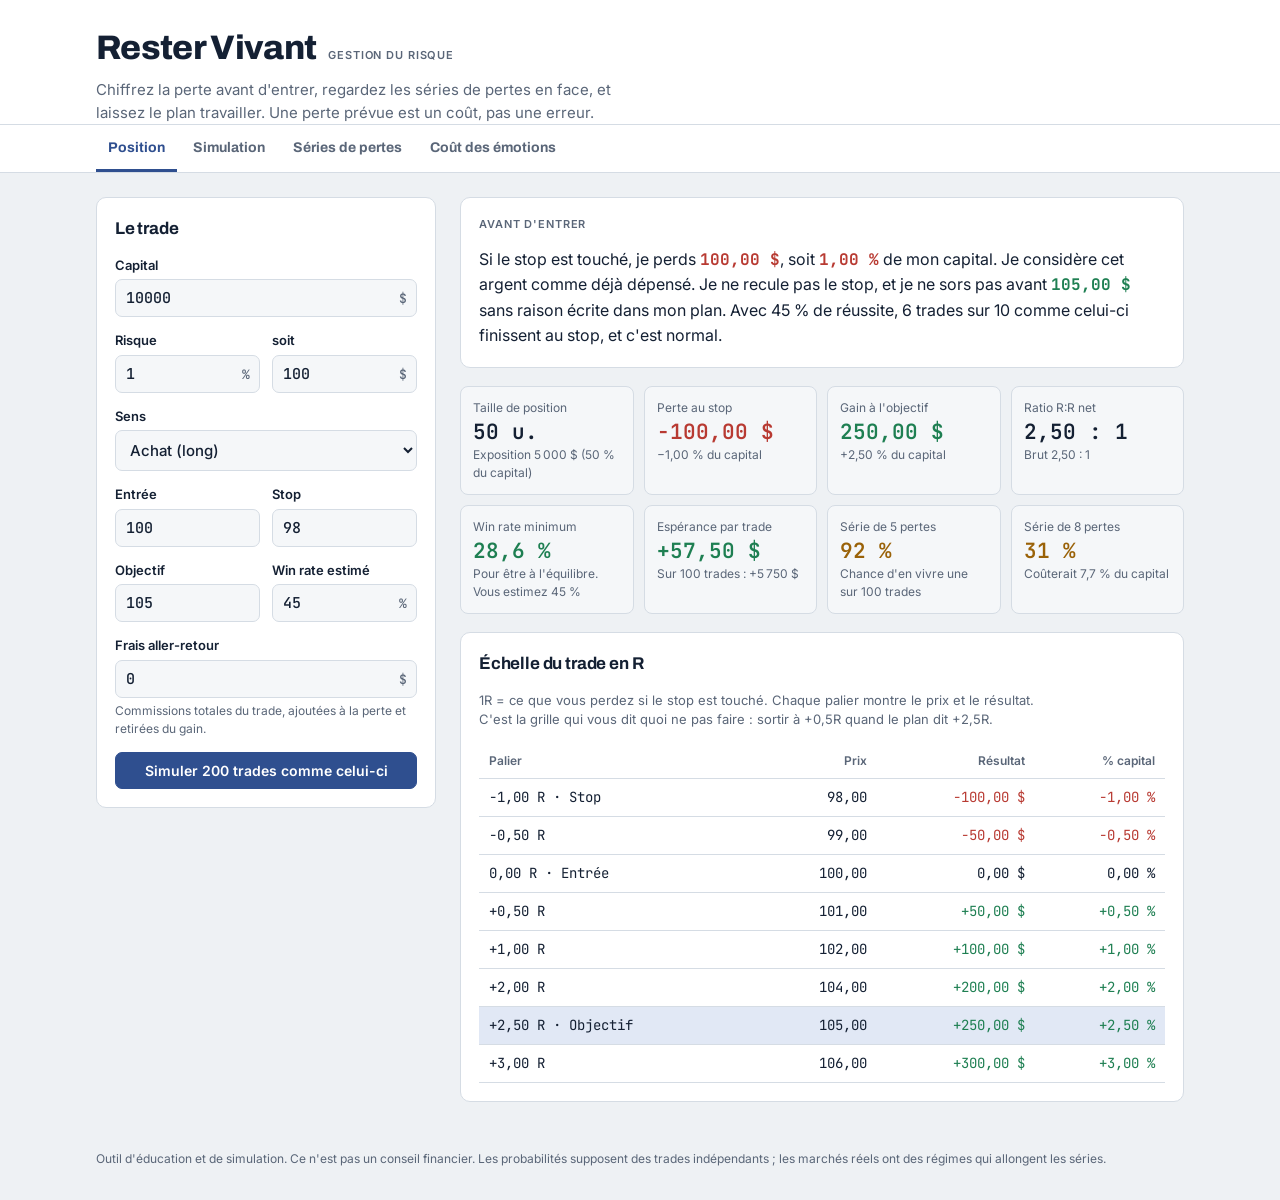
==== risk-app/index.html @ 68eb453e "Add Rester Vivant risk management app Single-file app: position sizing in % and $, R ladder, Monte C" ====
<!doctype html>
<html lang="fr">
<head>
<meta charset="utf-8">
<meta name="viewport" content="width=device-width, initial-scale=1, viewport-fit=cover">
<title>Rester Vivant</title>
<meta name="claude:viewport-fit-sides" content="cover">
<link rel="preconnect" href="https://fonts.googleapis.com">
<link rel="preconnect" href="https://fonts.gstatic.com" crossorigin>
<link rel="stylesheet" href="https://fonts.googleapis.com/css2?family=Archivo:wght@500;700;800&family=Inter:wght@400;500;600&family=JetBrains+Mono:wght@400;600&display=swap">
<style>
/* Layout: a trading-desk ledger — sticky tab bar, inputs on the left, verdict and numbers on the right, stacking on phones. */
:root {
  --bg: #EEF1F4;
  --surface: #FFFFFF;
  --sunk: #F5F7F9;
  --ink: #142033;
  --muted: #5A6678;
  --line: #D5DCE4;
  --accent: #2F4F8F;
  --accent-soft: #E1E8F5;
  --gain: #1E7F52;
  --gain-soft: #DDF1E6;
  --loss: #B83A32;
  --loss-soft: #F8E1DE;
  --warn: #9A6208;
  --warn-soft: #F7EBD3;
  --f-display: "Archivo", "Helvetica Neue", Arial, sans-serif;
  --f-body: "Inter", system-ui, -apple-system, "Segoe UI", sans-serif;
  --f-data: "JetBrains Mono", ui-monospace, "SFMono-Regular", Menlo, monospace;
  color-scheme: light;
}
@media (prefers-color-scheme: dark) {
  :root:not([data-theme="light"]) {
    --bg: #0F151D; --surface: #17202B; --sunk: #121A23; --ink: #E4E9F0; --muted: #93A0B2; --line: #2A3646;
    --accent: #8FAAE6; --accent-soft: #1F2D45; --gain: #4CC48A; --gain-soft: #163428; --loss: #F07A6E; --loss-soft: #3A1E1C;
    --warn: #E0A84A; --warn-soft: #3A2C14; color-scheme: dark;
  }
}
:root[data-theme="dark"] {
  --bg: #0F151D; --surface: #17202B; --sunk: #121A23; --ink: #E4E9F0; --muted: #93A0B2; --line: #2A3646;
  --accent: #8FAAE6; --accent-soft: #1F2D45; --gain: #4CC48A; --gain-soft: #163428; --loss: #F07A6E; --loss-soft: #3A1E1C;
  --warn: #E0A84A; --warn-soft: #3A2C14; color-scheme: dark;
}
* { box-sizing: border-box; }
[hidden] { display: none !important; }
html, body { margin: 0; }
body {
  background: var(--bg); color: var(--ink); font-family: var(--f-body); font-size: 15px; line-height: 1.5;
  -webkit-font-smoothing: antialiased;
}
body::before { content: ""; position: fixed; inset: 0 0 auto; height: env(safe-area-inset-top, 0px); z-index: 10; background: var(--surface); }
.wrap { max-width: 1120px; margin: 0 auto; padding-left: max(16px, env(safe-area-inset-left, 0px)); padding-right: max(16px, env(safe-area-inset-right, 0px)); }
header.top { background: var(--surface); border-bottom: 1px solid var(--line); }
header.top .wrap { padding-block: 22px 0; display: flex; flex-direction: column; gap: 6px; }
.brand { display: flex; align-items: baseline; gap: 12px; flex-wrap: wrap; }
h1 { font-family: var(--f-display); font-weight: 800; font-size: clamp(26px, 4vw, 34px); letter-spacing: -0.02em; margin: 0; }
.tagline { color: var(--muted); margin: 0; max-width: 62ch; }
nav.tabs { position: sticky; top: env(safe-area-inset-top, 0px); z-index: 5; background: var(--surface); border-bottom: 1px solid var(--line); }
nav.tabs .wrap { display: flex; gap: 4px; overflow-x: auto; scrollbar-width: none; }
nav.tabs a {
  font-family: var(--f-display); font-weight: 700; font-size: 14px; color: var(--muted); text-decoration: none;
  padding: 12px 12px 11px; border-bottom: 3px solid transparent; white-space: nowrap;
}
nav.tabs a:hover { color: var(--ink); }
nav.tabs a[aria-current="page"] { color: var(--accent); border-bottom-color: var(--accent); }
nav.tabs a:focus-visible, button:focus-visible, input:focus-visible, select:focus-visible { outline: 2px solid var(--accent); outline-offset: 2px; }
main .wrap { padding-block: 24px 48px; }
section.view { display: grid; grid-template-columns: minmax(0, 340px) minmax(0, 1fr); gap: 24px; align-items: start; }
@media (max-width: 820px) { section.view { grid-template-columns: minmax(0, 1fr); } }
.panel { background: var(--surface); border: 1px solid var(--line); border-radius: 10px; padding: 18px; display: flex; flex-direction: column; gap: 14px; min-width: 0; }
.panel h2 { font-family: var(--f-display); font-size: 17px; margin: 0; letter-spacing: -0.01em; text-wrap: balance; }
.panel h3 { font-family: var(--f-display); font-size: 15px; margin: 0; }
.eyebrow { font-size: 11px; font-weight: 600; letter-spacing: 0.08em; text-transform: uppercase; color: var(--muted); }
.stack { display: flex; flex-direction: column; gap: 18px; min-width: 0; }
.field { display: flex; flex-direction: column; gap: 4px; }
.field label { font-size: 13px; font-weight: 600; }
.hint { font-size: 12px; color: var(--muted); }
.row2 { display: grid; grid-template-columns: 1fr 1fr; gap: 12px; }
input, select {
  font: 500 15px/1.2 var(--f-data); color: var(--ink); background: var(--sunk); border: 1px solid var(--line); border-radius: 7px;
  padding: 9px 10px; width: 100%; min-width: 0; font-variant-numeric: tabular-nums;
}
select { font-family: var(--f-body); }
.unit { position: relative; }
.unit input { padding-right: 34px; }
.unit span { position: absolute; right: 10px; top: 50%; transform: translateY(-50%); color: var(--muted); font: 500 13px var(--f-data); pointer-events: none; }
button {
  font: 600 14px var(--f-body); border-radius: 7px; border: 1px solid var(--line); background: var(--surface); color: var(--ink);
  padding: 9px 12px; cursor: pointer;
}
button:hover { border-color: var(--accent); color: var(--accent); }
button.primary { background: var(--accent); border-color: var(--accent); color: var(--surface); }
button.primary:hover { filter: brightness(1.08); color: var(--surface); }
.chips { display: flex; flex-wrap: wrap; gap: 6px; }
.chips button { padding: 6px 10px; font-size: 13px; }
.chips button[aria-pressed="true"] { background: var(--accent-soft); border-color: var(--accent); color: var(--accent); }
.kpis { display: grid; grid-template-columns: repeat(auto-fit, minmax(150px, 1fr)); gap: 10px; }
.kpi { background: var(--sunk); border: 1px solid var(--line); border-radius: 8px; padding: 12px; display: flex; flex-direction: column; gap: 2px; min-width: 0; }
.kpi .k { font-size: 12px; color: var(--muted); }
.kpi .v { font: 600 21px/1.2 var(--f-data); font-variant-numeric: tabular-nums; overflow-wrap: anywhere; }
.kpi .s { font-size: 12px; color: var(--muted); }
.kpi.loss .v { color: var(--loss); } .kpi.gain .v { color: var(--gain); } .kpi.warn .v { color: var(--warn); }
.verdict { border-radius: 8px; padding: 14px 16px; border: 1px solid var(--line); background: var(--sunk); display: flex; flex-direction: column; gap: 6px; }
.verdict strong { font-family: var(--f-display); font-size: 16px; }
.verdict p { margin: 0; }
.verdict.good { background: var(--gain-soft); border-color: transparent; } .verdict.good strong { color: var(--gain); }
.verdict.bad { background: var(--loss-soft); border-color: transparent; } .verdict.bad strong { color: var(--loss); }
.verdict.mid { background: var(--warn-soft); border-color: transparent; } .verdict.mid strong { color: var(--warn); }
.pill { display: inline-block; font: 600 11px var(--f-body); letter-spacing: 0.04em; text-transform: uppercase; padding: 3px 8px; border-radius: 99px; }
.pill.good { background: var(--gain-soft); color: var(--gain); } .pill.bad { background: var(--loss-soft); color: var(--loss); } .pill.mid { background: var(--warn-soft); color: var(--warn); }
.tablebox { overflow-x: auto; }
table { border-collapse: collapse; width: 100%; font-size: 14px; }
th, td { padding: 8px 10px; text-align: right; border-bottom: 1px solid var(--line); white-space: nowrap; }
th:first-child, td:first-child { text-align: left; }
th { font-size: 12px; font-weight: 600; color: var(--muted); }
td { font-family: var(--f-data); font-variant-numeric: tabular-nums; }
td.g { color: var(--gain); } td.l { color: var(--loss); } td.w { color: var(--warn); }
td.cl { background: var(--loss-soft); color: var(--loss); } td.cw { background: var(--warn-soft); color: var(--warn); } td.cg { background: var(--gain-soft); color: var(--gain); }
tr.hl td { background: var(--accent-soft); }
.chart { width: 100%; height: 300px; display: block; }
.chart.small { height: 200px; }
.legend { display: flex; flex-wrap: wrap; gap: 14px; font-size: 12px; color: var(--muted); }
.legend i { display: inline-block; width: 14px; height: 10px; border-radius: 2px; margin-right: 6px; vertical-align: -1px; }
.oath { font-size: 16px; line-height: 1.6; margin: 0; }
.oath b { font-family: var(--f-data); color: var(--loss); }
.oath b.g { color: var(--gain); }
.note { font-size: 13px; color: var(--muted); margin: 0; max-width: 70ch; }
.bars { display: flex; flex-direction: column; gap: 10px; }
.bar { display: grid; grid-template-columns: 150px 1fr 90px; gap: 10px; align-items: center; font-size: 13px; }
@media (max-width: 480px) { .bar { grid-template-columns: 1fr 70px; } .bar .track { grid-column: 1 / -1; grid-row: 2; } }
.track { height: 14px; background: var(--sunk); border: 1px solid var(--line); border-radius: 4px; position: relative; overflow: hidden; }
.track .fill { position: absolute; top: 0; bottom: 0; border-radius: 3px; }
.bar .val { font-family: var(--f-data); text-align: right; font-variant-numeric: tabular-nums; }
.err { color: var(--loss); font-size: 13px; margin: 0; }
footer { color: var(--muted); font-size: 12px; }
footer .wrap { padding-block: 0 32px; }
@media (prefers-reduced-motion: reduce) { * { transition: none !important; animation: none !important; } }
</style>
</head>
<body>
<header class="top">
  <div class="wrap">
    <div class="brand"><h1>Rester Vivant</h1><span class="eyebrow">Gestion du risque</span></div>
    <p class="tagline">Chiffrez la perte avant d'entrer, regardez les séries de pertes en face, et laissez le plan travailler. Une perte prévue est un coût, pas une erreur.</p>
  </div>
</header>
<nav class="tabs" aria-label="Modules">
  <div class="wrap">
    <a href="#position" data-view="position">Position</a>
    <a href="#simulation" data-view="simulation">Simulation</a>
    <a href="#series" data-view="series">Séries de pertes</a>
    <a href="#emotions" data-view="emotions">Coût des émotions</a>
  </div>
</nav>

<main>
<div class="wrap">

<!-- ============ POSITION ============ -->
<section class="view" id="view-position">
  <form class="panel" id="f-pos" autocomplete="off">
    <h2>Le trade</h2>
    <div class="field">
      <label for="pos-capital">Capital</label>
      <div class="unit"><input id="pos-capital" type="number" step="any" min="0" value="10000"><span>$</span></div>
    </div>
    <div class="row2">
      <div class="field">
        <label for="pos-risk">Risque</label>
        <div class="unit"><input id="pos-risk" type="number" step="0.05" min="0" value="1"><span>%</span></div>
      </div>
      <div class="field">
        <label for="pos-riskusd">soit</label>
        <div class="unit"><input id="pos-riskusd" type="number" step="any" min="0" value="100"><span>$</span></div>
      </div>
    </div>
    <div class="field">
      <label for="pos-dir">Sens</label>
      <select id="pos-dir"><option value="long">Achat (long)</option><option value="short">Vente (short)</option></select>
    </div>
    <div class="row2">
      <div class="field"><label for="pos-entry">Entrée</label><input id="pos-entry" type="number" step="any" value="100"></div>
      <div class="field"><label for="pos-stop">Stop</label><input id="pos-stop" type="number" step="any" value="98"></div>
    </div>
    <div class="row2">
      <div class="field"><label for="pos-target">Objectif</label><input id="pos-target" type="number" step="any" value="105"></div>
      <div class="field"><label for="pos-wr">Win rate estimé</label><div class="unit"><input id="pos-wr" type="number" step="1" min="1" max="99" value="45"><span>%</span></div></div>
    </div>
    <div class="field">
      <label for="pos-fees">Frais aller-retour</label>
      <div class="unit"><input id="pos-fees" type="number" step="any" min="0" value="0"><span>$</span></div>
      <span class="hint">Commissions totales du trade, ajoutées à la perte et retirées du gain.</span>
    </div>
    <p class="err" id="pos-err" hidden></p>
    <button type="button" class="primary" id="pos-send">Simuler 200 trades comme celui-ci</button>
  </form>

  <div class="stack">
    <div class="panel">
      <span class="eyebrow">Avant d'entrer</span>
      <p class="oath" id="pos-oath"></p>
    </div>
    <div class="kpis" id="pos-kpis"></div>
    <div class="panel">
      <h2>Échelle du trade en R</h2>
      <p class="note">1R = ce que vous perdez si le stop est touché. Chaque palier montre le prix et le résultat. C'est la grille qui vous dit quoi ne pas faire : sortir à +0,5R quand le plan dit +2,5R.</p>
      <div class="tablebox"><table id="pos-ladder"></table></div>
    </div>
  </div>
</section>

<!-- ============ SIMULATION ============ -->
<section class="view" id="view-simulation" hidden>
  <form class="panel" id="f-sim" autocomplete="off">
    <h2>Le scénario</h2>
    <div class="field">
      <span class="eyebrow">Profils</span>
      <div class="chips" id="sim-presets">
        <button type="button" data-p="0.5">Prudent 0,5 %</button>
        <button type="button" data-p="1">Standard 1 %</button>
        <button type="button" data-p="2">Agressif 2 %</button>
        <button type="button" data-p="5">Casino 5 %</button>
      </div>
    </div>
    <div class="field"><label for="sim-capital">Capital de départ</label><div class="unit"><input id="sim-capital" type="number" step="any" min="1" value="10000"><span>$</span></div></div>
    <div class="row2">
      <div class="field"><label for="sim-risk">Risque / trade</label><div class="unit"><input id="sim-risk" type="number" step="0.1" min="0.01" value="1"><span>%</span></div></div>
      <div class="field"><label for="sim-rr">RR moyen</label><div class="unit"><input id="sim-rr" type="number" step="0.1" min="0.1" value="2"><span>R</span></div></div>
    </div>
    <div class="row2">
      <div class="field"><label for="sim-wr">Win rate</label><div class="unit"><input id="sim-wr" type="number" step="1" min="1" max="99" value="40"><span>%</span></div></div>
      <div class="field"><label for="sim-trades">Nombre de trades</label><input id="sim-trades" type="number" step="10" min="10" max="1000" value="200"></div>
    </div>
    <div class="row2">
      <div class="field"><label for="sim-ruin">« Mort » à −</label><div class="unit"><input id="sim-ruin" type="number" step="1" min="5" max="95" value="30"><span>%</span></div></div>
      <div class="field"><label for="sim-runs">Simulations</label><select id="sim-runs"><option>500</option><option selected>2000</option><option>5000</option></select></div>
    </div>
    <div class="field">
      <label for="sim-mode">Taille du risque</label>
      <select id="sim-mode">
        <option value="pct">% du capital du moment (se réduit en drawdown)</option>
        <option value="fixed">Montant fixe en $ (calculé sur le départ)</option>
      </select>
    </div>
    <div class="field">
      <label for="sim-wrsd">Incertitude sur le win rate</label>
      <div class="unit"><input id="sim-wrsd" type="number" step="1" min="0" max="20" value="5"><span>pts</span></div>
      <span class="hint">Votre vrai win rate n'est jamais connu. Chaque simulation tire un win rate autour du vôtre (± cet écart-type).</span>
    </div>
    <button type="button" class="primary" id="sim-run">Relancer</button>
  </form>

  <div class="stack">
    <div class="verdict" id="sim-verdict"></div>
    <div class="kpis" id="sim-kpis"></div>
    <div class="panel">
      <h2>Trajectoires possibles du capital</h2>
      <canvas class="chart" id="sim-chart" role="img" aria-label="Éventail des trajectoires du capital"></canvas>
      <div class="legend">
        <span><i style="background:var(--accent);opacity:.18"></i>5 % – 95 % des cas</span>
        <span><i style="background:var(--accent);opacity:.38"></i>25 % – 75 %</span>
        <span><i style="background:var(--accent)"></i>Médiane</span>
        <span><i style="background:var(--muted)"></i>Quelques parcours réels</span>
        <span><i style="background:var(--loss)"></i>Seuil « mort »</span>
      </div>
    </div>
    <div class="panel">
      <h2>Plus longue série de pertes par simulation</h2>
      <p class="note" id="sim-streaknote"></p>
      <canvas class="chart small" id="sim-streak" role="img" aria-label="Distribution de la plus longue série de pertes"></canvas>
    </div>
  </div>
</section>

<!-- ============ SERIES ============ -->
<section class="view" id="view-series" hidden>
  <form class="panel" id="f-ser" autocomplete="off">
    <h2>Les séries arrivent</h2>
    <p class="note">Même une stratégie gagnante enchaîne des pertes. La question n'est pas « si » mais « combien d'affilée » et « est-ce que mon risque me laisse en vie ».</p>
    <div class="row2">
      <div class="field"><label for="ser-wr">Win rate</label><div class="unit"><input id="ser-wr" type="number" step="1" min="1" max="99" value="40"><span>%</span></div></div>
      <div class="field"><label for="ser-trades">Sur combien de trades</label><input id="ser-trades" type="number" step="10" min="5" max="5000" value="100"></div>
    </div>
    <div class="field"><label for="ser-risk">Mon risque / trade</label><div class="unit"><input id="ser-risk" type="number" step="0.1" min="0.01" value="1"><span>%</span></div></div>
  </form>

  <div class="stack">
    <div class="verdict" id="ser-verdict"></div>
    <div class="panel">
      <h2>Probabilité de vivre au moins une série de N pertes</h2>
      <div class="tablebox"><table id="ser-prob"></table></div>
    </div>
    <div class="panel">
      <h2>Ce qu'il reste du capital après N pertes d'affilée</h2>
      <p class="note">Perte cumulée (risque en % du capital du moment), puis le gain nécessaire pour revenir à zéro. Votre ligne est surlignée.</p>
      <div class="tablebox"><table id="ser-dd"></table></div>
    </div>
  </div>
</section>

<!-- ============ EMOTIONS ============ -->
<section class="view" id="view-emotions" hidden>
  <form class="panel" id="f-emo" autocomplete="off">
    <h2>Le plan contre la réalité</h2>
    <div class="row2">
      <div class="field"><label for="emo-wr">Win rate</label><div class="unit"><input id="emo-wr" type="number" step="1" min="1" max="99" value="45"><span>%</span></div></div>
      <div class="field"><label for="emo-rr">RR prévu</label><div class="unit"><input id="emo-rr" type="number" step="0.1" min="0.1" value="2"><span>R</span></div></div>
    </div>
    <span class="eyebrow">Couper les gains trop tôt</span>
    <div class="row2">
      <div class="field"><label for="emo-cut">Gagnants coupés</label><div class="unit"><input id="emo-cut" type="number" step="5" min="0" max="100" value="40"><span>%</span></div></div>
      <div class="field"><label for="emo-cutr">Sortie moyenne</label><div class="unit"><input id="emo-cutr" type="number" step="0.1" min="0" value="0.7"><span>R</span></div></div>
    </div>
    <span class="eyebrow">Refuser la perte</span>
    <div class="row2">
      <div class="field"><label for="emo-move">Stops élargis</label><div class="unit"><input id="emo-move" type="number" step="5" min="0" max="100" value="20"><span>%</span></div></div>
      <div class="field"><label for="emo-mover">Perte moyenne</label><div class="unit"><input id="emo-mover" type="number" step="0.1" min="1" value="1.8"><span>R</span></div></div>
    </div>
    <div class="row2">
      <div class="field"><label for="emo-trades">Trades</label><input id="emo-trades" type="number" step="10" min="1" value="100"></div>
      <div class="field"><label for="emo-r">1R vaut</label><div class="unit"><input id="emo-r" type="number" step="any" min="0" value="100"><span>$</span></div></div>
    </div>
    <span class="hint">Remplissez avec votre journal : sur vos derniers gagnants, combien avez-vous fermés avant l'objectif ? Sur vos perdants, combien de fois avez-vous reculé le stop ?</span>
  </form>

  <div class="stack">
    <div class="verdict" id="emo-verdict"></div>
    <div class="kpis" id="emo-kpis"></div>
    <div class="panel">
      <h2>Où part l'argent, sur <span id="emo-n">100</span> trades</h2>
      <div class="bars" id="emo-bars"></div>
    </div>
  </div>
</section>

</div>
</main>
<footer><div class="wrap">Outil d'éducation et de simulation. Ce n'est pas un conseil financier. Les probabilités supposent des trades indépendants ; les marchés réels ont des régimes qui allongent les séries.</div></footer>

<script>
(function () {
  "use strict";
  var $ = function (id) { return document.getElementById(id); };
  var fmtCache = {};
  function nf(d) { return fmtCache[d] || (fmtCache[d] = new Intl.NumberFormat("fr-FR", { minimumFractionDigits: d, maximumFractionDigits: d })); }
  function money(x, d) { if (!isFinite(x)) return "—"; d = d == null ? 2 : d; return (x < 0 ? "−" : "") + nf(d).format(Math.abs(x)) + " $"; }
  function smoney(x, d) { return (x > 0 ? "+" : "") + money(x, d); }
  function pct(x, d) { if (!isFinite(x)) return "—"; d = d == null ? 1 : d; return (x < 0 ? "−" : "") + nf(d).format(Math.abs(x)) + " %"; }
  function spct(x, d) { return (x > 0 ? "+" : "") + pct(x, d); }
  function rr(x, d) { if (!isFinite(x)) return "—"; d = d == null ? 2 : d; return (x < 0 ? "−" : (x > 0 ? "+" : "")) + nf(d).format(Math.abs(x)) + " R"; }
  function num(id) { var v = parseFloat(String($(id).value).replace(",", ".")); return isFinite(v) ? v : NaN; }
  function clamp(x, a, b) { return Math.max(a, Math.min(b, x)); }
  function kpi(label, value, sub, cls) {
    return '<div class="kpi ' + (cls || "") + '"><span class="k">' + label + '</span><span class="v">' + value + '</span>' + (sub ? '<span class="s">' + sub + "</span>" : "") + "</div>";
  }
  function css(name) { return getComputedStyle(document.documentElement).getPropertyValue(name).trim(); }

  // ---------- storage (best effort) ----------
  var KEY = "rester-vivant-v1";
  function save() {
    try {
      var data = {};
      document.querySelectorAll("form input, form select").forEach(function (el) { data[el.id] = el.value; });
      localStorage.setItem(KEY, JSON.stringify(data));
    } catch (e) {}
  }
  function load() {
    try {
      var data = JSON.parse(localStorage.getItem(KEY) || "{}");
      Object.keys(data).forEach(function (id) { var el = $(id); if (el) el.value = data[id]; });
    } catch (e) {}
  }

  // ---------- probability: at least one run of >= k losses in n trades ----------
  function probRun(n, q, k) {
    if (k <= 0) return 1;
    if (k > n) return 0;
    var a = new Float64Array(k); a[0] = 1; var hit = 0;
    for (var t = 0; t < n; t++) {
      var b = new Float64Array(k), p = 1 - q;
      for (var j = 0; j < k; j++) {
        if (!a[j]) continue;
        b[0] += a[j] * p;
        if (j + 1 >= k) hit += a[j] * q; else b[j + 1] += a[j] * q;
      }
      a = b;
    }
    return hit;
  }
  function expectedLongest(n, q) {
    // E[max run] = sum_k P(run >= k)
    var s = 0;
    for (var k = 1; k <= n; k++) { var p = probRun(n, q, k); s += p; if (p < 1e-6) break; }
    return s;
  }

  // =================== POSITION ===================
  var syncing = false;
  $("pos-risk").addEventListener("input", function () {
    if (syncing) return; syncing = true;
    var c = num("pos-capital"), r = num("pos-risk");
    if (isFinite(c) && isFinite(r)) $("pos-riskusd").value = +(c * r / 100).toFixed(2);
    syncing = false;
  });
  $("pos-riskusd").addEventListener("input", function () {
    if (syncing) return; syncing = true;
    var c = num("pos-capital"), u = num("pos-riskusd");
    if (isFinite(c) && c > 0 && isFinite(u)) $("pos-risk").value = +(u / c * 100).toFixed(3);
    syncing = false;
  });
  $("pos-capital").addEventListener("input", function () {
    var c = num("pos-capital"), r = num("pos-risk");
    if (isFinite(c) && isFinite(r)) $("pos-riskusd").value = +(c * r / 100).toFixed(2);
  });

  var lastPos = null;
  function renderPosition() {
    var cap = num("pos-capital"), riskPct = num("pos-risk"), entry = num("pos-entry"), stop = num("pos-stop"),
        target = num("pos-target"), wr = num("pos-wr") / 100, fees = num("pos-fees") || 0, dir = $("pos-dir").value;
    var err = $("pos-err"), msg = "";
    var sgn = dir === "long" ? 1 : -1;
    if (!(cap > 0) || !(riskPct > 0)) msg = "Entrez un capital et un risque supérieurs à zéro.";
    else if (!(entry > 0) || !(stop > 0) || !(target > 0)) msg = "Entrez un prix d'entrée, un stop et un objectif.";
    else if (dir === "long" && !(stop < entry && target > entry)) msg = "En achat, le stop doit être sous l'entrée et l'objectif au-dessus.";
    else if (dir === "short" && !(stop > entry && target < entry)) msg = "En vente, le stop doit être au-dessus de l'entrée et l'objectif en dessous.";
    else if (!(wr > 0 && wr < 1)) msg = "Le win rate doit être entre 1 et 99 %.";
    err.hidden = !msg; err.textContent = msg;
    if (msg) { $("pos-kpis").innerHTML = ""; $("pos-ladder").innerHTML = ""; $("pos-oath").textContent = "Complétez le trade pour voir ce que vous acceptez de perdre."; lastPos = null; return; }

    var budget = cap * riskPct / 100;
    var dist = Math.abs(entry - stop), reach = Math.abs(target - entry);
    var budgetForPrice = Math.max(0, budget - fees);
    var qty = Math.floor(budgetForPrice / dist);
    var lossAtStop = qty * dist + fees;
    var gainAtTarget = qty * reach - fees;
    var R = reach / dist;
    var netR = lossAtStop > 0 ? gainAtTarget / lossAtStop : NaN;
    var be = isFinite(netR) && netR > 0 ? 1 / (1 + netR) : NaN;
    var exposure = qty * entry;
    var ev = wr * gainAtTarget - (1 - wr) * lossAtStop;
    var p5 = probRun(100, 1 - wr, 5), p8 = probRun(100, 1 - wr, 8);

    if (qty < 1) {
      err.hidden = false;
      err.textContent = "Avec " + money(budget) + " de risque, même 1 unité dépasse votre limite (stop à " + money(dist) + " par unité" + (fees ? " + frais" : "") + "). Rapprochez le stop ou ne prenez pas ce trade.";
      $("pos-kpis").innerHTML = ""; $("pos-ladder").innerHTML = ""; lastPos = null;
      $("pos-oath").textContent = "Ce trade ne rentre pas dans votre risque. Le refuser fait partie du plan.";
      return;
    }

    lastPos = { cap: cap, riskPct: riskPct, rr: netR, wr: wr };
    $("pos-oath").innerHTML = "Si le stop est touché, je perds <b>" + money(lossAtStop) + "</b>, soit <b>" + pct(lossAtStop / cap * 100, 2) +
      "</b> de mon capital. Je considère cet argent comme déjà dépensé. Je ne recule pas le stop, et je ne sors pas avant <b class=\"g\">" +
      money(target, target < 10 ? 4 : 2) + "</b> sans raison écrite dans mon plan. Avec " + pct(wr * 100, 0) + " de réussite, " +
      nf(0).format(Math.round((1 - wr) * 10)) + " trades sur 10 comme celui-ci finissent au stop, et c'est normal.";

    var beCls = wr > be + 0.05 ? "gain" : (wr >= be ? "warn" : "loss");
    $("pos-kpis").innerHTML =
      kpi("Taille de position", nf(0).format(qty) + " u.", "Exposition " + money(exposure, 0) + " (" + pct(exposure / cap * 100, 0) + " du capital)") +
      kpi("Perte au stop", money(-lossAtStop), pct(-lossAtStop / cap * 100, 2) + " du capital", "loss") +
      kpi("Gain à l'objectif", money(gainAtTarget), spct(gainAtTarget / cap * 100, 2) + " du capital", "gain") +
      kpi("Ratio R:R net", nf(2).format(netR) + " : 1", "Brut " + nf(2).format(R) + " : 1") +
      kpi("Win rate minimum", pct(be * 100, 1), "Pour être à l'équilibre. Vous estimez " + pct(wr * 100, 0), beCls) +
      kpi("Espérance par trade", smoney(ev), "Sur 100 trades : " + smoney(ev * 100, 0), ev > 0 ? "gain" : "loss") +
      kpi("Série de 5 pertes", pct(p5 * 100, 0), "Chance d'en vivre une sur 100 trades", p5 > 0.5 ? "warn" : "") +
      kpi("Série de 8 pertes", pct(p8 * 100, 0), "Coûterait " + pct((1 - Math.pow(1 - riskPct / 100, 8)) * 100, 1) + " du capital", p8 > 0.25 ? "warn" : "");

    var steps = [-1, -0.5, 0, 0.5, 1, 2, 3];
    if (steps.indexOf(Math.round(R * 100) / 100) < 0) steps.push(R);
    steps.sort(function (a, b) { return a - b; });
    var dec = entry < 10 ? 4 : 2;
    var rows = steps.map(function (s) {
      var price = entry + sgn * s * dist;
      var pl = qty * s * dist - fees;
      var label = s === -1 ? "Stop" : (Math.abs(s - R) < 1e-9 ? "Objectif" : (s === 0 ? "Entrée" : ""));
      var cls = pl > 0 ? "g" : (pl < 0 ? "l" : "");
      return '<tr' + (label === "Objectif" ? ' class="hl"' : "") + "><td>" + rr(s, 2) + (label ? " · " + label : "") + "</td><td>" + nf(dec).format(price) +
        '</td><td class="' + cls + '">' + smoney(pl) + '</td><td class="' + cls + '">' + spct(pl / cap * 100, 2) + "</td></tr>";
    }).join("");
    $("pos-ladder").innerHTML = "<thead><tr><th>Palier</th><th>Prix</th><th>Résultat</th><th>% capital</th></tr></thead><tbody>" + rows + "</tbody>";
  }

  $("pos-send").addEventListener("click", function () {
    if (!lastPos) return;
    $("sim-capital").value = lastPos.cap;
    $("sim-risk").value = +lastPos.riskPct.toFixed(3);
    $("sim-rr").value = +lastPos.rr.toFixed(2);
    $("sim-wr").value = Math.round(lastPos.wr * 100);
    $("sim-trades").value = 200;
    save();
    location.hash = "simulation";
    runSim();
  });

  // =================== SIMULATION ===================
  var simData = null;
  function randn() { var u = 0, v = 0; while (!u) u = Math.random(); while (!v) v = Math.random(); return Math.sqrt(-2 * Math.log(u)) * Math.cos(2 * Math.PI * v); }
  function quantile(sorted, p) { if (!sorted.length) return NaN; var i = (sorted.length - 1) * p, lo = Math.floor(i), hi = Math.ceil(i); return sorted[lo] + (sorted[hi] - sorted[lo]) * (i - lo); }

  function runSim() {
    var cap = num("sim-capital"), risk = num("sim-risk") / 100, R = num("sim-rr"), wr = num("sim-wr") / 100,
        n = Math.round(clamp(num("sim-trades") || 200, 10, 1000)), runs = parseInt($("sim-runs").value, 10),
        ruin = clamp(num("sim-ruin") || 30, 5, 95) / 100, mode = $("sim-mode").value, wrsd = clamp(num("sim-wrsd") || 0, 0, 20) / 100;
    if (!(cap > 0 && risk > 0 && R > 0 && wr > 0 && wr < 1)) {
      $("sim-verdict").className = "verdict bad";
      $("sim-verdict").innerHTML = "<strong>Paramètres incomplets</strong><p>Entrez un capital, un risque, un RR et un win rate entre 1 et 99 %.</p>";
      return;
    }
    document.querySelectorAll("#sim-presets button").forEach(function (b) { b.setAttribute("aria-pressed", String(Math.abs(parseFloat(b.dataset.p) - risk * 100) < 1e-9)); });

    var paths = new Float32Array(runs * (n + 1));
    var finals = new Float64Array(runs), mdds = new Float64Array(runs), streaks = new Int32Array(runs);
    var dead = 0, below = 0, fixedRisk = cap * risk;
    for (var s = 0; s < runs; s++) {
      var p = clamp(wr + wrsd * randn(), 0.01, 0.99);
      var eq = cap, peak = cap, mdd = 0, run = 0, best = 0, died = false, off = s * (n + 1);
      paths[off] = eq;
      for (var t = 1; t <= n; t++) {
        if (eq > 0) {
          var amt = mode === "pct" ? eq * risk : fixedRisk;
          if (Math.random() < p) { eq += amt * R; run = 0; }
          else { eq -= amt; run++; if (run > best) best = run; }
          if (eq < 0) eq = 0;
        }
        if (eq > peak) peak = eq;
        var dd = peak > 0 ? (peak - eq) / peak : 1;
        if (dd > mdd) mdd = dd;
        if (!died && eq <= cap * (1 - ruin)) died = true;
        paths[off + t] = eq;
      }
      finals[s] = eq; mdds[s] = mdd; streaks[s] = best;
      if (died) dead++;
      if (eq < cap) below++;
    }
    var sf = Array.from(finals).sort(function (a, b) { return a - b; });
    var sd = Array.from(mdds).sort(function (a, b) { return a - b; });
    var ss = Array.from(streaks).sort(function (a, b) { return a - b; });

    var bands = { p5: [], p25: [], p50: [], p75: [], p95: [] }, col = new Float64Array(runs);
    var stride = Math.max(1, Math.floor(n / 200));
    var xs = [];
    for (var t2 = 0; t2 <= n; t2 += stride) {
      for (var s2 = 0; s2 < runs; s2++) col[s2] = paths[s2 * (n + 1) + t2];
      col.sort();
      xs.push(t2);
      bands.p5.push(quantile(col, 0.05)); bands.p25.push(quantile(col, 0.25)); bands.p50.push(quantile(col, 0.5));
      bands.p75.push(quantile(col, 0.75)); bands.p95.push(quantile(col, 0.95));
    }
    var samples = [];
    for (var k = 0; k < 6; k++) {
      var idx = Math.floor((k + 0.5) / 6 * runs), arr = [];
      for (var t3 = 0; t3 <= n; t3 += stride) arr.push(paths[idx * (n + 1) + t3]);
      samples.push(arr);
    }
    simData = { cap: cap, n: n, xs: xs, bands: bands, samples: samples, ruinLine: cap * (1 - ruin), streaks: streaks, runs: runs };

    var E = wr * R - (1 - wr);
    var be = 1 / (1 + R);
    var pDead = dead / runs, pBelow = below / runs;
    var med = quantile(sf, 0.5), p5 = quantile(sf, 0.05), p95 = quantile(sf, 0.95);
    var ddMed = quantile(sd, 0.5), dd95 = quantile(sd, 0.95);
    var stMed = quantile(ss, 0.5), st95 = quantile(ss, 0.95);

    $("sim-kpis").innerHTML =
      kpi("Espérance", rr(E, 2) + " / trade", "Équilibre à " + pct(be * 100, 1) + " de réussite", E > 0 ? "gain" : "loss") +
      kpi("Capital final médian", money(med, 0), spct((med / cap - 1) * 100, 0), med >= cap ? "gain" : "loss") +
      kpi("Pire 5 %", money(p5, 0), "Meilleur 5 % : " + money(p95, 0), p5 < cap ? "loss" : "gain") +
      kpi("Drawdown max typique", pct(-ddMed * 100, 1), "1 cas sur 20 : " + pct(-dd95 * 100, 1), ddMed > 0.2 ? "loss" : (ddMed > 0.1 ? "warn" : "")) +
      kpi("Chance de « mourir »", pct(pDead * 100, 1), "Toucher −" + pct(ruin * 100, 0) + " à un moment", pDead > 0.1 ? "loss" : (pDead > 0.02 ? "warn" : "gain")) +
      kpi("Fini en perte", pct(pBelow * 100, 0), "Après " + n + " trades", pBelow > 0.3 ? "warn" : "");

    var v = $("sim-verdict"), cls, title, body;
    if (E <= 0) {
      cls = "bad"; title = "Cette stratégie perd de l'argent, quel que soit le risque";
      body = "Avec " + pct(wr * 100, 0) + " de réussite il faut un RR d'au moins " + nf(2).format((1 - wr) / wr) + " pour être à l'équilibre. Réduire le risque ne fait que ralentir la perte.";
    } else if (pDead > 0.1 || dd95 > 0.5) {
      cls = "bad"; title = "Stratégie gagnante, risque trop gros";
      body = "L'avantage existe (" + rr(E, 2) + " par trade) mais " + pct(pDead * 100, 0) + " des parcours touchent −" + pct(ruin * 100, 0) +
        ". Baisser le risque par trade garde le même avantage et vous laisse en vie pour l'encaisser.";
    } else if (pDead > 0.02 || ddMed > 0.2) {
      cls = "mid"; title = "Viable, mais les drawdowns vont faire mal";
      body = "Attendez-vous à un drawdown d'environ " + pct(ddMed * 100, 0) + " et à " + nf(0).format(stMed) + " pertes d'affilée. Si vous savez que vous craquerez avant, baissez le risque maintenant.";
    } else {
      cls = "good"; title = "Vous restez vivant";
      body = "Moins de " + pct(Math.max(pDead * 100, 0.1), 1) + " de risque de toucher −" + pct(ruin * 100, 0) + ". Vous traverserez quand même des séries de " +
        nf(0).format(stMed) + " pertes et un drawdown d'environ " + pct(ddMed * 100, 0) + " : ils font partie du chemin, pas un signal d'arrêt.";
    }
    v.className = "verdict " + cls;
    v.innerHTML = "<strong>" + title + "</strong><p>" + body + "</p>";
    $("sim-streaknote").textContent = "Dans la moitié des simulations, la pire série atteint " + nf(0).format(stMed) + " pertes d'affilée ; dans 1 cas sur 20, " +
      nf(0).format(st95) + " ou plus. Si votre stratégie est saine, ces séries ne veulent pas dire qu'elle est cassée.";
    drawSim(); drawStreak();
  }

  function setupCanvas(cv) {
    var dpr = window.devicePixelRatio || 1, w = cv.clientWidth, h = cv.clientHeight;
    cv.width = Math.round(w * dpr); cv.height = Math.round(h * dpr);
    var ctx = cv.getContext("2d"); ctx.setTransform(dpr, 0, 0, dpr, 0, 0); ctx.clearRect(0, 0, w, h);
    return { ctx: ctx, w: w, h: h };
  }
  function niceTicks(lo, hi, count) {
    var span = hi - lo || 1, step = Math.pow(10, Math.floor(Math.log10(span / count))), err = span / count / step;
    if (err >= 7.5) step *= 10; else if (err >= 3.5) step *= 5; else if (err >= 1.5) step *= 2;
    var out = []; for (var v = Math.ceil(lo / step) * step; v <= hi + 1e-9; v += step) out.push(v); return out;
  }
  function shortMoney(v) { var a = Math.abs(v); if (a >= 1e6) return nf(1).format(v / 1e6) + " M$"; if (a >= 1e4) return nf(0).format(v / 1e3) + " k$"; return nf(0).format(v) + " $"; }

  function drawSim() {
    if (!simData) return;
    var cv = $("sim-chart"); if (!cv.clientWidth) return;
    var c = setupCanvas(cv), ctx = c.ctx, d = simData;
    var pad = { l: 58, r: 12, t: 12, b: 28 }, W = c.w - pad.l - pad.r, H = c.h - pad.t - pad.b;
    var lo = Math.min(d.ruinLine, Math.min.apply(null, d.bands.p5)), hi = Math.max.apply(null, d.bands.p95);
    lo = Math.max(0, lo - (hi - lo) * 0.04); hi = hi + (hi - lo) * 0.04;
    var X = function (t) { return pad.l + t / d.n * W; }, Y = function (v) { return pad.t + (1 - (v - lo) / (hi - lo)) * H; };
    var ink = css("--muted"), line = css("--line"), acc = css("--accent"), loss = css("--loss");
    ctx.font = "11px " + css("--f-data"); ctx.fillStyle = ink; ctx.strokeStyle = line; ctx.lineWidth = 1;
    niceTicks(lo, hi, 5).forEach(function (v) {
      var y = Math.round(Y(v)) + 0.5; ctx.beginPath(); ctx.moveTo(pad.l, y); ctx.lineTo(pad.l + W, y); ctx.stroke();
      ctx.textAlign = "right"; ctx.textBaseline = "middle"; ctx.fillText(shortMoney(v), pad.l - 6, y);
    });
    ctx.textAlign = "center"; ctx.textBaseline = "top";
    niceTicks(0, d.n, 6).forEach(function (t) { ctx.fillText(nf(0).format(t), X(t), pad.t + H + 8); });
    function band(a, b, alpha) {
      ctx.beginPath(); d.xs.forEach(function (t, i) { var x = X(t), y = Y(a[i]); i ? ctx.lineTo(x, y) : ctx.moveTo(x, y); });
      for (var i = d.xs.length - 1; i >= 0; i--) ctx.lineTo(X(d.xs[i]), Y(b[i]));
      ctx.closePath(); ctx.globalAlpha = alpha; ctx.fillStyle = acc; ctx.fill(); ctx.globalAlpha = 1;
    }
    band(d.bands.p5, d.bands.p95, 0.16); band(d.bands.p25, d.bands.p75, 0.3);
    function path(arr, color, width, alpha) {
      ctx.beginPath(); d.xs.forEach(function (t, i) { var x = X(t), y = Y(arr[i]); i ? ctx.lineTo(x, y) : ctx.moveTo(x, y); });
      ctx.strokeStyle = color; ctx.lineWidth = width; ctx.globalAlpha = alpha; ctx.stroke(); ctx.globalAlpha = 1;
    }
    d.samples.forEach(function (s) { path(s, ink, 1, 0.45); });
    path(d.bands.p50, acc, 2.5, 1);
    ctx.setLineDash([5, 4]); ctx.strokeStyle = loss; ctx.lineWidth = 1.5;
    var ry = Y(d.ruinLine); ctx.beginPath(); ctx.moveTo(pad.l, ry); ctx.lineTo(pad.l + W, ry); ctx.stroke(); ctx.setLineDash([]);
    ctx.fillStyle = loss; ctx.textAlign = "left"; ctx.textBaseline = "bottom"; ctx.fillText("seuil « mort »", pad.l + 4, ry - 3);
    ctx.strokeStyle = ink; ctx.globalAlpha = 0.6; var sy = Math.round(Y(d.cap)) + 0.5; ctx.beginPath(); ctx.moveTo(pad.l, sy); ctx.lineTo(pad.l + W, sy); ctx.stroke(); ctx.globalAlpha = 1;
    var lx = X(d.n), ly = Y(d.bands.p50[d.bands.p50.length - 1]);
    ctx.fillStyle = acc; ctx.beginPath(); ctx.arc(lx, ly, 4, 0, Math.PI * 2); ctx.fill();
  }

  function drawStreak() {
    if (!simData) return;
    var cv = $("sim-streak"); if (!cv.clientWidth) return;
    var c = setupCanvas(cv), ctx = c.ctx, st = simData.streaks, maxK = 0;
    for (var i = 0; i < st.length; i++) if (st[i] > maxK) maxK = st[i];
    maxK = Math.max(maxK, 5);
    var counts = new Array(maxK + 1).fill(0); for (i = 0; i < st.length; i++) counts[st[i]]++;
    var top = Math.max.apply(null, counts);
    var pad = { l: 40, r: 8, t: 10, b: 26 }, W = c.w - pad.l - pad.r, H = c.h - pad.t - pad.b, bw = W / (maxK + 1);
    var ink = css("--muted"), line = css("--line"), loss = css("--loss");
    ctx.font = "11px " + css("--f-data"); ctx.fillStyle = ink; ctx.strokeStyle = line;
    niceTicks(0, top / st.length * 100, 4).forEach(function (v) {
      var y = Math.round(pad.t + H - v / 100 * st.length / top * H) + 0.5;
      ctx.beginPath(); ctx.moveTo(pad.l, y); ctx.lineTo(pad.l + W, y); ctx.stroke();
      ctx.textAlign = "right"; ctx.textBaseline = "middle"; ctx.fillText(nf(0).format(v) + "%", pad.l - 6, y);
    });
    var every = Math.ceil((maxK + 1) / 16);
    for (var k = 0; k <= maxK; k++) {
      var h = counts[k] / top * H, x = pad.l + k * bw;
      ctx.fillStyle = loss; ctx.globalAlpha = 0.25 + 0.75 * (k / maxK); ctx.fillRect(x + 1, pad.t + H - h, Math.max(1, bw - 2), h); ctx.globalAlpha = 1;
      if (k % every === 0) { ctx.fillStyle = ink; ctx.textAlign = "center"; ctx.textBaseline = "top"; ctx.fillText(String(k), x + bw / 2, pad.t + H + 8); }
    }
  }

  $("sim-run").addEventListener("click", runSim);
  document.querySelectorAll("#sim-presets button").forEach(function (b) {
    b.addEventListener("click", function () { $("sim-risk").value = b.dataset.p; save(); runSim(); });
  });
  var simTimer = null;
  $("f-sim").addEventListener("input", function () { clearTimeout(simTimer); simTimer = setTimeout(runSim, 250); });
  $("f-sim").addEventListener("change", function () { clearTimeout(simTimer); simTimer = setTimeout(runSim, 50); });

  // =================== SERIES ===================
  function renderSeries() {
    var wr = num("ser-wr") / 100, n = Math.round(clamp(num("ser-trades") || 100, 5, 5000)), risk = num("ser-risk");
    if (!(wr > 0 && wr < 1)) return;
    var q = 1 - wr;
    var ks = [3, 4, 5, 6, 7, 8, 10, 12, 15];
    var rows = ks.map(function (k) {
      var p = probRun(n, q, k);
      var cls = p > 0.75 ? "cl" : (p > 0.3 ? "cw" : "");
      var cost = risk > 0 ? (1 - Math.pow(1 - risk / 100, k)) * 100 : NaN;
      return "<tr><td>" + k + ' pertes d\'affilée</td><td class="' + cls + '">' + pct(p * 100, p < 0.01 ? 2 : 0) + "</td><td>" +
        (p > 0 ? "1 chance sur " + nf(0).format(Math.max(1, Math.round(1 / p))) : "—") + '</td><td class="l">' + pct(-cost, 1) + "</td></tr>";
    }).join("");
    $("ser-prob").innerHTML = "<thead><tr><th>Série</th><th>Probabilité</th><th>Fréquence</th><th>Coût à " + pct(risk, risk < 1 ? 2 : 1) + "</th></tr></thead><tbody>" + rows + "</tbody>";

    var risks = [0.25, 0.5, 1, 2, 3, 5, 10];
    if (risk > 0 && risks.indexOf(risk) < 0) { risks.push(risk); risks.sort(function (a, b) { return a - b; }); }
    var lens = [3, 5, 8, 10, 15];
    var head = "<thead><tr><th>Risque / trade</th>" + lens.map(function (l) { return "<th>" + l + " pertes</th>"; }).join("") + "</tr></thead>";
    var body = risks.map(function (r) {
      return "<tr" + (r === risk ? ' class="hl"' : "") + "><td>" + pct(r, r < 1 ? 2 : 0) + "</td>" + lens.map(function (l) {
        var dd = 1 - Math.pow(1 - r / 100, l), back = dd < 1 ? (1 / (1 - dd) - 1) * 100 : Infinity;
        var cls = dd >= 0.3 ? "cl" : (dd >= 0.15 ? "cw" : "cg");
        return '<td class="' + cls + '">' + pct(-dd * 100, 1) + "<br><small>+" + nf(0).format(back) + " % pour revenir</small></td>";
      }).join("") + "</tr>";
    }).join("");
    $("ser-dd").innerHTML = head + "<tbody>" + body + "</tbody>";

    var longest = expectedLongest(n, q);
    var worstK = Math.ceil(longest);
    var hit = risk > 0 ? (1 - Math.pow(1 - risk / 100, worstK)) * 100 : NaN;
    var v = $("ser-verdict"), cls = hit > 25 ? "bad" : (hit > 12 ? "mid" : "good");
    v.className = "verdict " + cls;
    v.innerHTML = "<strong>Sur " + nf(0).format(n) + " trades, attendez-vous à environ " + nf(0).format(worstK) + " pertes d'affilée</strong><p>" +
      "C'est la pire série typique avec " + pct(wr * 100, 0) + " de réussite. À " + pct(risk, risk < 1 ? 2 : 1) + " par trade, elle coûte " + pct(hit, 1) +
      " du capital. " + (cls === "good" ? "Encaissable : quand elle arrive, ne changez rien." : (cls === "mid" ? "Ça se traverse, mais c'est le moment où l'on est tenté de doubler la mise ou de tout arrêter. Écrivez dès maintenant ce que vous ferez." : "Trop lourd. Une série normale vous met dans un trou difficile à remonter. Baissez le risque par trade.")) + "</p>";
  }
  $("f-ser").addEventListener("input", function () { renderSeries(); save(); });

  // =================== EMOTIONS ===================
  function renderEmotions() {
    var wr = num("emo-wr") / 100, R = num("emo-rr"), c = clamp(num("emo-cut") || 0, 0, 100) / 100, cr = num("emo-cutr") || 0,
        m = clamp(num("emo-move") || 0, 0, 100) / 100, mr = Math.max(1, num("emo-mover") || 1), n = Math.max(1, Math.round(num("emo-trades") || 100)), oneR = num("emo-r") || 0;
    if (!(wr > 0 && wr < 1 && R > 0)) return;
    var planned = wr * R - (1 - wr);
    var lostCut = wr * c * (R - cr);
    var lostMove = (1 - wr) * m * (mr - 1);
    var actual = planned - lostCut - lostMove;
    var avgWin = (1 - c) * R + c * cr, avgLoss = (1 - m) + m * mr;
    var beActual = avgLoss / (avgWin + avgLoss);
    $("emo-n").textContent = nf(0).format(n);

    $("emo-kpis").innerHTML =
      kpi("Plan", rr(planned * n, 1), money(planned * n * oneR, 0) + " sur " + n + " trades", planned > 0 ? "gain" : "loss") +
      kpi("Réalité", rr(actual * n, 1), money(actual * n * oneR, 0), actual > 0 ? "gain" : "loss") +
      kpi("Coût des émotions", rr(-(lostCut + lostMove) * n, 1), money(-(lostCut + lostMove) * n * oneR, 0), "loss") +
      kpi("RR réellement obtenu", nf(2).format(avgWin / avgLoss) + " : 1", "Gain moyen " + nf(2).format(avgWin) + "R, perte " + nf(2).format(avgLoss) + "R") +
      kpi("Win rate pour survivre", pct(beActual * 100, 1), "Contre " + pct(100 / (1 + R), 1) + " avec le plan", beActual > wr ? "loss" : "warn");

    var maxAbs = Math.max(Math.abs(planned), Math.abs(actual), lostCut, lostMove) * n || 1;
    function bar(label, val, color) {
      var w = Math.abs(val) / maxAbs * 50, left = val >= 0 ? 50 : 50 - w;
      return '<div class="bar"><span>' + label + '</span><div class="track"><div class="fill" style="left:' + left + "%;width:" + w + "%;background:var(" + color + ')"></div>' +
        '<div class="fill" style="left:50%;width:1px;background:var(--muted)"></div></div><span class="val">' + rr(val, 1) + "</span></div>";
    }
    $("emo-bars").innerHTML =
      bar("Résultat du plan", planned * n, "--gain") +
      bar("Gains coupés tôt", -lostCut * n, "--warn") +
      bar("Stops élargis", -lostMove * n, "--loss") +
      bar("Résultat réel", actual * n, actual >= 0 ? "--accent" : "--loss");

    var v = $("emo-verdict"), share = planned > 0 ? (lostCut + lostMove) / planned : 1;
    var biggest = lostCut >= lostMove ? "couper les gagnants trop tôt" : "refuser la perte et reculer le stop";
    if (actual <= 0 && planned > 0) {
      v.className = "verdict bad";
      v.innerHTML = "<strong>Votre stratégie gagne. C'est l'exécution qui perd.</strong><p>Le plan rapporte " + rr(planned * n, 1) + " sur " + n + " trades, mais en " + biggest +
        " vous finissez à " + rr(actual * n, 1) + ". Le problème n'est pas l'analyse : c'est d'accepter la perte prévue et de laisser courir le gain prévu.</p>";
    } else if (planned <= 0) {
      v.className = "verdict bad";
      v.innerHTML = "<strong>Le plan lui-même ne gagne pas</strong><p>Avec " + pct(wr * 100, 0) + " de réussite il faut au moins " + nf(2).format((1 - wr) / wr) + "R par gagnant. Travaillez la stratégie avant la discipline.</p>";
    } else if (share > 0.25) {
      v.className = "verdict mid";
      v.innerHTML = "<strong>Les émotions mangent " + pct(share * 100, 0) + " de votre avantage</strong><p>Le plus gros poste : " + biggest + ". Placez l'objectif et le stop dans l'ordre au moment de l'entrée, puis ne touchez plus au trade.</p>";
    } else {
      v.className = "verdict good";
      v.innerHTML = "<strong>Exécution proche du plan</strong><p>Les écarts coûtent " + pct(share * 100, 0) + " de l'avantage. Continuez à journaliser chaque sortie anticipée.</p>";
    }
  }
  $("f-emo").addEventListener("input", function () { renderEmotions(); save(); });

  // =================== ROUTING ===================
  var views = ["position", "simulation", "series", "emotions"];
  function route() {
    var h = (location.hash || "").replace("#", "");
    if (views.indexOf(h) < 0) h = "position";
    views.forEach(function (v) { $("view-" + v).hidden = v !== h; });
    document.querySelectorAll("nav.tabs a").forEach(function (a) { if (a.dataset.view === h) a.setAttribute("aria-current", "page"); else a.removeAttribute("aria-current"); });
    if (h === "simulation") { if (!simData) runSim(); else { drawSim(); drawStreak(); } }
    try { localStorage.setItem(KEY + "-tab", h); } catch (e) {}
  }
  window.addEventListener("hashchange", route);
  window.addEventListener("resize", function () { drawSim(); drawStreak(); });
  try { window.matchMedia("(prefers-color-scheme: dark)").addEventListener("change", function () { drawSim(); drawStreak(); }); } catch (e) {}
  new MutationObserver(function () { drawSim(); drawStreak(); }).observe(document.documentElement, { attributes: true, attributeFilter: ["data-theme"] });

  $("f-pos").addEventListener("input", function () { renderPosition(); save(); });
  $("f-pos").addEventListener("change", function () { renderPosition(); save(); });
  document.querySelectorAll("form").forEach(function (f) { f.addEventListener("submit", function (e) { e.preventDefault(); }); });

  load();
  if (!location.hash) { try { var t = localStorage.getItem(KEY + "-tab"); if (t && views.indexOf(t) >= 0 && t !== "position") history.replaceState(null, "", "#" + t); } catch (e) {} }
  renderPosition(); renderSeries(); renderEmotions();
  route();
  if (document.fonts && document.fonts.ready) document.fonts.ready.then(function () { drawSim(); drawStreak(); });
})();
</script>
</body>
</html>
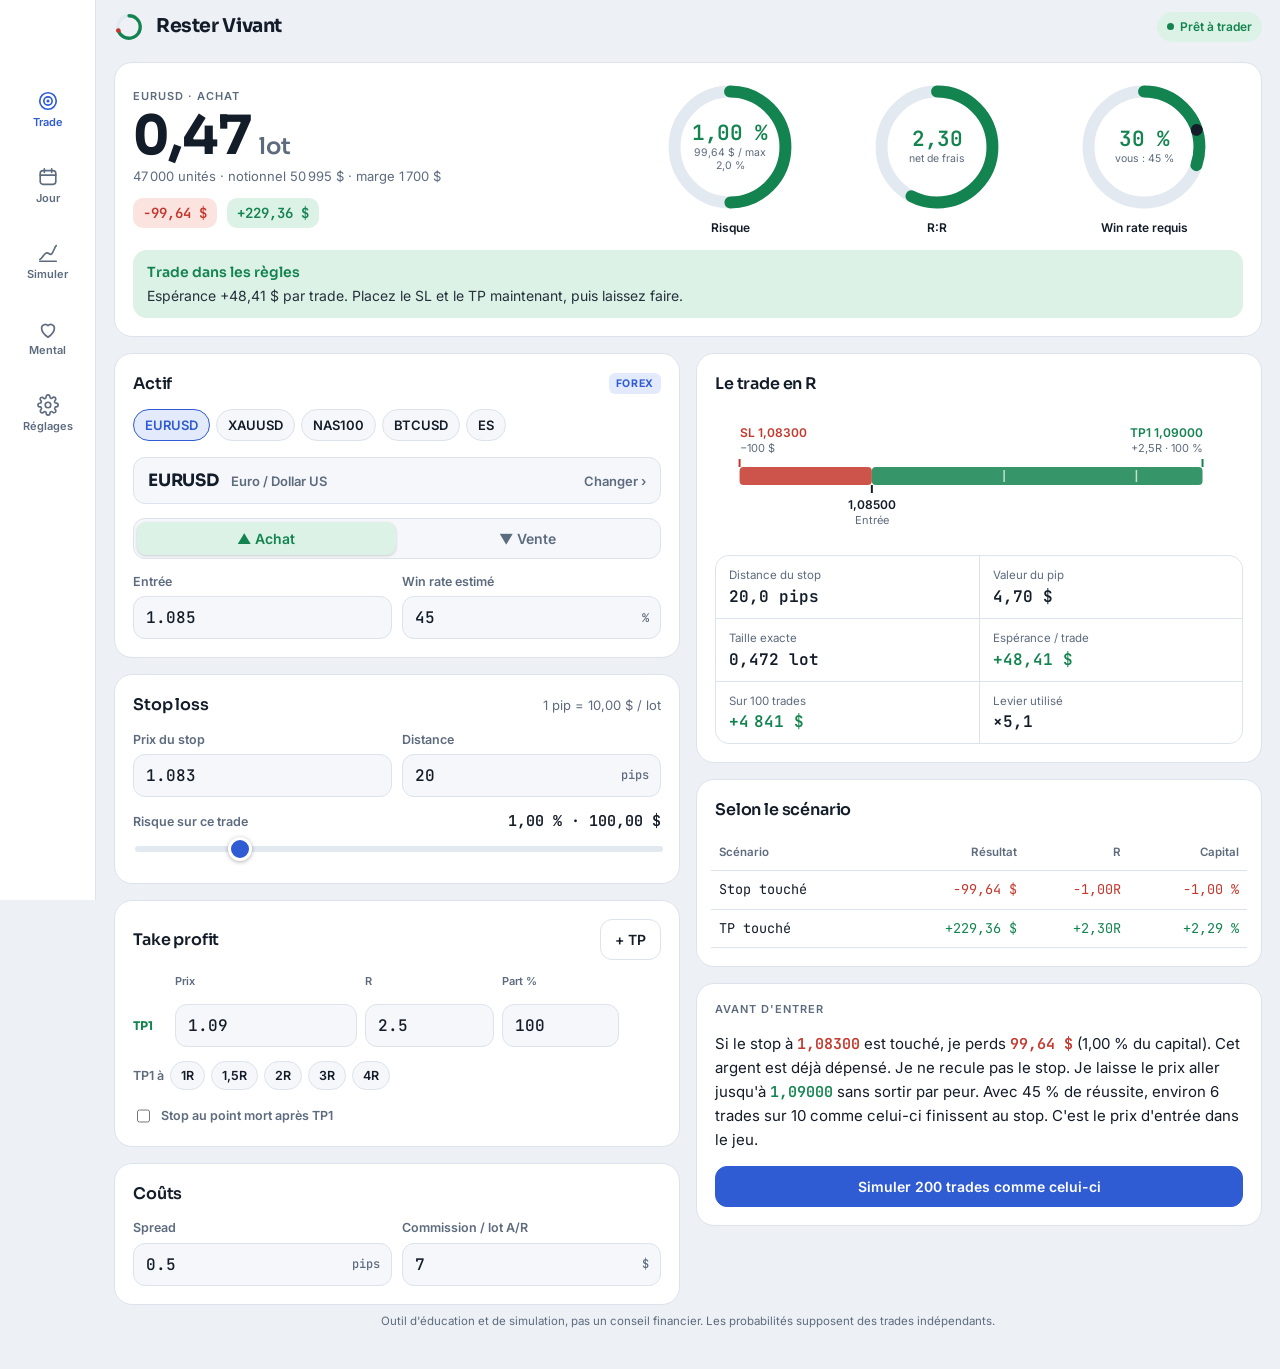
==== commit 3335987d: "Rester Vivant v2: installable dashboard with rings, assets, SL/TP and daily limits Adds an asset cat" ====
--- a/risk-app/index.html
+++ b/risk-app/index.html
@@ -5,789 +5,1203 @@
 <meta name="viewport" content="width=device-width, initial-scale=1, viewport-fit=cover">
 <title>Rester Vivant</title>
 <meta name="claude:viewport-fit-sides" content="cover">
+<meta name="description" content="Gestion du risque de trading : taille de position, SL/TP, limites du jour, simulation des séries de pertes.">
+<meta name="theme-color" content="#0B1118">
+<meta name="apple-mobile-web-app-capable" content="yes">
+<meta name="mobile-web-app-capable" content="yes">
+<meta name="apple-mobile-web-app-status-bar-style" content="black-translucent">
+<meta name="apple-mobile-web-app-title" content="Rester Vivant">
+<link rel="manifest" href="manifest.webmanifest">
+<link rel="icon" href="icon.svg" type="image/svg+xml">
+<link rel="apple-touch-icon" href="apple-touch-icon.png">
 <link rel="preconnect" href="https://fonts.googleapis.com">
 <link rel="preconnect" href="https://fonts.gstatic.com" crossorigin>
-<link rel="stylesheet" href="https://fonts.googleapis.com/css2?family=Archivo:wght@500;700;800&family=Inter:wght@400;500;600&family=JetBrains+Mono:wght@400;600&display=swap">
+<link rel="stylesheet" href="https://fonts.googleapis.com/css2?family=Sora:wght@500;600;700&family=Inter:wght@400;500;600&family=JetBrains+Mono:wght@500;600&display=swap">
 <style>
-/* Layout: a trading-desk ledger — sticky tab bar, inputs on the left, verdict and numbers on the right, stacking on phones. */
+/* Layout: a pocket risk desk — app bar on top, bottom tab bar on phones that becomes a left rail on wide screens; each screen opens with rings, then the detail. */
 :root {
-  --bg: #EEF1F4;
-  --surface: #FFFFFF;
-  --sunk: #F5F7F9;
-  --ink: #142033;
-  --muted: #5A6678;
-  --line: #D5DCE4;
-  --accent: #2F4F8F;
-  --accent-soft: #E1E8F5;
-  --gain: #1E7F52;
-  --gain-soft: #DDF1E6;
-  --loss: #B83A32;
-  --loss-soft: #F8E1DE;
-  --warn: #9A6208;
-  --warn-soft: #F7EBD3;
-  --f-display: "Archivo", "Helvetica Neue", Arial, sans-serif;
+  --bg: #0B1118;
+  --surface: #121A24;
+  --raised: #182230;
+  --ink: #E6ECF3;
+  --muted: #8C9AAD;
+  --line: #233042;
+  --track: #223044;
+  --accent: #7FA8FF;
+  --accent-ink: #0B1118;
+  --accent-soft: #1A2840;
+  --gain: #3DD68C;
+  --gain-soft: #12301F;
+  --loss: #FF6B5E;
+  --loss-soft: #36181A;
+  --warn: #F5B544;
+  --warn-soft: #33270F;
+  --f-display: "Sora", "Avenir Next", "Segoe UI", sans-serif;
   --f-body: "Inter", system-ui, -apple-system, "Segoe UI", sans-serif;
   --f-data: "JetBrains Mono", ui-monospace, "SFMono-Regular", Menlo, monospace;
-  color-scheme: light;
+  --nav-h: 64px;
+  color-scheme: dark;
 }
-@media (prefers-color-scheme: dark) {
-  :root:not([data-theme="light"]) {
-    --bg: #0F151D; --surface: #17202B; --sunk: #121A23; --ink: #E4E9F0; --muted: #93A0B2; --line: #2A3646;
-    --accent: #8FAAE6; --accent-soft: #1F2D45; --gain: #4CC48A; --gain-soft: #163428; --loss: #F07A6E; --loss-soft: #3A1E1C;
-    --warn: #E0A84A; --warn-soft: #3A2C14; color-scheme: dark;
+@media (prefers-color-scheme: light) {
+  :root:not([data-theme="dark"]) {
+    --bg: #EDF1F6; --surface: #FFFFFF; --raised: #F5F7FA; --ink: #131C29; --muted: #5D6B7E; --line: #DCE3EC; --track: #E3E9F1;
+    --accent: #2F5BD3; --accent-ink: #FFFFFF; --accent-soft: #E3EAFB; --gain: #13834F; --gain-soft: #DCF2E6;
+    --loss: #C4372C; --loss-soft: #FBE3E0; --warn: #A2650A; --warn-soft: #F8ECD4; color-scheme: light;
   }
 }
-:root[data-theme="dark"] {
-  --bg: #0F151D; --surface: #17202B; --sunk: #121A23; --ink: #E4E9F0; --muted: #93A0B2; --line: #2A3646;
-  --accent: #8FAAE6; --accent-soft: #1F2D45; --gain: #4CC48A; --gain-soft: #163428; --loss: #F07A6E; --loss-soft: #3A1E1C;
-  --warn: #E0A84A; --warn-soft: #3A2C14; color-scheme: dark;
+:root[data-theme="light"] {
+  --bg: #EDF1F6; --surface: #FFFFFF; --raised: #F5F7FA; --ink: #131C29; --muted: #5D6B7E; --line: #DCE3EC; --track: #E3E9F1;
+  --accent: #2F5BD3; --accent-ink: #FFFFFF; --accent-soft: #E3EAFB; --gain: #13834F; --gain-soft: #DCF2E6;
+  --loss: #C4372C; --loss-soft: #FBE3E0; --warn: #A2650A; --warn-soft: #F8ECD4; color-scheme: light;
 }
 * { box-sizing: border-box; }
 [hidden] { display: none !important; }
 html, body { margin: 0; }
 body {
-  background: var(--bg); color: var(--ink); font-family: var(--f-body); font-size: 15px; line-height: 1.5;
-  -webkit-font-smoothing: antialiased;
+  background: var(--bg); color: var(--ink); font-family: var(--f-body); font-size: 15px; line-height: 1.45;
+  -webkit-font-smoothing: antialiased; -webkit-tap-highlight-color: transparent;
 }
-body::before { content: ""; position: fixed; inset: 0 0 auto; height: env(safe-area-inset-top, 0px); z-index: 10; background: var(--surface); }
-.wrap { max-width: 1120px; margin: 0 auto; padding-left: max(16px, env(safe-area-inset-left, 0px)); padding-right: max(16px, env(safe-area-inset-right, 0px)); }
-header.top { background: var(--surface); border-bottom: 1px solid var(--line); }
-header.top .wrap { padding-block: 22px 0; display: flex; flex-direction: column; gap: 6px; }
-.brand { display: flex; align-items: baseline; gap: 12px; flex-wrap: wrap; }
-h1 { font-family: var(--f-display); font-weight: 800; font-size: clamp(26px, 4vw, 34px); letter-spacing: -0.02em; margin: 0; }
-.tagline { color: var(--muted); margin: 0; max-width: 62ch; }
-nav.tabs { position: sticky; top: env(safe-area-inset-top, 0px); z-index: 5; background: var(--surface); border-bottom: 1px solid var(--line); }
-nav.tabs .wrap { display: flex; gap: 4px; overflow-x: auto; scrollbar-width: none; }
-nav.tabs a {
-  font-family: var(--f-display); font-weight: 700; font-size: 14px; color: var(--muted); text-decoration: none;
-  padding: 12px 12px 11px; border-bottom: 3px solid transparent; white-space: nowrap;
+body::before { content: ""; position: fixed; inset: 0 0 auto; height: env(safe-area-inset-top, 0px); z-index: 30; background: var(--bg); }
+.gutter { padding-left: max(16px, env(safe-area-inset-left, 0px)); padding-right: max(16px, env(safe-area-inset-right, 0px)); }
+
+/* ---------- shell ---------- */
+.appbar { position: sticky; top: env(safe-area-inset-top, 0px); z-index: 20; background: color-mix(in srgb, var(--bg) 88%, transparent); backdrop-filter: blur(12px); -webkit-backdrop-filter: blur(12px); }
+.appbar .gutter { display: flex; align-items: center; gap: 12px; padding-block: 12px; max-width: 1180px; margin: 0 auto; }
+.logo { width: 30px; height: 30px; flex: none; }
+.appbar h1 { font-family: var(--f-display); font-weight: 700; font-size: 19px; letter-spacing: -0.02em; margin: 0; flex: 1; min-width: 0; }
+.status { display: inline-flex; align-items: center; gap: 6px; font-size: 12px; font-weight: 600; padding: 6px 10px; border-radius: 99px; background: var(--gain-soft); color: var(--gain); white-space: nowrap; }
+.status::before { content: ""; width: 7px; height: 7px; border-radius: 50%; background: currentColor; }
+.status.mid { background: var(--warn-soft); color: var(--warn); }
+.status.bad { background: var(--loss-soft); color: var(--loss); }
+
+nav.tabbar {
+  position: fixed; left: 0; right: 0; bottom: 0; z-index: 25; background: var(--surface); border-top: 1px solid var(--line);
+  padding-bottom: env(safe-area-inset-bottom, 0px); padding-left: env(safe-area-inset-left, 0px); padding-right: env(safe-area-inset-right, 0px);
+  display: grid; grid-template-columns: repeat(5, 1fr);
 }
-nav.tabs a:hover { color: var(--ink); }
-nav.tabs a[aria-current="page"] { color: var(--accent); border-bottom-color: var(--accent); }
-nav.tabs a:focus-visible, button:focus-visible, input:focus-visible, select:focus-visible { outline: 2px solid var(--accent); outline-offset: 2px; }
-main .wrap { padding-block: 24px 48px; }
-section.view { display: grid; grid-template-columns: minmax(0, 340px) minmax(0, 1fr); gap: 24px; align-items: start; }
-@media (max-width: 820px) { section.view { grid-template-columns: minmax(0, 1fr); } }
-.panel { background: var(--surface); border: 1px solid var(--line); border-radius: 10px; padding: 18px; display: flex; flex-direction: column; gap: 14px; min-width: 0; }
-.panel h2 { font-family: var(--f-display); font-size: 17px; margin: 0; letter-spacing: -0.01em; text-wrap: balance; }
-.panel h3 { font-family: var(--f-display); font-size: 15px; margin: 0; }
-.eyebrow { font-size: 11px; font-weight: 600; letter-spacing: 0.08em; text-transform: uppercase; color: var(--muted); }
-.stack { display: flex; flex-direction: column; gap: 18px; min-width: 0; }
-.field { display: flex; flex-direction: column; gap: 4px; }
-.field label { font-size: 13px; font-weight: 600; }
-.hint { font-size: 12px; color: var(--muted); }
-.row2 { display: grid; grid-template-columns: 1fr 1fr; gap: 12px; }
+nav.tabbar a { display: flex; flex-direction: column; align-items: center; justify-content: center; gap: 3px; height: var(--nav-h); color: var(--muted); text-decoration: none; font-size: 11px; font-weight: 600; }
+nav.tabbar svg { width: 22px; height: 22px; stroke: currentColor; fill: none; stroke-width: 1.8; stroke-linecap: round; stroke-linejoin: round; }
+nav.tabbar a[aria-current="page"] { color: var(--accent); }
+main { padding-bottom: calc(var(--nav-h) + env(safe-area-inset-bottom, 0px) + 24px); }
+main > .gutter { max-width: 1180px; margin: 0 auto; padding-block: 8px 0; }
+@media (min-width: 960px) {
+  nav.tabbar { top: 0; right: auto; width: 96px; border-top: 0; border-right: 1px solid var(--line); grid-template-columns: 1fr; grid-auto-rows: 76px; align-content: start; padding-top: calc(env(safe-area-inset-top, 0px) + 72px); }
+  nav.tabbar a { height: auto; }
+  .appbar, main { margin-left: 96px; }
+  main { padding-bottom: 40px; }
+}
+
+/* ---------- building blocks ---------- */
+.screen { display: flex; flex-direction: column; gap: 16px; }
+.grid2 { display: grid; grid-template-columns: minmax(0, 1fr) minmax(0, 1fr); gap: 16px; align-items: start; }
+@media (max-width: 860px) { .grid2 { grid-template-columns: minmax(0, 1fr); } }
+.card { background: var(--surface); border: 1px solid var(--line); border-radius: 18px; padding: 18px; display: flex; flex-direction: column; gap: 14px; min-width: 0; }
+.card h2 { font-family: var(--f-display); font-size: 16px; font-weight: 600; margin: 0; letter-spacing: -0.01em; text-wrap: balance; }
+.card-head { display: flex; align-items: center; justify-content: space-between; gap: 10px; flex-wrap: wrap; }
+.eyebrow { font-size: 11px; font-weight: 600; letter-spacing: 0.09em; text-transform: uppercase; color: var(--muted); }
+.note { font-size: 13px; color: var(--muted); margin: 0; }
+.hero { display: grid; grid-template-columns: minmax(0, 1.1fr) minmax(0, 1.4fr); gap: 18px; align-items: center; }
+@media (max-width: 720px) { .hero { grid-template-columns: minmax(0, 1fr); } }
+.big { display: flex; flex-direction: column; gap: 4px; min-width: 0; }
+.big .val { font-family: var(--f-display); font-weight: 700; font-size: clamp(38px, 9vw, 54px); letter-spacing: -0.03em; line-height: 1; font-variant-numeric: tabular-nums; }
+.big .val small { font-size: 0.42em; font-weight: 600; color: var(--muted); letter-spacing: 0; margin-left: 6px; }
+.big .sub { color: var(--muted); font-size: 13px; }
+.pl { display: flex; gap: 10px; flex-wrap: wrap; margin-top: 8px; }
+.pl span { font: 600 14px var(--f-data); padding: 6px 10px; border-radius: 10px; font-variant-numeric: tabular-nums; }
+.pl .l { background: var(--loss-soft); color: var(--loss); } .pl .g { background: var(--gain-soft); color: var(--gain); }
+
+.rings { display: grid; grid-template-columns: repeat(3, minmax(0, 1fr)); gap: 10px; }
+.ring { display: flex; flex-direction: column; align-items: center; gap: 6px; text-align: center; min-width: 0; }
+.ring .dial { position: relative; width: 100%; max-width: 132px; aspect-ratio: 1; }
+.ring svg { width: 100%; height: 100%; display: block; transform: rotate(-90deg); }
+.ring .trk { fill: none; stroke: var(--track); stroke-width: 9; }
+.ring .arc { fill: none; stroke: var(--accent); stroke-width: 9; stroke-linecap: round; transition: stroke-dasharray .6s cubic-bezier(.2,.8,.2,1), stroke .3s; }
+.ring .mk { fill: var(--ink); transition: transform .6s cubic-bezier(.2,.8,.2,1); transform-origin: 50px 50px; }
+.ring .in { position: absolute; inset: 0; display: flex; flex-direction: column; align-items: center; justify-content: center; padding: 18%; }
+.ring .c { font: 600 clamp(15px, 4.2vw, 21px)/1.05 var(--f-data); font-variant-numeric: tabular-nums; letter-spacing: -0.02em; }
+.ring .cs { font-size: 10.5px; color: var(--muted); margin-top: 3px; line-height: 1.2; }
+.ring .lb { font-size: 12px; font-weight: 600; }
+.ring[data-tone="good"] .arc { stroke: var(--gain); } .ring[data-tone="good"] .c { color: var(--gain); }
+.ring[data-tone="mid"] .arc { stroke: var(--warn); } .ring[data-tone="mid"] .c { color: var(--warn); }
+.ring[data-tone="bad"] .arc { stroke: var(--loss); } .ring[data-tone="bad"] .c { color: var(--loss); }
+
+.field { display: flex; flex-direction: column; gap: 5px; min-width: 0; }
+.field > label, .lbl { font-size: 12.5px; font-weight: 600; color: var(--muted); }
+.row { display: grid; grid-template-columns: repeat(auto-fit, minmax(120px, 1fr)); gap: 10px; }
+.row.two { grid-template-columns: minmax(0, 1fr) minmax(0, 1fr); }
+.row.three { grid-template-columns: repeat(3, minmax(0, 1fr)); }
 input, select {
-  font: 500 15px/1.2 var(--f-data); color: var(--ink); background: var(--sunk); border: 1px solid var(--line); border-radius: 7px;
-  padding: 9px 10px; width: 100%; min-width: 0; font-variant-numeric: tabular-nums;
+  font: 500 16px/1.2 var(--f-data); color: var(--ink); background: var(--raised); border: 1px solid var(--line); border-radius: 12px;
+  padding: 11px 12px; width: 100%; min-width: 0; font-variant-numeric: tabular-nums; appearance: none; -webkit-appearance: none;
 }
-select { font-family: var(--f-body); }
+select { font-family: var(--f-body); font-weight: 600; background-image: linear-gradient(45deg, transparent 50%, var(--muted) 50%), linear-gradient(135deg, var(--muted) 50%, transparent 50%); background-position: calc(100% - 17px) 52%, calc(100% - 12px) 52%; background-size: 5px 5px; background-repeat: no-repeat; padding-right: 30px; }
+input:focus, select:focus { outline: none; border-color: var(--accent); box-shadow: 0 0 0 3px var(--accent-soft); }
 .unit { position: relative; }
-.unit input { padding-right: 34px; }
-.unit span { position: absolute; right: 10px; top: 50%; transform: translateY(-50%); color: var(--muted); font: 500 13px var(--f-data); pointer-events: none; }
-button {
-  font: 600 14px var(--f-body); border-radius: 7px; border: 1px solid var(--line); background: var(--surface); color: var(--ink);
-  padding: 9px 12px; cursor: pointer;
-}
-button:hover { border-color: var(--accent); color: var(--accent); }
-button.primary { background: var(--accent); border-color: var(--accent); color: var(--surface); }
-button.primary:hover { filter: brightness(1.08); color: var(--surface); }
-.chips { display: flex; flex-wrap: wrap; gap: 6px; }
-.chips button { padding: 6px 10px; font-size: 13px; }
+.unit input { padding-right: 52px; }
+.unit > span { position: absolute; right: 12px; top: 50%; transform: translateY(-50%); color: var(--muted); font: 500 12px var(--f-data); pointer-events: none; }
+input[type="checkbox"] { appearance: auto; -webkit-appearance: checkbox; width: 18px; height: 18px; padding: 0; }
+input[type="range"] { padding: 0; height: 28px; background: transparent; border: 0; box-shadow: none; accent-color: var(--accent); }
+input[type="range"]::-webkit-slider-runnable-track { height: 6px; border-radius: 6px; background: var(--track); }
+input[type="range"]::-webkit-slider-thumb { -webkit-appearance: none; width: 24px; height: 24px; margin-top: -9px; border-radius: 50%; background: var(--accent); border: 3px solid var(--surface); box-shadow: 0 1px 4px rgba(0,0,0,.3); }
+input[type="range"]::-moz-range-track { height: 6px; border-radius: 6px; background: var(--track); }
+input[type="range"]::-moz-range-thumb { width: 20px; height: 20px; border-radius: 50%; background: var(--accent); border: 3px solid var(--surface); }
+.slider { display: flex; flex-direction: column; gap: 2px; }
+.slider .top { display: flex; justify-content: space-between; align-items: baseline; }
+.slider .top b { font: 600 15px var(--f-data); }
+
+button { font: 600 14px var(--f-body); border-radius: 12px; border: 1px solid var(--line); background: var(--raised); color: var(--ink); padding: 11px 14px; cursor: pointer; }
+button:hover { border-color: var(--accent); }
+button.primary { background: var(--accent); border-color: var(--accent); color: var(--accent-ink); }
+button.ghost { background: transparent; }
+button.win { background: var(--gain-soft); border-color: transparent; color: var(--gain); }
+button.lose { background: var(--loss-soft); border-color: transparent; color: var(--loss); }
+button.danger { color: var(--loss); }
+button:disabled { opacity: .45; cursor: not-allowed; }
+:focus-visible { outline: 2px solid var(--accent); outline-offset: 2px; }
+.seg { display: grid; grid-auto-flow: column; grid-auto-columns: 1fr; background: var(--raised); border: 1px solid var(--line); border-radius: 12px; padding: 3px; gap: 3px; }
+.seg button { border: 0; background: transparent; padding: 8px 10px; border-radius: 9px; color: var(--muted); }
+.seg button[aria-pressed="true"] { background: var(--surface); color: var(--ink); box-shadow: 0 1px 3px rgba(0,0,0,.18); }
+.seg.dir button[data-v="long"][aria-pressed="true"] { background: var(--gain-soft); color: var(--gain); }
+.seg.dir button[data-v="short"][aria-pressed="true"] { background: var(--loss-soft); color: var(--loss); }
+.chips { display: flex; gap: 6px; overflow-x: auto; scrollbar-width: none; padding-bottom: 2px; }
+.chips::-webkit-scrollbar { display: none; }
+.chips button { padding: 7px 11px; font-size: 13px; white-space: nowrap; border-radius: 99px; }
 .chips button[aria-pressed="true"] { background: var(--accent-soft); border-color: var(--accent); color: var(--accent); }
-.kpis { display: grid; grid-template-columns: repeat(auto-fit, minmax(150px, 1fr)); gap: 10px; }
-.kpi { background: var(--sunk); border: 1px solid var(--line); border-radius: 8px; padding: 12px; display: flex; flex-direction: column; gap: 2px; min-width: 0; }
-.kpi .k { font-size: 12px; color: var(--muted); }
-.kpi .v { font: 600 21px/1.2 var(--f-data); font-variant-numeric: tabular-nums; overflow-wrap: anywhere; }
-.kpi .s { font-size: 12px; color: var(--muted); }
-.kpi.loss .v { color: var(--loss); } .kpi.gain .v { color: var(--gain); } .kpi.warn .v { color: var(--warn); }
-.verdict { border-radius: 8px; padding: 14px 16px; border: 1px solid var(--line); background: var(--sunk); display: flex; flex-direction: column; gap: 6px; }
-.verdict strong { font-family: var(--f-display); font-size: 16px; }
-.verdict p { margin: 0; }
-.verdict.good { background: var(--gain-soft); border-color: transparent; } .verdict.good strong { color: var(--gain); }
-.verdict.bad { background: var(--loss-soft); border-color: transparent; } .verdict.bad strong { color: var(--loss); }
-.verdict.mid { background: var(--warn-soft); border-color: transparent; } .verdict.mid strong { color: var(--warn); }
-.pill { display: inline-block; font: 600 11px var(--f-body); letter-spacing: 0.04em; text-transform: uppercase; padding: 3px 8px; border-radius: 99px; }
-.pill.good { background: var(--gain-soft); color: var(--gain); } .pill.bad { background: var(--loss-soft); color: var(--loss); } .pill.mid { background: var(--warn-soft); color: var(--warn); }
-.tablebox { overflow-x: auto; }
-table { border-collapse: collapse; width: 100%; font-size: 14px; }
-th, td { padding: 8px 10px; text-align: right; border-bottom: 1px solid var(--line); white-space: nowrap; }
+
+.assetbtn { display: flex; align-items: center; gap: 12px; width: 100%; text-align: left; padding: 12px 14px; }
+.assetbtn .tk { font: 700 17px var(--f-display); letter-spacing: -0.01em; }
+.assetbtn .nm { color: var(--muted); font-size: 13px; flex: 1; min-width: 0; overflow: hidden; text-overflow: ellipsis; white-space: nowrap; }
+.tag { font-size: 10.5px; font-weight: 700; letter-spacing: .06em; text-transform: uppercase; padding: 3px 7px; border-radius: 6px; background: var(--accent-soft); color: var(--accent); }
+
+.tp { display: grid; grid-template-columns: 34px minmax(0, 1.4fr) minmax(0, 1fr) minmax(0, .9fr) 34px; gap: 8px; align-items: center; }
+.tp .n { font: 700 12px var(--f-display); color: var(--gain); }
+.tp .x { padding: 8px 0; border: 0; background: transparent; color: var(--muted); font-size: 18px; line-height: 1; }
+.tp .x:hover { color: var(--loss); }
+.tphead { display: grid; grid-template-columns: 34px minmax(0, 1.4fr) minmax(0, 1fr) minmax(0, .9fr) 34px; gap: 8px; font-size: 11px; color: var(--muted); font-weight: 600; }
+.quick { display: flex; gap: 6px; flex-wrap: wrap; }
+.quick button { padding: 6px 10px; font-size: 12.5px; border-radius: 99px; }
+
+.ladder { width: 100%; height: 132px; display: block; }
+.oath { margin: 0; font-size: 15px; line-height: 1.6; }
+.oath b { font-family: var(--f-data); font-weight: 600; color: var(--loss); }
+.oath b.g { color: var(--gain); }
+.alert { border-radius: 14px; padding: 12px 14px; font-size: 14px; display: flex; flex-direction: column; gap: 3px; }
+.alert strong { font-family: var(--f-display); font-weight: 600; }
+.alert.bad { background: var(--loss-soft); color: var(--loss); }
+.alert.mid { background: var(--warn-soft); color: var(--warn); }
+.alert.good { background: var(--gain-soft); color: var(--gain); }
+.alert p { margin: 0; color: var(--ink); opacity: .9; }
+
+.kv { display: grid; grid-template-columns: repeat(2, minmax(0, 1fr)); gap: 1px; background: var(--line); border: 1px solid var(--line); border-radius: 14px; overflow: hidden; }
+.kv > div { background: var(--surface); padding: 11px 13px; display: flex; flex-direction: column; gap: 2px; min-width: 0; }
+.kv .k { font-size: 11.5px; color: var(--muted); }
+.kv .v { font: 600 16px var(--f-data); font-variant-numeric: tabular-nums; overflow-wrap: anywhere; }
+.kv .v.g { color: var(--gain); } .kv .v.l { color: var(--loss); } .kv .v.w { color: var(--warn); }
+
+.tablebox { overflow-x: auto; margin: 0 -4px; }
+table { border-collapse: collapse; width: 100%; font-size: 13.5px; }
+th, td { padding: 9px 8px; text-align: right; border-bottom: 1px solid var(--line); white-space: nowrap; }
 th:first-child, td:first-child { text-align: left; }
-th { font-size: 12px; font-weight: 600; color: var(--muted); }
+th { font-size: 11.5px; font-weight: 600; color: var(--muted); }
 td { font-family: var(--f-data); font-variant-numeric: tabular-nums; }
-td.g { color: var(--gain); } td.l { color: var(--loss); } td.w { color: var(--warn); }
+td.g { color: var(--gain); } td.l { color: var(--loss); }
 td.cl { background: var(--loss-soft); color: var(--loss); } td.cw { background: var(--warn-soft); color: var(--warn); } td.cg { background: var(--gain-soft); color: var(--gain); }
 tr.hl td { background: var(--accent-soft); }
-.chart { width: 100%; height: 300px; display: block; }
-.chart.small { height: 200px; }
-.legend { display: flex; flex-wrap: wrap; gap: 14px; font-size: 12px; color: var(--muted); }
-.legend i { display: inline-block; width: 14px; height: 10px; border-radius: 2px; margin-right: 6px; vertical-align: -1px; }
-.oath { font-size: 16px; line-height: 1.6; margin: 0; }
-.oath b { font-family: var(--f-data); color: var(--loss); }
-.oath b.g { color: var(--gain); }
-.note { font-size: 13px; color: var(--muted); margin: 0; max-width: 70ch; }
-.bars { display: flex; flex-direction: column; gap: 10px; }
-.bar { display: grid; grid-template-columns: 150px 1fr 90px; gap: 10px; align-items: center; font-size: 13px; }
-@media (max-width: 480px) { .bar { grid-template-columns: 1fr 70px; } .bar .track { grid-column: 1 / -1; grid-row: 2; } }
-.track { height: 14px; background: var(--sunk); border: 1px solid var(--line); border-radius: 4px; position: relative; overflow: hidden; }
-.track .fill { position: absolute; top: 0; bottom: 0; border-radius: 3px; }
-.bar .val { font-family: var(--f-data); text-align: right; font-variant-numeric: tabular-nums; }
-.err { color: var(--loss); font-size: 13px; margin: 0; }
-footer { color: var(--muted); font-size: 12px; }
-footer .wrap { padding-block: 0 32px; }
-@media (prefers-reduced-motion: reduce) { * { transition: none !important; animation: none !important; } }
+td small { font-family: var(--f-body); font-size: 10.5px; opacity: .85; }
+
+.log { display: flex; flex-direction: column; }
+.log .it { display: flex; align-items: center; gap: 10px; padding: 10px 0; border-bottom: 1px solid var(--line); }
+.log .it:last-child { border-bottom: 0; }
+.log .dot { width: 10px; height: 10px; border-radius: 50%; flex: none; }
+.log .tm { color: var(--muted); font: 500 12px var(--f-data); width: 44px; }
+.log .ds { flex: 1; min-width: 0; font-size: 13.5px; overflow: hidden; text-overflow: ellipsis; white-space: nowrap; }
+.log .r { font: 600 14px var(--f-data); }
+.streakbar { display: flex; gap: 4px; flex-wrap: wrap; }
+.streakbar i { width: 16px; height: 16px; border-radius: 5px; background: var(--track); }
+.streakbar i.w { background: var(--gain); } .streakbar i.l { background: var(--loss); } .streakbar i.b { background: var(--muted); }
+
+.chart { width: 100%; height: 260px; display: block; }
+.chart.small { height: 180px; }
+.legend { display: flex; flex-wrap: wrap; gap: 12px; font-size: 11.5px; color: var(--muted); }
+.legend i { display: inline-block; width: 12px; height: 8px; border-radius: 2px; margin-right: 5px; }
+.bars { display: flex; flex-direction: column; gap: 12px; }
+.bar { display: grid; grid-template-columns: 130px minmax(0, 1fr) 72px; gap: 10px; align-items: center; font-size: 13px; }
+@media (max-width: 480px) { .bar { grid-template-columns: minmax(0, 1fr) 72px; } .bar .track { grid-column: 1 / -1; grid-row: 2; } }
+.track { height: 12px; background: var(--raised); border-radius: 6px; position: relative; overflow: hidden; }
+.track .fill { position: absolute; top: 0; bottom: 0; border-radius: 6px; transition: left .5s, width .5s; }
+.track .zero { position: absolute; left: 50%; top: -2px; bottom: -2px; width: 1px; background: var(--muted); }
+.bar .val { font: 600 13px var(--f-data); text-align: right; }
+.rules { margin: 0; padding-left: 18px; display: flex; flex-direction: column; gap: 6px; font-size: 14px; }
+.list-assets { display: flex; flex-direction: column; gap: 4px; max-height: 60vh; overflow-y: auto; }
+.list-assets button { display: flex; align-items: center; gap: 10px; text-align: left; border: 0; background: transparent; border-radius: 10px; padding: 10px 8px; }
+.list-assets button:hover, .list-assets button[aria-pressed="true"] { background: var(--accent-soft); }
+.list-assets .tk { font: 700 14px var(--f-display); width: 76px; flex: none; }
+.list-assets .nm { flex: 1; color: var(--muted); font-size: 13px; min-width: 0; }
+.list-assets .sp { font: 500 11px var(--f-data); color: var(--muted); text-align: right; }
+dialog { background: var(--surface); color: var(--ink); border: 1px solid var(--line); border-radius: 20px; padding: 18px; width: min(520px, calc(100vw - 32px)); max-height: 86vh; }
+dialog::backdrop { background: rgba(4, 8, 14, .6); }
+.dlg-head { display: flex; justify-content: space-between; align-items: center; gap: 10px; margin-bottom: 12px; }
+.dlg-head h2 { font-family: var(--f-display); font-size: 17px; margin: 0; }
+.confirm { display: flex; gap: 8px; align-items: center; flex-wrap: wrap; }
+footer.disc { color: var(--muted); font-size: 11.5px; text-align: center; padding-block: 8px 0; }
+@media (prefers-reduced-motion: reduce) { *, .ring .arc, .ring .mk { transition: none !important; animation: none !important; } }
 </style>
 </head>
 <body>
-<header class="top">
-  <div class="wrap">
-    <div class="brand"><h1>Rester Vivant</h1><span class="eyebrow">Gestion du risque</span></div>
-    <p class="tagline">Chiffrez la perte avant d'entrer, regardez les séries de pertes en face, et laissez le plan travailler. Une perte prévue est un coût, pas une erreur.</p>
+<header class="appbar">
+  <div class="gutter">
+    <svg class="logo" viewBox="0 0 64 64" aria-hidden="true"><circle cx="32" cy="32" r="24" fill="none" stroke="var(--track)" stroke-width="7"/><path d="M32 8 A24 24 0 1 1 9.2 39.4" fill="none" stroke="var(--gain)" stroke-width="7" stroke-linecap="round"/><circle cx="9.2" cy="39.4" r="5" fill="var(--loss)"/></svg>
+    <h1>Rester Vivant</h1>
+    <span class="status" id="hdr-status">Prêt à trader</span>
   </div>
 </header>
-<nav class="tabs" aria-label="Modules">
-  <div class="wrap">
-    <a href="#position" data-view="position">Position</a>
-    <a href="#simulation" data-view="simulation">Simulation</a>
-    <a href="#series" data-view="series">Séries de pertes</a>
-    <a href="#emotions" data-view="emotions">Coût des émotions</a>
+
+<nav class="tabbar" aria-label="Écrans">
+  <a href="#trade" data-view="trade"><svg viewBox="0 0 24 24"><circle cx="12" cy="12" r="9"/><circle cx="12" cy="12" r="4.5"/><circle cx="12" cy="12" r="0.8"/></svg>Trade</a>
+  <a href="#jour" data-view="jour"><svg viewBox="0 0 24 24"><rect x="3.5" y="5" width="17" height="15" rx="3"/><path d="M3.5 10h17M8 3v4M16 3v4"/></svg>Jour</a>
+  <a href="#simuler" data-view="simuler"><svg viewBox="0 0 24 24"><path d="M3 19c3-1 4-6 7-7s4 3 6 1 3-7 5-9"/><path d="M3 21h18"/></svg>Simuler</a>
+  <a href="#mental" data-view="mental"><svg viewBox="0 0 24 24"><path d="M12 21s-7-4.5-7-10a4 4 0 0 1 7-2.6A4 4 0 0 1 19 11c0 5.5-7 10-7 10z"/></svg>Mental</a>
+  <a href="#reglages" data-view="reglages"><svg viewBox="0 0 24 24"><circle cx="12" cy="12" r="3"/><path d="M19.4 15a1.6 1.6 0 0 0 .3 1.8l.1.1a2 2 0 1 1-2.8 2.8l-.1-.1a1.6 1.6 0 0 0-1.8-.3 1.6 1.6 0 0 0-1 1.5V21a2 2 0 1 1-4 0v-.1a1.6 1.6 0 0 0-1-1.5 1.6 1.6 0 0 0-1.8.3l-.1.1a2 2 0 1 1-2.8-2.8l.1-.1a1.6 1.6 0 0 0 .3-1.8 1.6 1.6 0 0 0-1.5-1H3a2 2 0 1 1 0-4h.1a1.6 1.6 0 0 0 1.5-1 1.6 1.6 0 0 0-.3-1.8l-.1-.1a2 2 0 1 1 2.8-2.8l.1.1a1.6 1.6 0 0 0 1.8.3H9a1.6 1.6 0 0 0 1-1.5V3a2 2 0 1 1 4 0v.1a1.6 1.6 0 0 0 1 1.5 1.6 1.6 0 0 0 1.8-.3l.1-.1a2 2 0 1 1 2.8 2.8l-.1.1a1.6 1.6 0 0 0-.3 1.8V9a1.6 1.6 0 0 0 1.5 1H21a2 2 0 1 1 0 4h-.1a1.6 1.6 0 0 0-1.5 1z"/></svg>Réglages</a>
+</nav>
+
+<main>
+<div class="gutter">
+
+<!-- =================== TRADE =================== -->
+<section class="screen" id="view-trade">
+  <div class="card">
+    <div class="hero">
+      <div class="big">
+        <span class="eyebrow" id="t-asset-line">EUR/USD · Achat</span>
+        <span class="val" id="t-size">0,50<small>lot</small></span>
+        <span class="sub" id="t-size-sub">50 000 unités · marge 1 808 $</span>
+        <div class="pl"><span class="l" id="t-loss">−100 $</span><span class="g" id="t-gain">+250 $</span></div>
+      </div>
+      <div class="rings">
+        <div class="ring" id="r-risk"><div class="dial"><svg viewBox="0 0 100 100"><circle class="trk" cx="50" cy="50" r="42"/><circle class="arc" cx="50" cy="50" r="42"/></svg><div class="in"><span class="c">—</span><span class="cs"></span></div></div><span class="lb">Risque</span></div>
+        <div class="ring" id="r-rr"><div class="dial"><svg viewBox="0 0 100 100"><circle class="trk" cx="50" cy="50" r="42"/><circle class="arc" cx="50" cy="50" r="42"/></svg><div class="in"><span class="c">—</span><span class="cs"></span></div></div><span class="lb">R:R</span></div>
+        <div class="ring" id="r-edge"><div class="dial"><svg viewBox="0 0 100 100"><circle class="trk" cx="50" cy="50" r="42"/><circle class="arc" cx="50" cy="50" r="42"/><circle class="mk" cx="50" cy="8" r="4.5"/></svg><div class="in"><span class="c">—</span><span class="cs"></span></div></div><span class="lb">Win rate requis</span></div>
+      </div>
+    </div>
+    <div id="t-alert"></div>
   </div>
-</nav>
-
-<main>
-<div class="wrap">
-
-<!-- ============ POSITION ============ -->
-<section class="view" id="view-position">
-  <form class="panel" id="f-pos" autocomplete="off">
-    <h2>Le trade</h2>
-    <div class="field">
-      <label for="pos-capital">Capital</label>
-      <div class="unit"><input id="pos-capital" type="number" step="any" min="0" value="10000"><span>$</span></div>
-    </div>
-    <div class="row2">
-      <div class="field">
-        <label for="pos-risk">Risque</label>
-        <div class="unit"><input id="pos-risk" type="number" step="0.05" min="0" value="1"><span>%</span></div>
-      </div>
-      <div class="field">
-        <label for="pos-riskusd">soit</label>
-        <div class="unit"><input id="pos-riskusd" type="number" step="any" min="0" value="100"><span>$</span></div>
-      </div>
-    </div>
-    <div class="field">
-      <label for="pos-dir">Sens</label>
-      <select id="pos-dir"><option value="long">Achat (long)</option><option value="short">Vente (short)</option></select>
-    </div>
-    <div class="row2">
-      <div class="field"><label for="pos-entry">Entrée</label><input id="pos-entry" type="number" step="any" value="100"></div>
-      <div class="field"><label for="pos-stop">Stop</label><input id="pos-stop" type="number" step="any" value="98"></div>
-    </div>
-    <div class="row2">
-      <div class="field"><label for="pos-target">Objectif</label><input id="pos-target" type="number" step="any" value="105"></div>
-      <div class="field"><label for="pos-wr">Win rate estimé</label><div class="unit"><input id="pos-wr" type="number" step="1" min="1" max="99" value="45"><span>%</span></div></div>
-    </div>
-    <div class="field">
-      <label for="pos-fees">Frais aller-retour</label>
-      <div class="unit"><input id="pos-fees" type="number" step="any" min="0" value="0"><span>$</span></div>
-      <span class="hint">Commissions totales du trade, ajoutées à la perte et retirées du gain.</span>
-    </div>
-    <p class="err" id="pos-err" hidden></p>
-    <button type="button" class="primary" id="pos-send">Simuler 200 trades comme celui-ci</button>
-  </form>
-
-  <div class="stack">
-    <div class="panel">
-      <span class="eyebrow">Avant d'entrer</span>
-      <p class="oath" id="pos-oath"></p>
-    </div>
-    <div class="kpis" id="pos-kpis"></div>
-    <div class="panel">
-      <h2>Échelle du trade en R</h2>
-      <p class="note">1R = ce que vous perdez si le stop est touché. Chaque palier montre le prix et le résultat. C'est la grille qui vous dit quoi ne pas faire : sortir à +0,5R quand le plan dit +2,5R.</p>
-      <div class="tablebox"><table id="pos-ladder"></table></div>
+
+  <div class="grid2">
+    <div class="screen">
+      <div class="card">
+        <div class="card-head"><h2>Actif</h2><span class="tag" id="t-asset-class">Forex</span></div>
+        <div class="chips" id="t-recent"></div>
+        <button type="button" class="assetbtn" id="t-asset-open"><span class="tk" id="t-asset-tk">EURUSD</span><span class="nm" id="t-asset-nm">Euro / Dollar US</span><span class="note">Changer ›</span></button>
+        <div class="seg dir" id="t-dir"><button type="button" data-v="long" aria-pressed="true">▲ Achat</button><button type="button" data-v="short" aria-pressed="false">▼ Vente</button></div>
+        <div class="row two">
+          <div class="field"><label for="t-entry">Entrée</label><input id="t-entry" type="number" inputmode="decimal" step="any"></div>
+          <div class="field"><label for="t-wr">Win rate estimé</label><div class="unit"><input id="t-wr" type="number" inputmode="decimal" step="1" min="1" max="99"><span>%</span></div></div>
+        </div>
+      </div>
+
+      <div class="card">
+        <div class="card-head"><h2>Stop loss</h2><span class="note" id="t-sl-note"></span></div>
+        <div class="row two">
+          <div class="field"><label for="t-sl">Prix du stop</label><input id="t-sl" type="number" inputmode="decimal" step="any"></div>
+          <div class="field"><label for="t-sldist" id="t-sldist-lbl">Distance</label><div class="unit"><input id="t-sldist" type="number" inputmode="decimal" step="any" min="0"><span id="t-sldist-u">pips</span></div></div>
+        </div>
+        <div class="slider">
+          <div class="top"><label class="lbl" for="t-risk">Risque sur ce trade</label><b id="t-risk-val">1,00 % · 100 $</b></div>
+          <input id="t-risk" type="range" min="0.1" max="5" step="0.05">
+        </div>
+      </div>
+
+      <div class="card">
+        <div class="card-head"><h2>Take profit</h2><button type="button" class="ghost" id="t-tp-add">+ TP</button></div>
+        <div class="tphead"><span></span><span>Prix</span><span>R</span><span>Part %</span><span></span></div>
+        <div id="t-tps" style="display:flex;flex-direction:column;gap:8px"></div>
+        <div class="quick" id="t-tp-quick"><span class="lbl" style="align-self:center">TP1 à</span><button type="button" data-r="1">1R</button><button type="button" data-r="1.5">1,5R</button><button type="button" data-r="2">2R</button><button type="button" data-r="3">3R</button><button type="button" data-r="4">4R</button></div>
+        <label class="lbl" style="display:flex;gap:8px;align-items:center"><input id="t-be" type="checkbox" style="width:auto;accent-color:var(--accent)"> Stop au point mort après TP1</label>
+      </div>
+
+      <div class="card">
+        <h2>Coûts</h2>
+        <div class="row two">
+          <div class="field"><label for="t-spread" id="t-spread-lbl">Spread</label><div class="unit"><input id="t-spread" type="number" inputmode="decimal" step="any" min="0"><span id="t-spread-u">pips</span></div></div>
+          <div class="field"><label for="t-comm" id="t-comm-lbl">Commission / lot A/R</label><div class="unit"><input id="t-comm" type="number" inputmode="decimal" step="any" min="0"><span>$</span></div></div>
+        </div>
+      </div>
+    </div>
+
+    <div class="screen">
+      <div class="card">
+        <h2>Le trade en R</h2>
+        <svg class="ladder" id="t-ladder" role="img" aria-label="Position du stop, de l'entrée et des objectifs"></svg>
+        <div class="kv" id="t-kv"></div>
+      </div>
+      <div class="card">
+        <h2>Selon le scénario</h2>
+        <div class="tablebox"><table id="t-scen"></table></div>
+      </div>
+      <div class="card">
+        <span class="eyebrow">Avant d'entrer</span>
+        <p class="oath" id="t-oath"></p>
+        <button type="button" class="primary" id="t-go-sim">Simuler 200 trades comme celui-ci</button>
+      </div>
     </div>
   </div>
 </section>
 
-<!-- ============ SIMULATION ============ -->
-<section class="view" id="view-simulation" hidden>
-  <form class="panel" id="f-sim" autocomplete="off">
-    <h2>Le scénario</h2>
-    <div class="field">
-      <span class="eyebrow">Profils</span>
-      <div class="chips" id="sim-presets">
-        <button type="button" data-p="0.5">Prudent 0,5 %</button>
-        <button type="button" data-p="1">Standard 1 %</button>
-        <button type="button" data-p="2">Agressif 2 %</button>
-        <button type="button" data-p="5">Casino 5 %</button>
-      </div>
-    </div>
-    <div class="field"><label for="sim-capital">Capital de départ</label><div class="unit"><input id="sim-capital" type="number" step="any" min="1" value="10000"><span>$</span></div></div>
-    <div class="row2">
-      <div class="field"><label for="sim-risk">Risque / trade</label><div class="unit"><input id="sim-risk" type="number" step="0.1" min="0.01" value="1"><span>%</span></div></div>
-      <div class="field"><label for="sim-rr">RR moyen</label><div class="unit"><input id="sim-rr" type="number" step="0.1" min="0.1" value="2"><span>R</span></div></div>
-    </div>
-    <div class="row2">
-      <div class="field"><label for="sim-wr">Win rate</label><div class="unit"><input id="sim-wr" type="number" step="1" min="1" max="99" value="40"><span>%</span></div></div>
-      <div class="field"><label for="sim-trades">Nombre de trades</label><input id="sim-trades" type="number" step="10" min="10" max="1000" value="200"></div>
-    </div>
-    <div class="row2">
-      <div class="field"><label for="sim-ruin">« Mort » à −</label><div class="unit"><input id="sim-ruin" type="number" step="1" min="5" max="95" value="30"><span>%</span></div></div>
-      <div class="field"><label for="sim-runs">Simulations</label><select id="sim-runs"><option>500</option><option selected>2000</option><option>5000</option></select></div>
-    </div>
-    <div class="field">
-      <label for="sim-mode">Taille du risque</label>
-      <select id="sim-mode">
-        <option value="pct">% du capital du moment (se réduit en drawdown)</option>
-        <option value="fixed">Montant fixe en $ (calculé sur le départ)</option>
-      </select>
-    </div>
-    <div class="field">
-      <label for="sim-wrsd">Incertitude sur le win rate</label>
-      <div class="unit"><input id="sim-wrsd" type="number" step="1" min="0" max="20" value="5"><span>pts</span></div>
-      <span class="hint">Votre vrai win rate n'est jamais connu. Chaque simulation tire un win rate autour du vôtre (± cet écart-type).</span>
-    </div>
-    <button type="button" class="primary" id="sim-run">Relancer</button>
-  </form>
-
-  <div class="stack">
-    <div class="verdict" id="sim-verdict"></div>
-    <div class="kpis" id="sim-kpis"></div>
-    <div class="panel">
-      <h2>Trajectoires possibles du capital</h2>
-      <canvas class="chart" id="sim-chart" role="img" aria-label="Éventail des trajectoires du capital"></canvas>
-      <div class="legend">
-        <span><i style="background:var(--accent);opacity:.18"></i>5 % – 95 % des cas</span>
-        <span><i style="background:var(--accent);opacity:.38"></i>25 % – 75 %</span>
-        <span><i style="background:var(--accent)"></i>Médiane</span>
-        <span><i style="background:var(--muted)"></i>Quelques parcours réels</span>
-        <span><i style="background:var(--loss)"></i>Seuil « mort »</span>
-      </div>
-    </div>
-    <div class="panel">
-      <h2>Plus longue série de pertes par simulation</h2>
-      <p class="note" id="sim-streaknote"></p>
-      <canvas class="chart small" id="sim-streak" role="img" aria-label="Distribution de la plus longue série de pertes"></canvas>
+<!-- =================== JOUR =================== -->
+<section class="screen" id="view-jour" hidden>
+  <div class="card">
+    <div class="card-head"><h2 id="j-title">Aujourd'hui</h2><span class="note" id="j-date"></span></div>
+    <div class="rings">
+      <div class="ring" id="r-day"><div class="dial"><svg viewBox="0 0 100 100"><circle class="trk" cx="50" cy="50" r="42"/><circle class="arc" cx="50" cy="50" r="42"/></svg><div class="in"><span class="c">—</span><span class="cs"></span></div></div><span class="lb">Perte max du jour</span></div>
+      <div class="ring" id="r-ntr"><div class="dial"><svg viewBox="0 0 100 100"><circle class="trk" cx="50" cy="50" r="42"/><circle class="arc" cx="50" cy="50" r="42"/></svg><div class="in"><span class="c">—</span><span class="cs"></span></div></div><span class="lb">Trades</span></div>
+      <div class="ring" id="r-streak"><div class="dial"><svg viewBox="0 0 100 100"><circle class="trk" cx="50" cy="50" r="42"/><circle class="arc" cx="50" cy="50" r="42"/></svg><div class="in"><span class="c">—</span><span class="cs"></span></div></div><span class="lb">Pertes d'affilée</span></div>
+    </div>
+    <div id="j-alert"></div>
+  </div>
+  <div class="grid2">
+    <div class="card">
+      <h2>Enregistrer un résultat</h2>
+      <p class="note" id="j-r-note">1R = 100 $ (votre risque par défaut).</p>
+      <div class="row three">
+        <button type="button" class="lose" id="j-loss">Stop −1R</button>
+        <button type="button" id="j-be">Point mort</button>
+        <button type="button" class="win" id="j-win">Gain +2R</button>
+      </div>
+      <div class="row two">
+        <div class="field"><label for="j-custom">Autre résultat</label><div class="unit"><input id="j-custom" type="number" inputmode="decimal" step="0.1" placeholder="ex. 1,4 ou −0,5"><span>R</span></div></div>
+        <div class="field"><label for="j-note">Note</label><input id="j-note" type="text" maxlength="60" placeholder="ex. sorti avant TP" style="font-family:var(--f-body)"></div>
+      </div>
+      <button type="button" class="primary" id="j-add">Ajouter</button>
+      <div class="streakbar" id="j-strip" aria-label="Résultats du jour dans l'ordre"></div>
+    </div>
+    <div class="card">
+      <div class="card-head"><h2>Journal du jour</h2><span class="note" id="j-sum"></span></div>
+      <div class="log" id="j-log"></div>
+      <div class="kv" id="j-stats"></div>
     </div>
   </div>
 </section>
 
-<!-- ============ SERIES ============ -->
-<section class="view" id="view-series" hidden>
-  <form class="panel" id="f-ser" autocomplete="off">
-    <h2>Les séries arrivent</h2>
-    <p class="note">Même une stratégie gagnante enchaîne des pertes. La question n'est pas « si » mais « combien d'affilée » et « est-ce que mon risque me laisse en vie ».</p>
-    <div class="row2">
-      <div class="field"><label for="ser-wr">Win rate</label><div class="unit"><input id="ser-wr" type="number" step="1" min="1" max="99" value="40"><span>%</span></div></div>
-      <div class="field"><label for="ser-trades">Sur combien de trades</label><input id="ser-trades" type="number" step="10" min="5" max="5000" value="100"></div>
-    </div>
-    <div class="field"><label for="ser-risk">Mon risque / trade</label><div class="unit"><input id="ser-risk" type="number" step="0.1" min="0.01" value="1"><span>%</span></div></div>
-  </form>
-
-  <div class="stack">
-    <div class="verdict" id="ser-verdict"></div>
-    <div class="panel">
-      <h2>Probabilité de vivre au moins une série de N pertes</h2>
-      <div class="tablebox"><table id="ser-prob"></table></div>
-    </div>
-    <div class="panel">
-      <h2>Ce qu'il reste du capital après N pertes d'affilée</h2>
-      <p class="note">Perte cumulée (risque en % du capital du moment), puis le gain nécessaire pour revenir à zéro. Votre ligne est surlignée.</p>
-      <div class="tablebox"><table id="ser-dd"></table></div>
+<!-- =================== SIMULER =================== -->
+<section class="screen" id="view-simuler" hidden>
+  <div class="card">
+    <div class="rings">
+      <div class="ring" id="r-surv"><div class="dial"><svg viewBox="0 0 100 100"><circle class="trk" cx="50" cy="50" r="42"/><circle class="arc" cx="50" cy="50" r="42"/></svg><div class="in"><span class="c">—</span><span class="cs"></span></div></div><span class="lb">Survie</span></div>
+      <div class="ring" id="r-prof"><div class="dial"><svg viewBox="0 0 100 100"><circle class="trk" cx="50" cy="50" r="42"/><circle class="arc" cx="50" cy="50" r="42"/></svg><div class="in"><span class="c">—</span><span class="cs"></span></div></div><span class="lb">Fini gagnant</span></div>
+      <div class="ring" id="r-dd"><div class="dial"><svg viewBox="0 0 100 100"><circle class="trk" cx="50" cy="50" r="42"/><circle class="arc" cx="50" cy="50" r="42"/></svg><div class="in"><span class="c">—</span><span class="cs"></span></div></div><span class="lb">Drawdown typique</span></div>
+    </div>
+    <div id="s-alert"></div>
+  </div>
+  <div class="grid2">
+    <div class="card">
+      <div class="card-head"><h2>Scénario</h2><button type="button" class="ghost" id="s-mine">Mes stats du journal</button></div>
+      <div class="chips" id="s-presets">
+        <button type="button" data-p="0.5">Prudent 0,5 %</button><button type="button" data-p="1">Standard 1 %</button><button type="button" data-p="2">Agressif 2 %</button><button type="button" data-p="5">Casino 5 %</button>
+      </div>
+      <div class="slider"><div class="top"><label class="lbl" for="s-risk">Risque par trade</label><b id="s-risk-v"></b></div><input id="s-risk" type="range" min="0.1" max="10" step="0.1"></div>
+      <div class="slider"><div class="top"><label class="lbl" for="s-wr">Win rate</label><b id="s-wr-v"></b></div><input id="s-wr" type="range" min="10" max="90" step="1"></div>
+      <div class="slider"><div class="top"><label class="lbl" for="s-rr">R:R moyen</label><b id="s-rr-v"></b></div><input id="s-rr" type="range" min="0.3" max="6" step="0.1"></div>
+      <div class="row">
+        <div class="field"><label for="s-n">Trades</label><input id="s-n" type="number" inputmode="numeric" min="10" max="1000" step="10"></div>
+        <div class="field"><label for="s-ruin">« Mort » à −</label><div class="unit"><input id="s-ruin" type="number" inputmode="numeric" min="5" max="95"><span>%</span></div></div>
+        <div class="field"><label for="s-sd">Incertitude WR</label><div class="unit"><input id="s-sd" type="number" inputmode="numeric" min="0" max="20"><span>pts</span></div></div>
+      </div>
+      <div class="field"><label for="s-mode">Taille du risque</label><select id="s-mode"><option value="pct">% du capital du moment</option><option value="fixed">Montant fixe ($ du départ)</option></select></div>
+      <div class="kv" id="s-kv"></div>
+    </div>
+    <div class="screen">
+      <div class="card">
+        <div class="card-head"><h2>Trajectoires du capital</h2><button type="button" class="ghost" id="s-run">↻ Relancer</button></div>
+        <canvas class="chart" id="s-chart" role="img" aria-label="Éventail des trajectoires du capital"></canvas>
+        <div class="legend"><span><i style="background:var(--accent);opacity:.2"></i>5–95 %</span><span><i style="background:var(--accent);opacity:.45"></i>25–75 %</span><span><i style="background:var(--accent)"></i>Médiane</span><span><i style="background:var(--muted)"></i>Parcours réels</span><span><i style="background:var(--loss)"></i>Seuil « mort »</span></div>
+      </div>
+      <div class="card">
+        <h2>Pire série de pertes</h2>
+        <p class="note" id="s-streak-note"></p>
+        <canvas class="chart small" id="s-streak" role="img" aria-label="Distribution de la plus longue série de pertes"></canvas>
+      </div>
     </div>
   </div>
 </section>
 
-<!-- ============ EMOTIONS ============ -->
-<section class="view" id="view-emotions" hidden>
-  <form class="panel" id="f-emo" autocomplete="off">
-    <h2>Le plan contre la réalité</h2>
-    <div class="row2">
-      <div class="field"><label for="emo-wr">Win rate</label><div class="unit"><input id="emo-wr" type="number" step="1" min="1" max="99" value="45"><span>%</span></div></div>
-      <div class="field"><label for="emo-rr">RR prévu</label><div class="unit"><input id="emo-rr" type="number" step="0.1" min="0.1" value="2"><span>R</span></div></div>
-    </div>
-    <span class="eyebrow">Couper les gains trop tôt</span>
-    <div class="row2">
-      <div class="field"><label for="emo-cut">Gagnants coupés</label><div class="unit"><input id="emo-cut" type="number" step="5" min="0" max="100" value="40"><span>%</span></div></div>
-      <div class="field"><label for="emo-cutr">Sortie moyenne</label><div class="unit"><input id="emo-cutr" type="number" step="0.1" min="0" value="0.7"><span>R</span></div></div>
-    </div>
-    <span class="eyebrow">Refuser la perte</span>
-    <div class="row2">
-      <div class="field"><label for="emo-move">Stops élargis</label><div class="unit"><input id="emo-move" type="number" step="5" min="0" max="100" value="20"><span>%</span></div></div>
-      <div class="field"><label for="emo-mover">Perte moyenne</label><div class="unit"><input id="emo-mover" type="number" step="0.1" min="1" value="1.8"><span>R</span></div></div>
-    </div>
-    <div class="row2">
-      <div class="field"><label for="emo-trades">Trades</label><input id="emo-trades" type="number" step="10" min="1" value="100"></div>
-      <div class="field"><label for="emo-r">1R vaut</label><div class="unit"><input id="emo-r" type="number" step="any" min="0" value="100"><span>$</span></div></div>
-    </div>
-    <span class="hint">Remplissez avec votre journal : sur vos derniers gagnants, combien avez-vous fermés avant l'objectif ? Sur vos perdants, combien de fois avez-vous reculé le stop ?</span>
-  </form>
-
-  <div class="stack">
-    <div class="verdict" id="emo-verdict"></div>
-    <div class="kpis" id="emo-kpis"></div>
-    <div class="panel">
-      <h2>Où part l'argent, sur <span id="emo-n">100</span> trades</h2>
-      <div class="bars" id="emo-bars"></div>
+<!-- =================== MENTAL =================== -->
+<section class="screen" id="view-mental" hidden>
+  <div class="card">
+    <div class="rings">
+      <div class="ring" id="r-plan"><div class="dial"><svg viewBox="0 0 100 100"><circle class="trk" cx="50" cy="50" r="42"/><circle class="arc" cx="50" cy="50" r="42"/></svg><div class="in"><span class="c">—</span><span class="cs"></span></div></div><span class="lb">Avantage gardé</span></div>
+      <div class="ring" id="r-run8"><div class="dial"><svg viewBox="0 0 100 100"><circle class="trk" cx="50" cy="50" r="42"/><circle class="arc" cx="50" cy="50" r="42"/></svg><div class="in"><span class="c">—</span><span class="cs"></span></div></div><span class="lb" id="r-run8-lb">Série de 8 pertes</span></div>
+      <div class="ring" id="r-cost"><div class="dial"><svg viewBox="0 0 100 100"><circle class="trk" cx="50" cy="50" r="42"/><circle class="arc" cx="50" cy="50" r="42"/></svg><div class="in"><span class="c">—</span><span class="cs"></span></div></div><span class="lb">Coût de la pire série</span></div>
+    </div>
+    <div id="m-alert"></div>
+  </div>
+  <div class="grid2">
+    <div class="card">
+      <h2>Le plan contre la réalité</h2>
+      <div class="row two">
+        <div class="field"><label for="m-cut">Gagnants coupés tôt</label><div class="unit"><input id="m-cut" type="number" inputmode="numeric" min="0" max="100" step="5"><span>%</span></div></div>
+        <div class="field"><label for="m-cutr">Sortie moyenne alors</label><div class="unit"><input id="m-cutr" type="number" inputmode="decimal" min="0" step="0.1"><span>R</span></div></div>
+        <div class="field"><label for="m-move">Stops élargis</label><div class="unit"><input id="m-move" type="number" inputmode="numeric" min="0" max="100" step="5"><span>%</span></div></div>
+        <div class="field"><label for="m-mover">Perte moyenne alors</label><div class="unit"><input id="m-mover" type="number" inputmode="decimal" min="1" step="0.1"><span>R</span></div></div>
+      </div>
+      <p class="note">Win rate, R:R et valeur de 1R viennent de l'écran Simuler et de vos réglages. Résultat sur 100 trades :</p>
+      <div class="bars" id="m-bars"></div>
+    </div>
+    <div class="card">
+      <h2>Les séries arrivent, même quand tout va bien</h2>
+      <p class="note" id="m-series-note"></p>
+      <div class="tablebox"><table id="m-series"></table></div>
+    </div>
+  </div>
+  <div class="grid2">
+    <div class="card">
+      <h2>Ce qu'il reste après N pertes d'affilée</h2>
+      <p class="note">Perte cumulée et gain nécessaire pour revenir. Votre risque est surligné.</p>
+      <div class="tablebox"><table id="m-dd"></table></div>
+    </div>
+    <div class="card">
+      <h2>Mes règles</h2>
+      <ol class="rules" id="m-rules"></ol>
     </div>
   </div>
 </section>
 
+<!-- =================== REGLAGES =================== -->
+<section class="screen" id="view-reglages" hidden>
+  <div class="grid2">
+    <div class="screen">
+      <div class="card">
+        <h2>Compte</h2>
+        <div class="row two">
+          <div class="field"><label for="g-capital">Capital</label><div class="unit"><input id="g-capital" data-set="capital" type="number" inputmode="decimal" min="0" step="any"><span>$</span></div></div>
+          <div class="field"><label for="g-risk">Risque par défaut</label><div class="unit"><input id="g-risk" data-set="riskPct" type="number" inputmode="decimal" min="0.01" step="0.05"><span>%</span></div></div>
+          <div class="field"><label for="g-wr">Win rate estimé</label><div class="unit"><input id="g-wr" data-set="winRate" type="number" inputmode="decimal" min="1" max="99" step="1"><span>%</span></div></div>
+          <div class="field"><label for="g-rrmin">R:R minimum</label><div class="unit"><input id="g-rrmin" data-set="minRR" type="number" inputmode="decimal" min="0" step="0.1"><span>R</span></div></div>
+        </div>
+      </div>
+      <div class="card">
+        <h2>Limites (coupe-circuit)</h2>
+        <div class="row two">
+          <div class="field"><label for="g-maxrisk">Risque max / trade</label><div class="unit"><input id="g-maxrisk" data-set="maxRiskPct" type="number" inputmode="decimal" min="0.1" step="0.1"><span>%</span></div></div>
+          <div class="field"><label for="g-daily">Perte max / jour</label><div class="unit"><input id="g-daily" data-set="dailyLossPct" type="number" inputmode="decimal" min="0.1" step="0.5"><span>%</span></div></div>
+          <div class="field"><label for="g-maxtr">Trades max / jour</label><input id="g-maxtr" data-set="maxTrades" type="number" inputmode="numeric" min="1" step="1"></div>
+          <div class="field"><label for="g-maxls">Pertes d'affilée max</label><input id="g-maxls" data-set="maxLossStreak" type="number" inputmode="numeric" min="1" step="1"></div>
+        </div>
+      </div>
+      <div class="card">
+        <h2>Levier par classe d'actif</h2>
+        <div class="row three" id="g-lev"></div>
+      </div>
+      <div class="card">
+        <h2>Apparence</h2>
+        <div class="seg" id="g-theme"><button type="button" data-v="auto">Auto</button><button type="button" data-v="dark">Sombre</button><button type="button" data-v="light">Clair</button></div>
+      </div>
+    </div>
+    <div class="screen">
+      <div class="card">
+        <h2>Taux de change (1 unité = x $)</h2>
+        <p class="note">Sert à convertir la valeur du pip pour les paires croisées et les actifs cotés hors dollar. Les paires USD/xxx se convertissent avec leur propre prix.</p>
+        <div class="row three" id="g-rates"></div>
+      </div>
+      <div class="card">
+        <div class="card-head"><h2>Actif personnalisé</h2></div>
+        <div class="row two">
+          <div class="field"><label for="c-id">Symbole</label><input id="c-id" type="text" maxlength="12" placeholder="ex. AAPL" style="font-family:var(--f-body)"></div>
+          <div class="field"><label for="c-cls">Classe</label><select id="c-cls"></select></div>
+          <div class="field"><label for="c-cs">Taille du contrat (par lot)</label><input id="c-cs" type="number" inputmode="decimal" step="any" value="1"></div>
+          <div class="field"><label for="c-pip">Taille du pip / tick</label><input id="c-pip" type="number" inputmode="decimal" step="any" value="0.01"></div>
+          <div class="field"><label for="c-q">Devise de cotation</label><select id="c-q"></select></div>
+          <div class="field"><label for="c-price">Prix actuel</label><input id="c-price" type="number" inputmode="decimal" step="any" value="100"></div>
+          <div class="field"><label for="c-step">Pas de lot</label><input id="c-step" type="number" inputmode="decimal" step="any" value="1"></div>
+          <div class="field"><label for="c-dec">Décimales du prix</label><input id="c-dec" type="number" inputmode="numeric" min="0" max="6" value="2"></div>
+        </div>
+        <p class="note" id="c-err" hidden></p>
+        <button type="button" class="primary" id="c-add">Ajouter l'actif</button>
+        <div class="log" id="c-list"></div>
+      </div>
+      <div class="card">
+        <h2>Données</h2>
+        <p class="note">Tout est enregistré sur cet appareil uniquement.</p>
+        <div class="confirm" id="g-reset-box"><button type="button" class="danger" id="g-reset">Tout réinitialiser</button></div>
+      </div>
+    </div>
+  </div>
+</section>
+
+<footer class="disc">Outil d'éducation et de simulation, pas un conseil financier. Les probabilités supposent des trades indépendants.</footer>
 </div>
 </main>
-<footer><div class="wrap">Outil d'éducation et de simulation. Ce n'est pas un conseil financier. Les probabilités supposent des trades indépendants ; les marchés réels ont des régimes qui allongent les séries.</div></footer>
+
+<dialog id="dlg-asset">
+  <div class="dlg-head"><h2>Choisir un actif</h2><button type="button" class="ghost" id="dlg-close" aria-label="Fermer">✕</button></div>
+  <div class="field" style="margin-bottom:10px"><input id="dlg-q" type="search" placeholder="Rechercher : EUR, or, NQ…" style="font-family:var(--f-body)"></div>
+  <div class="chips" id="dlg-cls" style="margin-bottom:8px"></div>
+  <div class="list-assets" id="dlg-list"></div>
+</dialog>
 
 <script>
 (function () {
   "use strict";
   var $ = function (id) { return document.getElementById(id); };
-  var fmtCache = {};
-  function nf(d) { return fmtCache[d] || (fmtCache[d] = new Intl.NumberFormat("fr-FR", { minimumFractionDigits: d, maximumFractionDigits: d })); }
-  function money(x, d) { if (!isFinite(x)) return "—"; d = d == null ? 2 : d; return (x < 0 ? "−" : "") + nf(d).format(Math.abs(x)) + " $"; }
+  var NF = {};
+  function nf(d) { return NF[d] || (NF[d] = new Intl.NumberFormat("fr-FR", { minimumFractionDigits: d, maximumFractionDigits: d })); }
+  function fx(x, d) { return isFinite(x) ? (x < 0 ? "−" : "") + nf(d).format(Math.abs(x)) : "—"; }
+  function money(x, d) { if (!isFinite(x)) return "—"; if (d == null) d = Math.abs(x) >= 1000 ? 0 : 2; return fx(x, d) + " $"; }
   function smoney(x, d) { return (x > 0 ? "+" : "") + money(x, d); }
-  function pct(x, d) { if (!isFinite(x)) return "—"; d = d == null ? 1 : d; return (x < 0 ? "−" : "") + nf(d).format(Math.abs(x)) + " %"; }
+  function pct(x, d) { return isFinite(x) ? fx(x, d == null ? 1 : d) + " %" : "—"; }
   function spct(x, d) { return (x > 0 ? "+" : "") + pct(x, d); }
-  function rr(x, d) { if (!isFinite(x)) return "—"; d = d == null ? 2 : d; return (x < 0 ? "−" : (x > 0 ? "+" : "")) + nf(d).format(Math.abs(x)) + " R"; }
-  function num(id) { var v = parseFloat(String($(id).value).replace(",", ".")); return isFinite(v) ? v : NaN; }
+  function R(x, d) { return isFinite(x) ? (x > 0 ? "+" : "") + fx(x, d == null ? 2 : d) + "R" : "—"; }
   function clamp(x, a, b) { return Math.max(a, Math.min(b, x)); }
-  function kpi(label, value, sub, cls) {
-    return '<div class="kpi ' + (cls || "") + '"><span class="k">' + label + '</span><span class="v">' + value + '</span>' + (sub ? '<span class="s">' + sub + "</span>" : "") + "</div>";
-  }
-  function css(name) { return getComputedStyle(document.documentElement).getPropertyValue(name).trim(); }
-
-  // ---------- storage (best effort) ----------
-  var KEY = "rester-vivant-v1";
-  function save() {
-    try {
-      var data = {};
-      document.querySelectorAll("form input, form select").forEach(function (el) { data[el.id] = el.value; });
-      localStorage.setItem(KEY, JSON.stringify(data));
-    } catch (e) {}
-  }
-  function load() {
-    try {
-      var data = JSON.parse(localStorage.getItem(KEY) || "{}");
-      Object.keys(data).forEach(function (id) { var el = $(id); if (el) el.value = data[id]; });
-    } catch (e) {}
-  }
-
-  // ---------- probability: at least one run of >= k losses in n trades ----------
+  function val(id) { var v = parseFloat(String($(id).value).replace(",", ".").replace("−", "-")); return isFinite(v) ? v : NaN; }
+  function css(n) { return getComputedStyle(document.documentElement).getPropertyValue(n).trim(); }
+  function esc(s) { return String(s).replace(/[&<>"]/g, function (c) { return { "&": "&amp;", "<": "&lt;", ">": "&gt;", '"': "&quot;" }[c]; }); }
+
+  // ---------- instruments ----------
+  var CLASSES = { fx: "Forex", metal: "Métaux", idx: "Indices CFD", crypto: "Crypto", fut: "Futures", stock: "Actions" };
+  var UNIT = { fx: "pips", metal: "pips", idx: "points", crypto: "points", fut: "ticks", stock: "cents" };
+  var LOTW = { fx: "lot", metal: "lot", idx: "lot", crypto: "lot", fut: "contrat", stock: "action" };
+  function A(id, name, cls, cs, pip, quote, dec, price, step, min) { return { id: id, name: name, cls: cls, cs: cs, pip: pip, quote: quote, dec: dec, price: price, step: step, min: min }; }
+  var BASE_ASSETS = [
+    A("EURUSD", "Euro / Dollar US", "fx", 100000, 0.0001, "USD", 5, 1.085, 0.01, 0.01),
+    A("GBPUSD", "Livre / Dollar US", "fx", 100000, 0.0001, "USD", 5, 1.27, 0.01, 0.01),
+    A("USDJPY", "Dollar US / Yen", "fx", 100000, 0.01, "JPY", 3, 150, 0.01, 0.01),
+    A("USDCHF", "Dollar US / Franc suisse", "fx", 100000, 0.0001, "CHF", 5, 0.88, 0.01, 0.01),
+    A("USDCAD", "Dollar US / Dollar canadien", "fx", 100000, 0.0001, "CAD", 5, 1.36, 0.01, 0.01),
+    A("AUDUSD", "Dollar australien / Dollar US", "fx", 100000, 0.0001, "USD", 5, 0.66, 0.01, 0.01),
+    A("NZDUSD", "Dollar néo-zélandais / Dollar US", "fx", 100000, 0.0001, "USD", 5, 0.6, 0.01, 0.01),
+    A("EURJPY", "Euro / Yen", "fx", 100000, 0.01, "JPY", 3, 162, 0.01, 0.01),
+    A("GBPJPY", "Livre / Yen", "fx", 100000, 0.01, "JPY", 3, 190, 0.01, 0.01),
+    A("EURGBP", "Euro / Livre", "fx", 100000, 0.0001, "GBP", 5, 0.85, 0.01, 0.01),
+    A("XAUUSD", "Or (100 oz par lot)", "metal", 100, 0.1, "USD", 2, 4000, 0.01, 0.01),
+    A("XAGUSD", "Argent (5 000 oz par lot)", "metal", 5000, 0.01, "USD", 3, 50, 0.01, 0.01),
+    A("US30", "Dow Jones (1 $/pt par lot)", "idx", 1, 1, "USD", 1, 47000, 0.01, 0.01),
+    A("NAS100", "Nasdaq 100 (1 $/pt par lot)", "idx", 1, 1, "USD", 1, 25000, 0.01, 0.01),
+    A("SPX500", "S&P 500 (1 $/pt par lot)", "idx", 1, 1, "USD", 1, 6700, 0.01, 0.01),
+    A("GER40", "DAX (1 €/pt par lot)", "idx", 1, 1, "EUR", 1, 24000, 0.01, 0.01),
+    A("BTCUSD", "Bitcoin", "crypto", 1, 1, "USD", 2, 95000, 0.001, 0.001),
+    A("ETHUSD", "Ethereum", "crypto", 1, 1, "USD", 2, 3500, 0.01, 0.01),
+    A("ES", "E-mini S&P 500 (50 $/pt)", "fut", 50, 0.25, "USD", 2, 6700, 1, 1),
+    A("MES", "Micro S&P 500 (5 $/pt)", "fut", 5, 0.25, "USD", 2, 6700, 1, 1),
+    A("NQ", "E-mini Nasdaq (20 $/pt)", "fut", 20, 0.25, "USD", 2, 25000, 1, 1),
+    A("MNQ", "Micro Nasdaq (2 $/pt)", "fut", 2, 0.25, "USD", 2, 25000, 1, 1),
+    A("YM", "E-mini Dow (5 $/pt)", "fut", 5, 1, "USD", 0, 47000, 1, 1),
+    A("MYM", "Micro Dow (0,50 $/pt)", "fut", 0.5, 1, "USD", 0, 47000, 1, 1),
+    A("CL", "Pétrole WTI (1 000 $/pt)", "fut", 1000, 0.01, "USD", 2, 70, 1, 1),
+    A("MCL", "Micro WTI (100 $/pt)", "fut", 100, 0.01, "USD", 2, 70, 1, 1),
+    A("GC", "Or COMEX (100 $/pt)", "fut", 100, 0.1, "USD", 1, 4000, 1, 1),
+    A("MGC", "Micro Or (10 $/pt)", "fut", 10, 0.1, "USD", 1, 4000, 1, 1),
+    A("STOCK", "Action US (générique)", "stock", 1, 0.01, "USD", 2, 100, 1, 1)
+  ];
+  var CURR = ["USD", "EUR", "GBP", "JPY", "CHF", "CAD", "AUD"];
+
+  // ---------- state ----------
+  var KEY = "rester-vivant-v2";
+  var DEFAULTS = {
+    settings: { capital: 10000, riskPct: 1, maxRiskPct: 2, dailyLossPct: 3, maxTrades: 5, maxLossStreak: 3, winRate: 45, minRR: 1.5,
+      lev: { fx: 30, metal: 20, idx: 20, crypto: 2, fut: 20, stock: 5 }, rates: { EUR: 1.08, GBP: 1.27, JPY: 0.0067, CHF: 1.13, CAD: 0.73, AUD: 0.66 }, theme: "auto" },
+    trade: { asset: "EURUSD", dir: "long", entry: 1.085, sl: 1.083, riskPct: 1, wr: 45, tps: [{ price: 1.09, pct: 100 }], be: false, spread: 0.5, comm: 7, recent: ["EURUSD", "XAUUSD", "NAS100", "BTCUSD", "ES"] },
+    sim: { risk: 1, wr: 45, rr: 2, n: 200, ruin: 30, sd: 5, mode: "pct" },
+    emo: { cut: 40, cutr: 0.7, move: 20, mover: 1.8 },
+    custom: [], journal: []
+  };
+  function clone(o) { return JSON.parse(JSON.stringify(o)); }
+  function merge(d, s) { if (!s || typeof s !== "object" || Array.isArray(d)) return s === undefined ? d : s; var o = {}; Object.keys(d).forEach(function (k) { o[k] = merge(d[k], s[k]); }); return o; }
+  var S = clone(DEFAULTS);
+  try { var raw = localStorage.getItem(KEY); if (raw) S = merge(clone(DEFAULTS), JSON.parse(raw)); } catch (e) {}
+  var saveT = null;
+  function save() { clearTimeout(saveT); saveT = setTimeout(function () { try { localStorage.setItem(KEY, JSON.stringify(S)); } catch (e) {} }, 150); }
+  function assets() { return BASE_ASSETS.concat(S.custom); }
+  function asset(id) { var l = assets(); for (var i = 0; i < l.length; i++) if (l[i].id === id) return l[i]; return BASE_ASSETS[0]; }
+
+  // ---------- theme ----------
+  function applyTheme() {
+    var t = S.settings.theme;
+    if (t === "auto") document.documentElement.removeAttribute("data-theme"); else document.documentElement.setAttribute("data-theme", t);
+    document.querySelectorAll("#g-theme button").forEach(function (b) { b.setAttribute("aria-pressed", String(b.dataset.v === t)); });
+    var m = document.querySelector('meta[name="theme-color"]'); if (m) setTimeout(function () { m.setAttribute("content", css("--bg")); }, 0);
+  }
+
+  // ---------- rings ----------
+  var CIRC = 2 * Math.PI * 42;
+  function setRing(id, frac, tone, center, sub, marker) {
+    var el = $(id); if (!el) return;
+    frac = clamp(isFinite(frac) ? frac : 0, 0, 1);
+    el.querySelector(".arc").setAttribute("stroke-dasharray", (frac * CIRC).toFixed(2) + " " + CIRC.toFixed(2));
+    el.dataset.tone = tone || "";
+    el.querySelector(".c").textContent = center;
+    el.querySelector(".cs").textContent = sub || "";
+    var mk = el.querySelector(".mk");
+    if (mk) mk.style.transform = "rotate(" + (clamp(marker || 0, 0, 1) * 360) + "deg)";
+  }
+  function alertBox(id, tone, title, body) {
+    $(id).innerHTML = title ? '<div class="alert ' + tone + '"><strong>' + title + "</strong>" + (body ? "<p>" + body + "</p>" : "") + "</div>" : "";
+  }
+
+  // ---------- math ----------
   function probRun(n, q, k) {
-    if (k <= 0) return 1;
-    if (k > n) return 0;
-    var a = new Float64Array(k); a[0] = 1; var hit = 0;
+    if (k <= 0) return 1; if (k > n) return 0;
+    var a = new Float64Array(k); a[0] = 1; var hit = 0, p = 1 - q;
     for (var t = 0; t < n; t++) {
-      var b = new Float64Array(k), p = 1 - q;
-      for (var j = 0; j < k; j++) {
-        if (!a[j]) continue;
-        b[0] += a[j] * p;
-        if (j + 1 >= k) hit += a[j] * q; else b[j + 1] += a[j] * q;
-      }
+      var b = new Float64Array(k);
+      for (var j = 0; j < k; j++) { var v = a[j]; if (!v) continue; b[0] += v * p; if (j + 1 >= k) hit += v * q; else b[j + 1] += v * q; }
       a = b;
     }
     return hit;
   }
-  function expectedLongest(n, q) {
-    // E[max run] = sum_k P(run >= k)
-    var s = 0;
-    for (var k = 1; k <= n; k++) { var p = probRun(n, q, k); s += p; if (p < 1e-6) break; }
-    return s;
-  }
-
-  // =================== POSITION ===================
-  var syncing = false;
-  $("pos-risk").addEventListener("input", function () {
-    if (syncing) return; syncing = true;
-    var c = num("pos-capital"), r = num("pos-risk");
-    if (isFinite(c) && isFinite(r)) $("pos-riskusd").value = +(c * r / 100).toFixed(2);
-    syncing = false;
-  });
-  $("pos-riskusd").addEventListener("input", function () {
-    if (syncing) return; syncing = true;
-    var c = num("pos-capital"), u = num("pos-riskusd");
-    if (isFinite(c) && c > 0 && isFinite(u)) $("pos-risk").value = +(u / c * 100).toFixed(3);
-    syncing = false;
-  });
-  $("pos-capital").addEventListener("input", function () {
-    var c = num("pos-capital"), r = num("pos-risk");
-    if (isFinite(c) && isFinite(r)) $("pos-riskusd").value = +(c * r / 100).toFixed(2);
-  });
-
-  var lastPos = null;
-  function renderPosition() {
-    var cap = num("pos-capital"), riskPct = num("pos-risk"), entry = num("pos-entry"), stop = num("pos-stop"),
-        target = num("pos-target"), wr = num("pos-wr") / 100, fees = num("pos-fees") || 0, dir = $("pos-dir").value;
-    var err = $("pos-err"), msg = "";
-    var sgn = dir === "long" ? 1 : -1;
-    if (!(cap > 0) || !(riskPct > 0)) msg = "Entrez un capital et un risque supérieurs à zéro.";
-    else if (!(entry > 0) || !(stop > 0) || !(target > 0)) msg = "Entrez un prix d'entrée, un stop et un objectif.";
-    else if (dir === "long" && !(stop < entry && target > entry)) msg = "En achat, le stop doit être sous l'entrée et l'objectif au-dessus.";
-    else if (dir === "short" && !(stop > entry && target < entry)) msg = "En vente, le stop doit être au-dessus de l'entrée et l'objectif en dessous.";
-    else if (!(wr > 0 && wr < 1)) msg = "Le win rate doit être entre 1 et 99 %.";
-    err.hidden = !msg; err.textContent = msg;
-    if (msg) { $("pos-kpis").innerHTML = ""; $("pos-ladder").innerHTML = ""; $("pos-oath").textContent = "Complétez le trade pour voir ce que vous acceptez de perdre."; lastPos = null; return; }
-
-    var budget = cap * riskPct / 100;
-    var dist = Math.abs(entry - stop), reach = Math.abs(target - entry);
-    var budgetForPrice = Math.max(0, budget - fees);
-    var qty = Math.floor(budgetForPrice / dist);
-    var lossAtStop = qty * dist + fees;
-    var gainAtTarget = qty * reach - fees;
-    var R = reach / dist;
-    var netR = lossAtStop > 0 ? gainAtTarget / lossAtStop : NaN;
-    var be = isFinite(netR) && netR > 0 ? 1 / (1 + netR) : NaN;
-    var exposure = qty * entry;
-    var ev = wr * gainAtTarget - (1 - wr) * lossAtStop;
-    var p5 = probRun(100, 1 - wr, 5), p8 = probRun(100, 1 - wr, 8);
-
-    if (qty < 1) {
-      err.hidden = false;
-      err.textContent = "Avec " + money(budget) + " de risque, même 1 unité dépasse votre limite (stop à " + money(dist) + " par unité" + (fees ? " + frais" : "") + "). Rapprochez le stop ou ne prenez pas ce trade.";
-      $("pos-kpis").innerHTML = ""; $("pos-ladder").innerHTML = ""; lastPos = null;
-      $("pos-oath").textContent = "Ce trade ne rentre pas dans votre risque. Le refuser fait partie du plan.";
+  function expectedLongest(n, q) { var s = 0; for (var k = 1; k <= n; k++) { var p = probRun(n, q, k); s += p; if (p < 1e-5) break; } return s; }
+
+  // ---------- journal helpers ----------
+  function dayKey(d) { d = d || new Date(); return d.getFullYear() + "-" + String(d.getMonth() + 1).padStart(2, "0") + "-" + String(d.getDate()).padStart(2, "0"); }
+  function today() { var k = dayKey(); return S.journal.filter(function (e) { return e.day === k; }); }
+  function oneR() { return S.settings.capital * S.settings.riskPct / 100; }
+  function dayState() {
+    var t = today(), st = S.settings, pl = 0, streak = 0;
+    t.forEach(function (e) { pl += e.usd; });
+    for (var i = t.length - 1; i >= 0; i--) { if (t[i].r < 0) streak++; else break; }
+    var limit = st.capital * st.dailyLossPct / 100, lossUsed = Math.max(0, -pl);
+    var stop = lossUsed >= limit - 1e-9 || t.length >= st.maxTrades || streak >= st.maxLossStreak;
+    var reason = lossUsed >= limit - 1e-9 ? "Perte maximale du jour atteinte" : (streak >= st.maxLossStreak ? st.maxLossStreak + " pertes d'affilée" : (t.length >= st.maxTrades ? "Nombre maximum de trades atteint" : ""));
+    var warn = !stop && (lossUsed >= limit * 0.6 || streak === st.maxLossStreak - 1);
+    return { list: t, pl: pl, streak: streak, limit: limit, lossUsed: lossUsed, stop: stop, warn: warn, reason: reason, room: limit - lossUsed };
+  }
+  function renderHeader() {
+    var d = dayState(), h = $("hdr-status");
+    h.className = "status" + (d.stop ? " bad" : (d.warn ? " mid" : ""));
+    h.textContent = d.stop ? "Stop pour aujourd'hui" : (d.warn ? "Prudence" : "Prêt à trader");
+  }
+
+  // =================== TRADE ===================
+  function q2usd(a, entry) {
+    if (a.quote === "USD") return 1;
+    if (a.id.indexOf("USD") === 0 && a.cls === "fx" && entry > 0) return 1 / entry;
+    return S.settings.rates[a.quote] || 1;
+  }
+  function roundTo(x, dec) { var f = Math.pow(10, dec); return Math.round(x * f) / f; }
+  function calcTrade() {
+    var T = S.trade, a = asset(T.asset), st = S.settings, sg = T.dir === "long" ? 1 : -1;
+    var res = { a: a, ok: false, msg: "" };
+    var entry = T.entry, sl = T.sl;
+    if (!(st.capital > 0)) { res.msg = "Indiquez votre capital dans Réglages."; return res; }
+    if (!(entry > 0) || !(sl > 0)) { res.msg = "Indiquez un prix d'entrée et un stop."; return res; }
+    if (sg * (entry - sl) <= 0) { res.msg = T.dir === "long" ? "En achat, le stop doit être sous l'entrée." : "En vente, le stop doit être au-dessus de l'entrée."; return res; }
+    var tps = T.tps.filter(function (t) { return t.price > 0 && t.pct > 0; });
+    for (var i = 0; i < tps.length; i++) if (sg * (tps[i].price - entry) <= 0) { res.msg = "Le TP" + (i + 1) + " doit être " + (T.dir === "long" ? "au-dessus" : "en dessous") + " de l'entrée."; return res; }
+    var pctSum = tps.reduce(function (s, t) { return s + t.pct; }, 0);
+    var q = q2usd(a, entry), dist = Math.abs(entry - sl);
+    var pointVal = a.cs * q;                     // $ per 1.0 price move per lot
+    var spreadCost = (T.spread || 0) * a.pip * pointVal;
+    var perLot = dist * pointVal + spreadCost + (T.comm || 0);
+    var budget = st.capital * T.riskPct / 100;
+    var raw = budget / perLot;
+    var lots = Math.floor(raw / a.step + 1e-9) * a.step;
+    lots = roundTo(lots, 6);
+    res.entry = entry; res.sl = sl; res.dist = dist; res.q = q; res.pointVal = pointVal; res.budget = budget; res.raw = raw; res.tps = tps; res.pctSum = pctSum;
+    res.pipVal = a.pip * pointVal; res.distPips = dist / a.pip;
+    if (lots < a.min - 1e-12) { res.msg = "Même " + fx(a.min, a.step < 1 ? 2 : 0) + " " + LOTW[a.cls] + " dépasse votre risque de " + money(budget) + " (il faudrait " + money(perLot * a.min) + "). Rapprochez le stop, augmentez le risque, ou passez sur un micro-contrat."; res.lots = 0; return res; }
+    res.lots = lots;
+    res.loss = lots * perLot;
+    var fixedCost = lots * (spreadCost + (T.comm || 0));
+    var weights = tps.map(function (t) { return t.pct / Math.max(100, pctSum); });
+    var reachR = tps.map(function (t) { return Math.abs(t.price - entry) / dist; });
+    res.reachR = reachR; res.weights = weights;
+    var gainAll = tps.reduce(function (s, t, i) { return s + lots * weights[i] * Math.abs(t.price - entry) * pointVal; }, 0);
+    var leftover = Math.max(0, 1 - weights.reduce(function (s, w) { return s + w; }, 0)); // part without TP: assumed closed at last TP
+    if (leftover > 0 && tps.length) gainAll += lots * leftover * Math.abs(tps[tps.length - 1].price - entry) * pointVal;
+    res.gain = gainAll - fixedCost;
+    res.rr = res.gain / res.loss;
+    res.notional = lots * a.cs * entry * q;
+    res.margin = res.notional / (st.lev[a.cls] || 1);
+    res.riskPctReal = res.loss / st.capital * 100;
+    // scenarios: first k TPs hit, rest at SL (or BE after TP1)
+    var scen = [{ name: "Stop touché", pl: -res.loss }];
+    for (var k = 1; k <= tps.length; k++) {
+      var pl = 0, done = 0;
+      for (var j = 0; j < k; j++) { pl += lots * weights[j] * Math.abs(tps[j].price - entry) * pointVal; done += weights[j]; }
+      var rest = Math.max(0, 1 - done);
+      if (k === tps.length) { if (rest > 0) pl += lots * rest * Math.abs(tps[k - 1].price - entry) * pointVal; rest = 0; }
+      if (rest > 0 && !T.be) pl -= lots * rest * dist * pointVal;
+      pl -= fixedCost;
+      scen.push({ name: k === tps.length ? (tps.length > 1 ? "Tous les TP touchés" : "TP touché") : "TP" + k + " puis " + (T.be ? "point mort" : "stop"), pl: pl });
+    }
+    res.scen = scen;
+    var wr = T.wr / 100; res.wr = wr; res.be = 1 / (1 + Math.max(res.rr, 1e-9));
+    res.ev = wr * res.gain - (1 - wr) * res.loss;
+    res.ok = true;
+    return res;
+  }
+
+  function renderTP() {
+    var T = S.trade, a = asset(T.asset), dist = Math.abs(T.entry - T.sl);
+    $("t-tps").innerHTML = T.tps.map(function (t, i) {
+      var r = dist > 0 && t.price ? Math.abs(t.price - T.entry) / dist * ((T.dir === "long" ? 1 : -1) * (t.price - T.entry) >= 0 ? 1 : -1) : NaN;
+      return '<div class="tp" data-i="' + i + '"><span class="n">TP' + (i + 1) + '</span>' +
+        '<input type="number" inputmode="decimal" step="any" data-k="price" aria-label="Prix TP' + (i + 1) + '" value="' + (t.price ? +t.price.toFixed(a.dec) : "") + '">' +
+        '<input type="number" inputmode="decimal" step="0.1" data-k="r" aria-label="R TP' + (i + 1) + '" value="' + (isFinite(r) ? +r.toFixed(2) : "") + '">' +
+        '<input type="number" inputmode="numeric" step="5" min="0" max="100" data-k="pct" aria-label="Part TP' + (i + 1) + '" value="' + t.pct + '">' +
+        (T.tps.length > 1 ? '<button type="button" class="x" data-k="del" aria-label="Supprimer TP' + (i + 1) + '">×</button>' : "<span></span>") + "</div>";
+    }).join("");
+    $("t-tp-add").disabled = T.tps.length >= 3;
+  }
+  function syncTradeInputs() {
+    var T = S.trade, a = asset(T.asset), active = document.activeElement;
+    function setv(id, v) { if ($(id) !== active) $(id).value = v; }
+    setv("t-entry", +(+T.entry).toFixed(a.dec));
+    setv("t-sl", +(+T.sl).toFixed(a.dec));
+    setv("t-sldist", +(Math.abs(T.entry - T.sl) / a.pip).toFixed(1));
+    setv("t-wr", T.wr);
+    setv("t-spread", T.spread);
+    setv("t-comm", T.comm);
+    if ($("t-risk") !== active) $("t-risk").value = T.riskPct;
+    $("t-be").checked = !!T.be;
+    document.querySelectorAll("#t-dir button").forEach(function (b) { b.setAttribute("aria-pressed", String(b.dataset.v === T.dir)); });
+    $("t-asset-tk").textContent = a.id; $("t-asset-nm").textContent = a.name; $("t-asset-class").textContent = CLASSES[a.cls];
+    $("t-sldist-u").textContent = UNIT[a.cls]; $("t-spread-u").textContent = UNIT[a.cls];
+    $("t-comm-lbl").textContent = "Commission / " + LOTW[a.cls] + " A/R";
+    $("t-recent").innerHTML = T.recent.map(function (id) { return '<button type="button" data-id="' + esc(id) + '" aria-pressed="' + (id === T.asset) + '">' + esc(id) + "</button>"; }).join("");
+    var tpActive = active && active.closest && active.closest("#t-tps");
+    if (!tpActive) renderTP();
+  }
+
+  function renderTrade() {
+    syncTradeInputs();
+    var c = calcTrade(), a = c.a, T = S.trade, st = S.settings;
+    var dirTxt = T.dir === "long" ? "Achat" : "Vente";
+    $("t-asset-line").textContent = a.id + " · " + dirTxt;
+    $("t-risk-val").textContent = pct(T.riskPct, 2) + " · " + money(st.capital * T.riskPct / 100);
+    $("t-sl-note").textContent = isFinite(c.pipVal) ? "1 " + UNIT[a.cls].replace(/s$/, "") + " = " + money(c.pipVal, 2) + " / " + LOTW[a.cls] : "";
+    if (!c.ok || !c.lots) {
+      $("t-size").innerHTML = "0<small>" + LOTW[a.cls] + "</small>";
+      $("t-size-sub").textContent = "Pas de position possible";
+      $("t-loss").textContent = "—"; $("t-gain").textContent = "—";
+      setRing("r-risk", 0, "", "—", ""); setRing("r-rr", 0, "", "—", ""); setRing("r-edge", 0, "", "—", "", 0);
+      alertBox("t-alert", "bad", "Trade refusé", c.msg);
+      $("t-kv").innerHTML = ""; $("t-scen").innerHTML = ""; $("t-ladder").innerHTML = "";
+      $("t-oath").textContent = "Ce trade ne rentre pas dans votre plan. Le refuser fait partie du plan.";
       return;
     }
-
-    lastPos = { cap: cap, riskPct: riskPct, rr: netR, wr: wr };
-    $("pos-oath").innerHTML = "Si le stop est touché, je perds <b>" + money(lossAtStop) + "</b>, soit <b>" + pct(lossAtStop / cap * 100, 2) +
-      "</b> de mon capital. Je considère cet argent comme déjà dépensé. Je ne recule pas le stop, et je ne sors pas avant <b class=\"g\">" +
-      money(target, target < 10 ? 4 : 2) + "</b> sans raison écrite dans mon plan. Avec " + pct(wr * 100, 0) + " de réussite, " +
-      nf(0).format(Math.round((1 - wr) * 10)) + " trades sur 10 comme celui-ci finissent au stop, et c'est normal.";
-
-    var beCls = wr > be + 0.05 ? "gain" : (wr >= be ? "warn" : "loss");
-    $("pos-kpis").innerHTML =
-      kpi("Taille de position", nf(0).format(qty) + " u.", "Exposition " + money(exposure, 0) + " (" + pct(exposure / cap * 100, 0) + " du capital)") +
-      kpi("Perte au stop", money(-lossAtStop), pct(-lossAtStop / cap * 100, 2) + " du capital", "loss") +
-      kpi("Gain à l'objectif", money(gainAtTarget), spct(gainAtTarget / cap * 100, 2) + " du capital", "gain") +
-      kpi("Ratio R:R net", nf(2).format(netR) + " : 1", "Brut " + nf(2).format(R) + " : 1") +
-      kpi("Win rate minimum", pct(be * 100, 1), "Pour être à l'équilibre. Vous estimez " + pct(wr * 100, 0), beCls) +
-      kpi("Espérance par trade", smoney(ev), "Sur 100 trades : " + smoney(ev * 100, 0), ev > 0 ? "gain" : "loss") +
-      kpi("Série de 5 pertes", pct(p5 * 100, 0), "Chance d'en vivre une sur 100 trades", p5 > 0.5 ? "warn" : "") +
-      kpi("Série de 8 pertes", pct(p8 * 100, 0), "Coûterait " + pct((1 - Math.pow(1 - riskPct / 100, 8)) * 100, 1) + " du capital", p8 > 0.25 ? "warn" : "");
-
-    var steps = [-1, -0.5, 0, 0.5, 1, 2, 3];
-    if (steps.indexOf(Math.round(R * 100) / 100) < 0) steps.push(R);
-    steps.sort(function (a, b) { return a - b; });
-    var dec = entry < 10 ? 4 : 2;
-    var rows = steps.map(function (s) {
-      var price = entry + sgn * s * dist;
-      var pl = qty * s * dist - fees;
-      var label = s === -1 ? "Stop" : (Math.abs(s - R) < 1e-9 ? "Objectif" : (s === 0 ? "Entrée" : ""));
-      var cls = pl > 0 ? "g" : (pl < 0 ? "l" : "");
-      return '<tr' + (label === "Objectif" ? ' class="hl"' : "") + "><td>" + rr(s, 2) + (label ? " · " + label : "") + "</td><td>" + nf(dec).format(price) +
-        '</td><td class="' + cls + '">' + smoney(pl) + '</td><td class="' + cls + '">' + spct(pl / cap * 100, 2) + "</td></tr>";
-    }).join("");
-    $("pos-ladder").innerHTML = "<thead><tr><th>Palier</th><th>Prix</th><th>Résultat</th><th>% capital</th></tr></thead><tbody>" + rows + "</tbody>";
-  }
-
-  $("pos-send").addEventListener("click", function () {
-    if (!lastPos) return;
-    $("sim-capital").value = lastPos.cap;
-    $("sim-risk").value = +lastPos.riskPct.toFixed(3);
-    $("sim-rr").value = +lastPos.rr.toFixed(2);
-    $("sim-wr").value = Math.round(lastPos.wr * 100);
-    $("sim-trades").value = 200;
-    save();
-    location.hash = "simulation";
-    runSim();
-  });
-
-  // =================== SIMULATION ===================
-  var simData = null;
+    var lotDec = a.step >= 1 ? 0 : (a.step >= 0.01 ? 2 : 3);
+    $("t-size").innerHTML = fx(c.lots, lotDec) + "<small>" + LOTW[a.cls] + (c.lots > 1 && a.cls !== "fx" ? "s" : "") + "</small>";
+    $("t-size-sub").textContent = (a.cls === "fut" ? money(c.lots * a.cs, 2) + " par point" : (a.cls === "stock" ? "" : fx(c.lots * a.cs, a.cs * c.lots >= 100 ? 0 : 2) + " unités · ")) + (a.cls === "fut" ? " · " : "") + "notionnel " + money(c.notional, 0) + " · marge " + money(c.margin, 0);
+    $("t-loss").textContent = smoney(-c.loss);
+    $("t-gain").textContent = smoney(c.gain);
+
+    var maxR = st.maxRiskPct, rp = c.riskPctReal;
+    setRing("r-risk", rp / maxR, rp > maxR + 1e-9 ? "bad" : (rp > maxR * 0.75 ? "mid" : "good"), pct(rp, 2), money(c.loss) + " / max " + pct(maxR, 1));
+    setRing("r-rr", c.rr / 4, c.rr < st.minRR ? (c.rr < 1 ? "bad" : "mid") : "good", fx(c.rr, 2), c.rr < st.minRR ? "min " + fx(st.minRR, 1) : "net de frais");
+    var margin = c.wr - c.be;
+    setRing("r-edge", c.be, margin > 0.05 ? "good" : (margin >= 0 ? "mid" : "bad"), pct(c.be * 100, 0), "vous : " + pct(c.wr * 100, 0), c.wr);
+
+    var notes = [];
+    if (rp > maxR + 1e-9) alertBox("t-alert", "bad", "Risque au-dessus de votre limite", "Vous risquez " + pct(rp, 2) + " pour une limite de " + pct(maxR, 1) + ". Baissez le curseur de risque.");
+    else if (dayState().stop) alertBox("t-alert", "bad", "Stop pour aujourd'hui", dayState().reason + ". Le meilleur trade maintenant, c'est aucun trade.");
+    else if (c.loss > dayState().room + 1e-9) alertBox("t-alert", "mid", "Ce trade dépasse ce qu'il reste pour la journée", "Il vous reste " + money(dayState().room) + " avant la perte max du jour.");
+    else if (c.rr < st.minRR) alertBox("t-alert", "mid", "R:R sous votre minimum", "R:R net de " + fx(c.rr, 2) + " pour un minimum de " + fx(st.minRR, 1) + ". Éloignez l'objectif ou passez votre tour.");
+    else if (c.ev <= 0) alertBox("t-alert", "mid", "Espérance négative", "Avec " + pct(c.wr * 100, 0) + " de réussite, il faut au moins " + pct(c.be * 100, 0) + " pour ce R:R.");
+    else alertBox("t-alert", "good", "Trade dans les règles", "Espérance " + smoney(c.ev) + " par trade. Placez le SL et le TP maintenant, puis laissez faire.");
+
+    var pipU = UNIT[a.cls];
+    $("t-kv").innerHTML =
+      kv("Distance du stop", fx(c.distPips, 1) + " " + pipU) +
+      kv("Valeur du " + pipU.replace(/s$/, ""), money(c.pipVal * c.lots, 2)) +
+      kv("Taille exacte", fx(c.raw, 3) + " " + LOTW[a.cls]) +
+      kv("Espérance / trade", smoney(c.ev), c.ev > 0 ? "g" : "l") +
+      kv("Sur 100 trades", smoney(c.ev * 100, 0), c.ev > 0 ? "g" : "l") +
+      kv("Levier utilisé", "×" + fx(c.notional / st.capital, 1), c.notional / st.capital > 20 ? "w" : "");
+
+    $("t-scen").innerHTML = "<thead><tr><th>Scénario</th><th>Résultat</th><th>R</th><th>Capital</th></tr></thead><tbody>" + c.scen.map(function (s) {
+      var cl = s.pl > 0 ? "g" : (s.pl < 0 ? "l" : "");
+      return "<tr><td>" + s.name + '</td><td class="' + cl + '">' + smoney(s.pl) + '</td><td class="' + cl + '">' + R(s.pl / c.loss) + '</td><td class="' + cl + '">' + spct(s.pl / st.capital * 100, 2) + "</td></tr>";
+    }).join("") + "</tbody>";
+
+    drawLadder(c);
+    var lastTp = c.tps.length ? c.tps[c.tps.length - 1].price : NaN;
+    $("t-oath").innerHTML = "Si le stop à <b>" + fx(c.sl, a.dec) + "</b> est touché, je perds <b>" + money(c.loss) + "</b> (" + pct(rp, 2) + " du capital). Cet argent est déjà dépensé. " +
+      "Je ne recule pas le stop. Je laisse le prix aller jusqu'à <b class=\"g\">" + fx(lastTp, a.dec) + "</b> sans sortir par peur. Avec " + pct(c.wr * 100, 0) + " de réussite, environ " +
+      fx(Math.round((1 - c.wr) * 10), 0) + " trades sur 10 comme celui-ci finissent au stop. C'est le prix d'entrée dans le jeu.";
+  }
+  function kv(k, v, cls) { return '<div><span class="k">' + k + '</span><span class="v ' + (cls || "") + '">' + v + "</span></div>"; }
+
+  function drawLadder(c) {
+    var svg = $("t-ladder"), W = svg.clientWidth || 600, H = 132, a = c.a;
+    svg.setAttribute("viewBox", "0 0 " + W + " " + H);
+    var maxR = Math.max.apply(null, [1].concat(c.reachR)) * 1.08, pad = 14;
+    var X = function (r) { return pad + (r + 1.08) / (maxR + 1.08) * (W - 2 * pad); };
+    var y = 58, h = 18, out = "";
+    out += '<rect x="' + X(-1) + '" y="' + y + '" width="' + (X(0) - X(-1)) + '" height="' + h + '" rx="4" fill="var(--loss)" opacity=".85"/>';
+    out += '<rect x="' + X(0) + '" y="' + y + '" width="' + (X(c.reachR[c.reachR.length - 1] || 0) - X(0)) + '" height="' + h + '" rx="4" fill="var(--gain)" opacity=".85"/>';
+    for (var r = 1; r < maxR; r++) out += '<line x1="' + X(r) + '" x2="' + X(r) + '" y1="' + (y + 3) + '" y2="' + (y + h - 3) + '" stroke="var(--surface)" stroke-width="1.5" opacity=".7"/>';
+    function mark(rv, top, label, sub, color, anchor) {
+      var x = X(rv);
+      out += '<line x1="' + x + '" x2="' + x + '" y1="' + (top ? y - 8 : y + h) + '" y2="' + (top ? y : y + h + 8) + '" stroke="' + color + '" stroke-width="2"/>';
+      var ty = top ? y - 30 : y + h + 24;
+      out += '<text x="' + x + '" y="' + ty + '" text-anchor="' + anchor + '" font-family="' + css("--f-data") + '" font-size="12" font-weight="600" fill="' + color + '">' + label + "</text>";
+      out += '<text x="' + x + '" y="' + (ty + 15) + '" text-anchor="' + anchor + '" font-family="' + css("--f-body") + '" font-size="11" fill="var(--muted)">' + sub + "</text>";
+    }
+    mark(-1, true, "SL " + fx(c.sl, a.dec), smoney(-c.loss, 0), "var(--loss)", "start");
+    mark(0, false, fx(c.entry, a.dec), "Entrée", "var(--ink)", "middle");
+    c.tps.forEach(function (t, i) {
+      var last = i === c.tps.length - 1;
+      mark(c.reachR[i], i % 2 === 0, "TP" + (i + 1) + " " + fx(t.price, a.dec), R(c.reachR[i], 1) + " · " + t.pct + " %", "var(--gain)", last ? "end" : "middle");
+    });
+    svg.innerHTML = out;
+  }
+
+  // trade events
+  function tradeChanged() { save(); renderTrade(); renderHeader(); }
+  $("t-entry").addEventListener("input", function () {
+    var T = S.trade, v = val("t-entry"); if (!(v > 0)) return;
+    var d = T.entry - T.sl, shift = v - T.entry;
+    T.entry = v; T.sl = v - d; T.tps.forEach(function (t) { t.price += shift; });
+    tradeChanged();
+  });
+  $("t-sl").addEventListener("input", function () { var v = val("t-sl"); if (v > 0) { S.trade.sl = v; tradeChanged(); } });
+  $("t-sldist").addEventListener("input", function () {
+    var v = val("t-sldist"), T = S.trade, a = asset(T.asset); if (!(v > 0)) return;
+    var oldD = Math.abs(T.entry - T.sl), sg = T.dir === "long" ? 1 : -1;
+    var rs = T.tps.map(function (t) { return oldD > 0 ? (t.price - T.entry) / oldD : 2 * sg; });
+    T.sl = roundTo(T.entry - sg * v * a.pip, a.dec + 1);
+    var nd = Math.abs(T.entry - T.sl);
+    T.tps.forEach(function (t, i) { t.price = roundTo(T.entry + rs[i] * nd, a.dec + 1); });
+    tradeChanged();
+  });
+  $("t-wr").addEventListener("input", function () { var v = val("t-wr"); if (v > 0 && v < 100) { S.trade.wr = v; tradeChanged(); } });
+  $("t-spread").addEventListener("input", function () { var v = val("t-spread"); S.trade.spread = v >= 0 ? v : 0; tradeChanged(); });
+  $("t-comm").addEventListener("input", function () { var v = val("t-comm"); S.trade.comm = v >= 0 ? v : 0; tradeChanged(); });
+  $("t-risk").addEventListener("input", function () { S.trade.riskPct = val("t-risk"); tradeChanged(); });
+  $("t-be").addEventListener("change", function () { S.trade.be = this.checked; tradeChanged(); });
+  $("t-dir").addEventListener("click", function (e) {
+    var b = e.target.closest("button"); if (!b || b.dataset.v === S.trade.dir) return;
+    var T = S.trade; T.dir = b.dataset.v;
+    T.sl = 2 * T.entry - T.sl; T.tps.forEach(function (t) { t.price = 2 * T.entry - t.price; });
+    tradeChanged();
+  });
+  $("t-tps").addEventListener("input", function (e) {
+    var row = e.target.closest(".tp"); if (!row) return;
+    var i = +row.dataset.i, k = e.target.dataset.k, T = S.trade, t = T.tps[i], v = parseFloat(String(e.target.value).replace(",", "."));
+    var sg = T.dir === "long" ? 1 : -1, d = Math.abs(T.entry - T.sl), a = asset(T.asset);
+    if (k === "price" && v > 0) { t.price = v; var ri = row.querySelector('[data-k="r"]'); ri.value = +((v - T.entry) * sg / d).toFixed(2); }
+    if (k === "r" && isFinite(v)) { t.price = roundTo(T.entry + sg * v * d, a.dec + 1); row.querySelector('[data-k="price"]').value = +t.price.toFixed(a.dec); }
+    if (k === "pct" && v >= 0) t.pct = clamp(v, 0, 100);
+    tradeChanged();
+  });
+  $("t-tps").addEventListener("click", function (e) {
+    var b = e.target.closest('[data-k="del"]'); if (!b) return;
+    S.trade.tps.splice(+b.closest(".tp").dataset.i, 1); rebalance(); renderTP(); tradeChanged();
+  });
+  function rebalance() { var n = S.trade.tps.length, each = Math.floor(100 / n); S.trade.tps.forEach(function (t, i) { t.pct = i === n - 1 ? 100 - each * (n - 1) : each; }); }
+  $("t-tp-add").addEventListener("click", function () {
+    var T = S.trade, sg = T.dir === "long" ? 1 : -1, d = Math.abs(T.entry - T.sl), a = asset(T.asset);
+    if (T.tps.length >= 3) return;
+    var last = T.tps.length ? (T.tps[T.tps.length - 1].price - T.entry) * sg / d : 1;
+    T.tps.push({ price: roundTo(T.entry + sg * (last + 1) * d, a.dec + 1), pct: 0 }); rebalance(); renderTP(); tradeChanged();
+  });
+  $("t-tp-quick").addEventListener("click", function (e) {
+    var b = e.target.closest("button"); if (!b) return;
+    var T = S.trade, sg = T.dir === "long" ? 1 : -1, d = Math.abs(T.entry - T.sl), a = asset(T.asset);
+    T.tps[0].price = roundTo(T.entry + sg * parseFloat(b.dataset.r) * d, a.dec + 1); renderTP(); tradeChanged();
+  });
+  $("t-recent").addEventListener("click", function (e) { var b = e.target.closest("button"); if (b) pickAsset(b.dataset.id); });
+
+  function pickAsset(id) {
+    var a = asset(id), T = S.trade;
+    if (T.asset !== a.id) {
+      T.asset = a.id; var sg = T.dir === "long" ? 1 : -1;
+      T.entry = a.price;
+      var distUnits = { fx: 20, metal: 100, idx: 50, crypto: 1000, fut: 16, stock: 200 }[a.cls] || 20;
+      if (a.id === "ETHUSD") distUnits = 40;
+      var d = distUnits * a.pip;
+      T.sl = roundTo(a.price - sg * d, a.dec + 1);
+      T.tps = [{ price: roundTo(a.price + sg * 2.5 * d, a.dec + 1), pct: 100 }];
+      T.spread = a.cls === "fx" ? 0.5 : 0;
+      T.comm = a.cls === "fx" ? 7 : (a.cls === "fut" ? (a.cs <= 10 ? 1.5 : 4.5) : 0);
+      T.recent = [a.id].concat(T.recent.filter(function (x) { return x !== a.id; })).slice(0, 6);
+    }
+    tradeChanged();
+  }
+
+  // asset dialog
+  var dlgCls = "all";
+  function renderAssetList() {
+    var qv = $("dlg-q").value.trim().toLowerCase();
+    $("dlg-cls").innerHTML = ['<button type="button" data-c="all" aria-pressed="' + (dlgCls === "all") + '">Tous</button>'].concat(Object.keys(CLASSES).map(function (k) {
+      return '<button type="button" data-c="' + k + '" aria-pressed="' + (dlgCls === k) + '">' + CLASSES[k] + "</button>"; })).join("");
+    $("dlg-list").innerHTML = assets().filter(function (a) {
+      return (dlgCls === "all" || a.cls === dlgCls) && (!qv || (a.id + " " + a.name).toLowerCase().indexOf(qv) >= 0);
+    }).map(function (a) {
+      var pv = a.pip * a.cs * q2usd(a, a.price);
+      return '<button type="button" data-id="' + esc(a.id) + '" aria-pressed="' + (a.id === S.trade.asset) + '"><span class="tk">' + esc(a.id) + '</span><span class="nm">' + esc(a.name) + '</span><span class="sp">' + money(pv, 2) + "/" + UNIT[a.cls].replace(/s$/, "") + "</span></button>";
+    }).join("") || '<p class="note">Aucun actif. Ajoutez-le dans Réglages.</p>';
+  }
+  $("t-asset-open").addEventListener("click", function () { $("dlg-q").value = ""; renderAssetList(); try { $("dlg-asset").showModal(); } catch (e) { $("dlg-asset").setAttribute("open", ""); } });
+  $("dlg-close").addEventListener("click", function () { $("dlg-asset").close(); });
+  $("dlg-q").addEventListener("input", renderAssetList);
+  $("dlg-cls").addEventListener("click", function (e) { var b = e.target.closest("button"); if (b) { dlgCls = b.dataset.c; renderAssetList(); } });
+  $("dlg-list").addEventListener("click", function (e) { var b = e.target.closest("button"); if (b) { pickAsset(b.dataset.id); $("dlg-asset").close(); } });
+
+  $("t-go-sim").addEventListener("click", function () {
+    var c = calcTrade(); if (!c.ok || !c.lots) return;
+    S.sim.risk = roundTo(c.riskPctReal, 2); S.sim.rr = roundTo(c.rr, 2); S.sim.wr = S.trade.wr; save();
+    location.hash = "simuler";
+  });
+
+  // =================== JOUR ===================
+  function addResult(r, note) {
+    if (!isFinite(r)) return;
+    var now = new Date();
+    S.journal.push({ day: dayKey(now), t: now.getTime(), r: r, usd: r * oneR(), note: note || "" });
+    if (S.journal.length > 2000) S.journal = S.journal.slice(-2000);
+    save(); renderJour(); renderHeader();
+  }
+  $("j-loss").addEventListener("click", function () { addResult(-1, $("j-note").value); $("j-note").value = ""; });
+  $("j-be").addEventListener("click", function () { addResult(0, $("j-note").value); $("j-note").value = ""; });
+  $("j-win").addEventListener("click", function () { addResult(S.sim.rr || 2, $("j-note").value); $("j-note").value = ""; });
+  $("j-add").addEventListener("click", function () { var v = val("j-custom"); if (isFinite(v)) { addResult(v, $("j-note").value); $("j-custom").value = ""; $("j-note").value = ""; } });
+  $("j-log").addEventListener("click", function (e) {
+    var b = e.target.closest("button[data-t]"); if (!b) return;
+    var t = +b.dataset.t; S.journal = S.journal.filter(function (x) { return x.t !== t; }); save(); renderJour(); renderHeader();
+  });
+
+  function renderJour() {
+    var d = dayState(), st = S.settings, r1 = oneR();
+    $("j-date").textContent = new Intl.DateTimeFormat("fr-FR", { weekday: "long", day: "numeric", month: "long" }).format(new Date());
+    $("j-r-note").textContent = "1R = " + money(r1) + " (" + pct(st.riskPct, 2) + " de " + money(st.capital, 0) + ").";
+    $("j-win").textContent = "Gain " + R(S.sim.rr || 2, 1);
+    var used = d.lossUsed / d.limit;
+    setRing("r-day", used, used >= 1 ? "bad" : (used >= 0.6 ? "mid" : "good"), money(-d.lossUsed, 0), "sur " + money(d.limit, 0));
+    var tr = d.list.length / st.maxTrades;
+    setRing("r-ntr", tr, tr >= 1 ? "bad" : (tr >= 0.8 ? "mid" : "good"), d.list.length + " / " + st.maxTrades, "aujourd'hui");
+    var sk = d.streak / st.maxLossStreak;
+    setRing("r-streak", sk, sk >= 1 ? "bad" : (sk > 0 ? "mid" : "good"), d.streak + " / " + st.maxLossStreak, d.streak ? "en cours" : "aucune");
+    if (d.stop) alertBox("j-alert", "bad", "Stop. Fermez la plateforme.", d.reason + ". Vous avez suivi le plan en acceptant ces pertes. Le respecter maintenant, c'est arrêter. Demain est un autre jour.");
+    else if (d.warn) alertBox("j-alert", "mid", "Prudence", "Il reste " + money(d.room, 0) + " avant la limite du jour" + (d.streak ? ", et " + d.streak + " perte(s) d'affilée" : "") + ". Pas de trade de revanche. Même taille, même plan.");
+    else alertBox("j-alert", "good", "Vous pouvez trader", "Marge avant la limite du jour : " + money(d.room, 0) + ", soit " + fx(Math.floor(d.room / r1 + 1e-9), 0) + " stops complets.");
+    ["j-loss", "j-be", "j-win", "j-add"].forEach(function (id) { $(id).disabled = false; });
+    $("j-strip").innerHTML = d.list.map(function (e) { return '<i class="' + (e.r > 0 ? "w" : (e.r < 0 ? "l" : "b")) + '" title="' + R(e.r, 1) + '"></i>'; }).join("");
+    $("j-log").innerHTML = d.list.length ? d.list.slice().reverse().map(function (e) {
+      var col = e.r > 0 ? "var(--gain)" : (e.r < 0 ? "var(--loss)" : "var(--muted)");
+      var tm = new Date(e.t); tm = String(tm.getHours()).padStart(2, "0") + ":" + String(tm.getMinutes()).padStart(2, "0");
+      return '<div class="it"><span class="dot" style="background:' + col + '"></span><span class="tm">' + tm + '</span><span class="ds">' + (esc(e.note) || (e.r > 0 ? "Gain" : (e.r < 0 ? "Perte" : "Point mort"))) +
+        '</span><span class="r" style="color:' + col + '">' + R(e.r, 1) + ' · ' + smoney(e.usd, 0) + '</span><button type="button" class="ghost" data-t="' + e.t + '" aria-label="Supprimer" style="padding:4px 8px">×</button></div>';
+    }).join("") : '<p class="note">Aucun trade aujourd\'hui. Ajoutez chaque résultat dès la sortie : stop, point mort ou gain.</p>';
+    $("j-sum").textContent = d.list.length ? smoney(d.pl, 0) + " · " + R(d.pl / r1, 1) : "";
+    var all = S.journal, n = all.length, w = all.filter(function (e) { return e.r > 0; }).length, sumR = all.reduce(function (s, e) { return s + e.r; }, 0);
+    var wins = all.filter(function (e) { return e.r > 0; }), avgW = wins.length ? wins.reduce(function (s, e) { return s + e.r; }, 0) / wins.length : NaN;
+    $("j-stats").innerHTML = kv("Trades enregistrés", fx(n, 0)) + kv("Win rate réel", n ? pct(w / n * 100, 0) : "—") + kv("Gain moyen", isFinite(avgW) ? R(avgW, 2) : "—") + kv("Total", n ? R(sumR, 1) : "—", sumR > 0 ? "g" : (sumR < 0 ? "l" : ""));
+  }
+
+  // =================== SIMULER ===================
+  var simData = null, simT = null;
   function randn() { var u = 0, v = 0; while (!u) u = Math.random(); while (!v) v = Math.random(); return Math.sqrt(-2 * Math.log(u)) * Math.cos(2 * Math.PI * v); }
-  function quantile(sorted, p) { if (!sorted.length) return NaN; var i = (sorted.length - 1) * p, lo = Math.floor(i), hi = Math.ceil(i); return sorted[lo] + (sorted[hi] - sorted[lo]) * (i - lo); }
-
+  function quant(s, p) { var i = (s.length - 1) * p, lo = Math.floor(i), hi = Math.ceil(i); return s[lo] + (s[hi] - s[lo]) * (i - lo); }
+  function syncSimInputs() {
+    var m = S.sim, active = document.activeElement;
+    [["s-risk", m.risk], ["s-wr", m.wr], ["s-rr", m.rr], ["s-n", m.n], ["s-ruin", m.ruin], ["s-sd", m.sd], ["s-mode", m.mode]].forEach(function (p) { if ($(p[0]) !== active) $(p[0]).value = p[1]; });
+    $("s-risk-v").textContent = pct(m.risk, 1) + " · " + money(S.settings.capital * m.risk / 100);
+    $("s-wr-v").textContent = pct(m.wr, 0);
+    $("s-rr-v").textContent = fx(m.rr, 1) + " : 1";
+    document.querySelectorAll("#s-presets button").forEach(function (b) { b.setAttribute("aria-pressed", String(Math.abs(parseFloat(b.dataset.p) - m.risk) < 1e-9)); });
+  }
   function runSim() {
-    var cap = num("sim-capital"), risk = num("sim-risk") / 100, R = num("sim-rr"), wr = num("sim-wr") / 100,
-        n = Math.round(clamp(num("sim-trades") || 200, 10, 1000)), runs = parseInt($("sim-runs").value, 10),
-        ruin = clamp(num("sim-ruin") || 30, 5, 95) / 100, mode = $("sim-mode").value, wrsd = clamp(num("sim-wrsd") || 0, 0, 20) / 100;
-    if (!(cap > 0 && risk > 0 && R > 0 && wr > 0 && wr < 1)) {
-      $("sim-verdict").className = "verdict bad";
-      $("sim-verdict").innerHTML = "<strong>Paramètres incomplets</strong><p>Entrez un capital, un risque, un RR et un win rate entre 1 et 99 %.</p>";
-      return;
-    }
-    document.querySelectorAll("#sim-presets button").forEach(function (b) { b.setAttribute("aria-pressed", String(Math.abs(parseFloat(b.dataset.p) - risk * 100) < 1e-9)); });
-
-    var paths = new Float32Array(runs * (n + 1));
-    var finals = new Float64Array(runs), mdds = new Float64Array(runs), streaks = new Int32Array(runs);
-    var dead = 0, below = 0, fixedRisk = cap * risk;
+    syncSimInputs();
+    var m = S.sim, cap = S.settings.capital, risk = m.risk / 100, rr = m.rr, wr = m.wr / 100, n = Math.round(clamp(m.n || 200, 10, 1000)),
+        runs = 2000, ruin = clamp(m.ruin || 30, 5, 95) / 100, sd = clamp(m.sd || 0, 0, 20) / 100;
+    if (!(cap > 0 && risk > 0 && rr > 0 && wr > 0 && wr < 1)) return;
+    var paths = new Float32Array(runs * (n + 1)), finals = new Float64Array(runs), mdds = new Float64Array(runs), streaks = new Int32Array(runs), dead = 0, fixedR = cap * risk;
     for (var s = 0; s < runs; s++) {
-      var p = clamp(wr + wrsd * randn(), 0.01, 0.99);
-      var eq = cap, peak = cap, mdd = 0, run = 0, best = 0, died = false, off = s * (n + 1);
+      var p = clamp(wr + sd * randn(), 0.01, 0.99), eq = cap, peak = cap, mdd = 0, run = 0, best = 0, died = false, off = s * (n + 1);
       paths[off] = eq;
       for (var t = 1; t <= n; t++) {
-        if (eq > 0) {
-          var amt = mode === "pct" ? eq * risk : fixedRisk;
-          if (Math.random() < p) { eq += amt * R; run = 0; }
-          else { eq -= amt; run++; if (run > best) best = run; }
-          if (eq < 0) eq = 0;
-        }
-        if (eq > peak) peak = eq;
-        var dd = peak > 0 ? (peak - eq) / peak : 1;
-        if (dd > mdd) mdd = dd;
+        if (eq > 0) { var amt = m.mode === "pct" ? eq * risk : fixedR; if (Math.random() < p) { eq += amt * rr; run = 0; } else { eq -= amt; run++; if (run > best) best = run; } if (eq < 0) eq = 0; }
+        if (eq > peak) peak = eq; var dd = peak > 0 ? (peak - eq) / peak : 1; if (dd > mdd) mdd = dd;
         if (!died && eq <= cap * (1 - ruin)) died = true;
         paths[off + t] = eq;
       }
-      finals[s] = eq; mdds[s] = mdd; streaks[s] = best;
-      if (died) dead++;
-      if (eq < cap) below++;
+      finals[s] = eq; mdds[s] = mdd; streaks[s] = best; if (died) dead++;
     }
-    var sf = Array.from(finals).sort(function (a, b) { return a - b; });
-    var sd = Array.from(mdds).sort(function (a, b) { return a - b; });
-    var ss = Array.from(streaks).sort(function (a, b) { return a - b; });
-
-    var bands = { p5: [], p25: [], p50: [], p75: [], p95: [] }, col = new Float64Array(runs);
-    var stride = Math.max(1, Math.floor(n / 200));
-    var xs = [];
+    var sf = Array.from(finals).sort(function (a, b) { return a - b; }), sdd = Array.from(mdds).sort(function (a, b) { return a - b; }), ss = Array.from(streaks).sort(function (a, b) { return a - b; });
+    var col = new Float64Array(runs), stride = Math.max(1, Math.floor(n / 160)), xs = [], B = { p5: [], p25: [], p50: [], p75: [], p95: [] };
     for (var t2 = 0; t2 <= n; t2 += stride) {
       for (var s2 = 0; s2 < runs; s2++) col[s2] = paths[s2 * (n + 1) + t2];
-      col.sort();
-      xs.push(t2);
-      bands.p5.push(quantile(col, 0.05)); bands.p25.push(quantile(col, 0.25)); bands.p50.push(quantile(col, 0.5));
-      bands.p75.push(quantile(col, 0.75)); bands.p95.push(quantile(col, 0.95));
+      col.sort(); xs.push(t2);
+      B.p5.push(quant(col, .05)); B.p25.push(quant(col, .25)); B.p50.push(quant(col, .5)); B.p75.push(quant(col, .75)); B.p95.push(quant(col, .95));
     }
-    var samples = [];
-    for (var k = 0; k < 6; k++) {
-      var idx = Math.floor((k + 0.5) / 6 * runs), arr = [];
-      for (var t3 = 0; t3 <= n; t3 += stride) arr.push(paths[idx * (n + 1) + t3]);
-      samples.push(arr);
+    var samples = []; for (var k = 0; k < 5; k++) { var idx = Math.floor((k + .5) / 5 * runs), arr = []; for (var t3 = 0; t3 <= n; t3 += stride) arr.push(paths[idx * (n + 1) + t3]); samples.push(arr); }
+    var profit = sf.filter(function (x) { return x > cap; }).length / runs;
+    simData = { cap: cap, n: n, xs: xs, B: B, samples: samples, ruinLine: cap * (1 - ruin), streaks: streaks };
+    var E = wr * rr - (1 - wr), pd = dead / runs, ddMed = quant(sdd, .5), dd95 = quant(sdd, .95), stMed = quant(ss, .5), st95 = quant(ss, .95);
+    setRing("r-surv", 1 - pd, pd > .1 ? "bad" : (pd > .02 ? "mid" : "good"), pct((1 - pd) * 100, (1 - pd) > .995 ? 1 : 0), "ne touche pas −" + pct(ruin * 100, 0));
+    setRing("r-prof", profit, profit < .5 ? "bad" : (profit < .8 ? "mid" : "good"), pct(profit * 100, 0), "après " + n + " trades");
+    setRing("r-dd", ddMed / Math.max(ruin, .01), ddMed > ruin * .66 ? "bad" : (ddMed > ruin * .33 ? "mid" : "good"), pct(-ddMed * 100, 0), "1 fois sur 20 : " + pct(-dd95 * 100, 0));
+    $("s-kv").innerHTML = kv("Espérance", R(E, 2) + "/trade", E > 0 ? "g" : "l") + kv("Équilibre à", pct(100 / (1 + rr), 1) + " WR") + kv("Capital médian", money(quant(sf, .5), 0), quant(sf, .5) >= cap ? "g" : "l") + kv("Pire 5 %", money(quant(sf, .05), 0), quant(sf, .05) >= cap ? "g" : "l");
+    if (E <= 0) alertBox("s-alert", "bad", "Cette stratégie perd, quel que soit le risque", "Avec " + pct(wr * 100, 0) + " de réussite, il faut un R:R d'au moins " + fx((1 - wr) / wr, 2) + ". Réduire le risque ne fait que ralentir la perte.");
+    else if (pd > .1 || dd95 > .5) alertBox("s-alert", "bad", "Bonne stratégie, risque trop gros", pct(pd * 100, 0) + " des parcours touchent −" + pct(ruin * 100, 0) + ". Même avantage avec un risque plus petit : vous restez en vie pour l'encaisser.");
+    else if (pd > .02 || ddMed > .2) alertBox("s-alert", "mid", "Viable, mais les drawdowns vont faire mal", "Drawdown typique de " + pct(ddMed * 100, 0) + " et " + fx(stMed, 0) + " pertes d'affilée. Si vous savez que vous craquerez avant, baissez le risque maintenant.");
+    else alertBox("s-alert", "good", "Vous restez vivant", "Vous traverserez des séries de " + fx(stMed, 0) + " pertes et un drawdown d'environ " + pct(ddMed * 100, 0) + ". Ils font partie du chemin, ce n'est pas un signal d'arrêt.");
+    $("s-streak-note").textContent = "Dans la moitié des simulations, la pire série atteint " + fx(stMed, 0) + " pertes d'affilée ; 1 fois sur 20, " + fx(st95, 0) + " ou plus.";
+    drawSim(); drawStreak();
+  }
+  function schedSim() { clearTimeout(simT); simT = setTimeout(runSim, 120); }
+  [["s-risk", "risk"], ["s-wr", "wr"], ["s-rr", "rr"], ["s-n", "n"], ["s-ruin", "ruin"], ["s-sd", "sd"]].forEach(function (p) {
+    $(p[0]).addEventListener("input", function () { var v = val(p[0]); if (isFinite(v)) { S.sim[p[1]] = v; save(); syncSimInputs(); schedSim(); } });
+  });
+  $("s-mode").addEventListener("change", function () { S.sim.mode = this.value; save(); schedSim(); });
+  $("s-run").addEventListener("click", runSim);
+  $("s-presets").addEventListener("click", function (e) { var b = e.target.closest("button"); if (b) { S.sim.risk = parseFloat(b.dataset.p); save(); runSim(); } });
+  $("s-mine").addEventListener("click", function () {
+    var all = S.journal; if (all.length < 5) { alertBox("s-alert", "mid", "Pas assez de trades dans le journal", "Enregistrez au moins 5 résultats dans l'écran Jour."); return; }
+    var w = all.filter(function (e) { return e.r > 0; }), l = all.filter(function (e) { return e.r < 0; });
+    S.sim.wr = Math.round(w.length / all.length * 100);
+    var aw = w.reduce(function (s, e) { return s + e.r; }, 0) / Math.max(1, w.length), al = -l.reduce(function (s, e) { return s + e.r; }, 0) / Math.max(1, l.length);
+    S.sim.rr = roundTo(al > 0 ? aw / al : aw, 1); save(); runSim();
+  });
+
+  function setupCanvas(cv) { var dpr = window.devicePixelRatio || 1, w = cv.clientWidth, h = cv.clientHeight; cv.width = Math.round(w * dpr); cv.height = Math.round(h * dpr); var ctx = cv.getContext("2d"); ctx.setTransform(dpr, 0, 0, dpr, 0, 0); ctx.clearRect(0, 0, w, h); return { ctx: ctx, w: w, h: h }; }
+  function ticks(lo, hi, c) { var sp = hi - lo || 1, st = Math.pow(10, Math.floor(Math.log10(sp / c))), e = sp / c / st; if (e >= 7.5) st *= 10; else if (e >= 3.5) st *= 5; else if (e >= 1.5) st *= 2; var o = []; for (var v = Math.ceil(lo / st) * st; v <= hi + 1e-9; v += st) o.push(v); return o; }
+  function sm(v) { var a = Math.abs(v); if (a >= 1e6) return fx(v / 1e6, 1) + " M"; if (a >= 1e4) return fx(v / 1e3, 0) + " k"; return fx(v, 0); }
+  function drawSim() {
+    var cv = $("s-chart"); if (!simData || !cv.clientWidth) return;
+    var c = setupCanvas(cv), ctx = c.ctx, d = simData, pad = { l: 46, r: 10, t: 10, b: 24 }, W = c.w - pad.l - pad.r, H = c.h - pad.t - pad.b;
+    var lo = Math.min(d.ruinLine, Math.min.apply(null, d.B.p5)), hi = Math.max.apply(null, d.B.p95); lo = Math.max(0, lo - (hi - lo) * .05); hi += (hi - lo) * .04;
+    var X = function (t) { return pad.l + t / d.n * W; }, Y = function (v) { return pad.t + (1 - (v - lo) / (hi - lo)) * H; };
+    var mu = css("--muted"), ln = css("--line"), ac = css("--accent"), lo2 = css("--loss");
+    ctx.font = "10.5px " + css("--f-data"); ctx.fillStyle = mu; ctx.strokeStyle = ln; ctx.lineWidth = 1;
+    ticks(lo, hi, 4).forEach(function (v) { var y = Math.round(Y(v)) + .5; ctx.beginPath(); ctx.moveTo(pad.l, y); ctx.lineTo(pad.l + W, y); ctx.stroke(); ctx.textAlign = "right"; ctx.textBaseline = "middle"; ctx.fillText(sm(v), pad.l - 6, y); });
+    ctx.textAlign = "center"; ctx.textBaseline = "top"; ticks(0, d.n, 5).forEach(function (t) { ctx.fillText(fx(t, 0), X(t), pad.t + H + 7); });
+    function band(a, b, al) { ctx.beginPath(); d.xs.forEach(function (t, i) { i ? ctx.lineTo(X(t), Y(a[i])) : ctx.moveTo(X(t), Y(a[i])); }); for (var i = d.xs.length - 1; i >= 0; i--) ctx.lineTo(X(d.xs[i]), Y(b[i])); ctx.closePath(); ctx.globalAlpha = al; ctx.fillStyle = ac; ctx.fill(); ctx.globalAlpha = 1; }
+    band(d.B.p5, d.B.p95, .16); band(d.B.p25, d.B.p75, .32);
+    function path(arr, col, w, al) { ctx.beginPath(); d.xs.forEach(function (t, i) { i ? ctx.lineTo(X(t), Y(arr[i])) : ctx.moveTo(X(t), Y(arr[i])); }); ctx.strokeStyle = col; ctx.lineWidth = w; ctx.globalAlpha = al; ctx.stroke(); ctx.globalAlpha = 1; }
+    d.samples.forEach(function (s) { path(s, mu, 1, .45); }); path(d.B.p50, ac, 2.5, 1);
+    ctx.setLineDash([5, 4]); ctx.strokeStyle = lo2; ctx.lineWidth = 1.5; var ry = Y(d.ruinLine); ctx.beginPath(); ctx.moveTo(pad.l, ry); ctx.lineTo(pad.l + W, ry); ctx.stroke(); ctx.setLineDash([]);
+    ctx.fillStyle = lo2; ctx.textAlign = "left"; ctx.textBaseline = "bottom"; ctx.fillText("seuil « mort »", pad.l + 4, ry - 3);
+    var lx = X(d.n), ly = Y(d.B.p50[d.B.p50.length - 1]); ctx.fillStyle = ac; ctx.beginPath(); ctx.arc(lx - 1, ly, 4, 0, 2 * Math.PI); ctx.fill();
+  }
+  function drawStreak() {
+    var cv = $("s-streak"); if (!simData || !cv.clientWidth) return;
+    var c = setupCanvas(cv), ctx = c.ctx, st = simData.streaks, mx = 5; for (var i = 0; i < st.length; i++) if (st[i] > mx) mx = st[i];
+    var cnt = new Array(mx + 1).fill(0); for (i = 0; i < st.length; i++) cnt[st[i]]++;
+    var top = Math.max.apply(null, cnt), pad = { l: 34, r: 6, t: 8, b: 22 }, W = c.w - pad.l - pad.r, H = c.h - pad.t - pad.b, bw = W / (mx + 1);
+    var mu = css("--muted"), ln = css("--line"), lo = css("--loss");
+    ctx.font = "10.5px " + css("--f-data"); ctx.strokeStyle = ln; ctx.fillStyle = mu;
+    ticks(0, top / st.length * 100, 3).forEach(function (v) { var y = Math.round(pad.t + H - v / 100 * st.length / top * H) + .5; ctx.beginPath(); ctx.moveTo(pad.l, y); ctx.lineTo(pad.l + W, y); ctx.stroke(); ctx.textAlign = "right"; ctx.textBaseline = "middle"; ctx.fillText(fx(v, 0) + "%", pad.l - 5, y); });
+    var every = Math.ceil((mx + 1) / 14);
+    for (var k = 0; k <= mx; k++) { var h = cnt[k] / top * H, x = pad.l + k * bw; ctx.fillStyle = lo; ctx.globalAlpha = .25 + .75 * k / mx; ctx.beginPath(); if (ctx.roundRect) ctx.roundRect(x + 1.5, pad.t + H - h, Math.max(1, bw - 3), h, 3); else ctx.rect(x + 1.5, pad.t + H - h, Math.max(1, bw - 3), h); ctx.fill(); ctx.globalAlpha = 1; if (k % every === 0) { ctx.fillStyle = mu; ctx.textAlign = "center"; ctx.textBaseline = "top"; ctx.fillText(String(k), x + bw / 2, pad.t + H + 6); } }
+  }
+
+  // =================== MENTAL ===================
+  function renderMental() {
+    var e = S.emo, active = document.activeElement;
+    [["m-cut", e.cut], ["m-cutr", e.cutr], ["m-move", e.move], ["m-mover", e.mover]].forEach(function (p) { if ($(p[0]) !== active) $(p[0]).value = p[1]; });
+    var wr = S.sim.wr / 100, rr = S.sim.rr, c = clamp(e.cut, 0, 100) / 100, cr = e.cutr || 0, m = clamp(e.move, 0, 100) / 100, mr = Math.max(1, e.mover || 1), r1 = oneR(), n = 100;
+    var planned = wr * rr - (1 - wr), lostCut = wr * c * Math.max(0, rr - cr), lostMove = (1 - wr) * m * (mr - 1), actual = planned - lostCut - lostMove;
+    var kept = planned > 0 ? clamp(actual / planned, 0, 1) : 0;
+    setRing("r-plan", kept, kept > .8 ? "good" : (kept > .4 ? "mid" : "bad"), planned > 0 ? pct(kept * 100, 0) : "—", R(actual * n, 0) + " sur " + R(planned * n, 0));
+    var trades = 100, q = 1 - wr, p8 = probRun(trades, q, 8);
+    setRing("r-run8", p8, p8 > .5 ? "mid" : "good", pct(p8 * 100, 0), "sur 100 trades");
+    var worst = Math.ceil(expectedLongest(trades, q)), cost = 1 - Math.pow(1 - S.settings.riskPct / 100, worst);
+    setRing("r-cost", cost / .3, cost > .25 ? "bad" : (cost > .12 ? "mid" : "good"), pct(-cost * 100, 1), worst + " pertes à " + pct(S.settings.riskPct, 1));
+    var maxAbs = Math.max(Math.abs(planned), Math.abs(actual), lostCut, lostMove) * n || 1;
+    function bar(label, v, col) { var w = Math.abs(v) / maxAbs * 50, left = v >= 0 ? 50 : 50 - w; return '<div class="bar"><span>' + label + '</span><div class="track"><div class="fill" style="left:' + left + "%;width:" + w + "%;background:var(" + col + ')"></div><div class="zero"></div></div><span class="val">' + R(v, 0) + "</span></div>"; }
+    $("m-bars").innerHTML = bar("Plan", planned * n, "--gain") + bar("Gains coupés tôt", -lostCut * n, "--warn") + bar("Stops élargis", -lostMove * n, "--loss") + bar("Réalité", actual * n, actual >= 0 ? "--accent" : "--loss") +
+      '<p class="note">Soit ' + smoney(actual * n * r1, 0) + " au lieu de " + smoney(planned * n * r1, 0) + " avec 1R = " + money(r1) + ".</p>";
+    var biggest = lostCut >= lostMove ? "couper les gagnants trop tôt" : "refuser la perte et reculer le stop";
+    if (planned <= 0) alertBox("m-alert", "bad", "Le plan lui-même ne gagne pas", "Travaillez la stratégie avant la discipline : avec " + pct(wr * 100, 0) + " de réussite il faut au moins " + fx((1 - wr) / wr, 2) + "R par gagnant.");
+    else if (actual <= 0) alertBox("m-alert", "bad", "La stratégie gagne. C'est l'exécution qui perd.", "Le plus gros poste : " + biggest + ". Accepter la perte prévue et laisser courir le gain prévu, c'est tout le travail.");
+    else if (kept < .75) alertBox("m-alert", "mid", "Les émotions mangent " + pct((1 - kept) * 100, 0) + " de votre avantage", "Le plus gros poste : " + biggest + ". Posez SL et TP à l'entrée, puis ne touchez plus au trade.");
+    else alertBox("m-alert", "good", "Exécution proche du plan", "Continuez à noter chaque sortie anticipée dans le journal.");
+    $("r-run8-lb").textContent = "Série de 8 pertes";
+
+    var ks = [3, 4, 5, 6, 8, 10, 12, 15];
+    $("m-series-note").textContent = "Avec " + pct(wr * 100, 0) + " de réussite sur 100 trades, la pire série typique est de " + worst + " pertes d'affilée.";
+    $("m-series").innerHTML = "<thead><tr><th>Série</th><th>Probabilité</th><th>Coût à " + pct(S.settings.riskPct, 1) + "</th></tr></thead><tbody>" + ks.map(function (k) {
+      var p = probRun(trades, q, k), cl = p > .75 ? "cl" : (p > .3 ? "cw" : ""), co = 1 - Math.pow(1 - S.settings.riskPct / 100, k);
+      return "<tr><td>" + k + ' pertes</td><td class="' + cl + '">' + pct(p * 100, p < .01 ? 2 : 0) + '</td><td class="l">' + pct(-co * 100, 1) + "</td></tr>";
+    }).join("") + "</tbody>";
+    var risks = [0.5, 1, 2, 3, 5, 10], my = S.settings.riskPct; if (risks.indexOf(my) < 0) { risks.push(my); risks.sort(function (a, b) { return a - b; }); }
+    var lens = [3, 5, 8, 10, 15];
+    $("m-dd").innerHTML = "<thead><tr><th>Risque</th>" + lens.map(function (l) { return "<th>" + l + " pertes</th>"; }).join("") + "</tr></thead><tbody>" + risks.map(function (r) {
+      return "<tr" + (r === my ? ' class="hl"' : "") + "><td>" + pct(r, r < 1 ? 2 : 1) + "</td>" + lens.map(function (l) {
+        var dd = 1 - Math.pow(1 - r / 100, l), back = (1 / (1 - dd) - 1) * 100, cl = dd >= .3 ? "cl" : (dd >= .15 ? "cw" : "cg");
+        return '<td class="' + cl + '">' + pct(-dd * 100, 1) + "<br><small>+" + fx(back, 0) + " % pour revenir</small></td>";
+      }).join("") + "</tr>";
+    }).join("") + "</tbody>";
+    var st = S.settings;
+    $("m-rules").innerHTML = [
+      "Je risque " + pct(st.riskPct, 2) + " par trade (" + money(oneR()) + "), jamais plus de " + pct(st.maxRiskPct, 1) + ".",
+      "Je pose le stop et l'objectif avant d'entrer. Je ne recule jamais le stop.",
+      "Je ne prends pas de trade sous " + fx(st.minRR, 1) + "R.",
+      "J'arrête la journée à −" + pct(st.dailyLossPct, 1) + " (" + money(st.capital * st.dailyLossPct / 100, 0) + "), après " + st.maxLossStreak + " pertes d'affilée ou " + st.maxTrades + " trades.",
+      "Une série de " + worst + " pertes est normale avec mon win rate. Ce n'est pas un signal pour changer de stratégie.",
+      "Après une perte : même taille, même plan. Pas de revanche."
+    ].map(function (t) { return "<li>" + t + "</li>"; }).join("");
+  }
+  [["m-cut", "cut"], ["m-cutr", "cutr"], ["m-move", "move"], ["m-mover", "mover"]].forEach(function (p) {
+    $(p[0]).addEventListener("input", function () { var v = val(p[0]); if (isFinite(v)) { S.emo[p[1]] = v; save(); renderMental(); } });
+  });
+
+  // =================== REGLAGES ===================
+  function renderSettings() {
+    var st = S.settings, active = document.activeElement;
+    document.querySelectorAll("[data-set]").forEach(function (el) { if (el !== active) el.value = st[el.dataset.set]; });
+    if (!$("g-lev").children.length) {
+      $("g-lev").innerHTML = Object.keys(CLASSES).map(function (k) { return '<div class="field"><label for="lev-' + k + '">' + CLASSES[k] + '</label><div class="unit"><input id="lev-' + k + '" data-lev="' + k + '" type="number" inputmode="decimal" min="1" step="1"><span>×</span></div></div>'; }).join("");
+      $("g-rates").innerHTML = CURR.filter(function (c) { return c !== "USD"; }).map(function (c) { return '<div class="field"><label for="rate-' + c + '">' + c + '</label><div class="unit"><input id="rate-' + c + '" data-rate="' + c + '" type="number" inputmode="decimal" min="0" step="any"><span>$</span></div></div>'; }).join("");
+      $("c-cls").innerHTML = Object.keys(CLASSES).map(function (k) { return '<option value="' + k + '">' + CLASSES[k] + "</option>"; }).join("");
+      $("c-q").innerHTML = CURR.map(function (c) { return "<option>" + c + "</option>"; }).join("");
     }
-    simData = { cap: cap, n: n, xs: xs, bands: bands, samples: samples, ruinLine: cap * (1 - ruin), streaks: streaks, runs: runs };
-
-    var E = wr * R - (1 - wr);
-    var be = 1 / (1 + R);
-    var pDead = dead / runs, pBelow = below / runs;
-    var med = quantile(sf, 0.5), p5 = quantile(sf, 0.05), p95 = quantile(sf, 0.95);
-    var ddMed = quantile(sd, 0.5), dd95 = quantile(sd, 0.95);
-    var stMed = quantile(ss, 0.5), st95 = quantile(ss, 0.95);
-
-    $("sim-kpis").innerHTML =
-      kpi("Espérance", rr(E, 2) + " / trade", "Équilibre à " + pct(be * 100, 1) + " de réussite", E > 0 ? "gain" : "loss") +
-      kpi("Capital final médian", money(med, 0), spct((med / cap - 1) * 100, 0), med >= cap ? "gain" : "loss") +
-      kpi("Pire 5 %", money(p5, 0), "Meilleur 5 % : " + money(p95, 0), p5 < cap ? "loss" : "gain") +
-      kpi("Drawdown max typique", pct(-ddMed * 100, 1), "1 cas sur 20 : " + pct(-dd95 * 100, 1), ddMed > 0.2 ? "loss" : (ddMed > 0.1 ? "warn" : "")) +
-      kpi("Chance de « mourir »", pct(pDead * 100, 1), "Toucher −" + pct(ruin * 100, 0) + " à un moment", pDead > 0.1 ? "loss" : (pDead > 0.02 ? "warn" : "gain")) +
-      kpi("Fini en perte", pct(pBelow * 100, 0), "Après " + n + " trades", pBelow > 0.3 ? "warn" : "");
-
-    var v = $("sim-verdict"), cls, title, body;
-    if (E <= 0) {
-      cls = "bad"; title = "Cette stratégie perd de l'argent, quel que soit le risque";
-      body = "Avec " + pct(wr * 100, 0) + " de réussite il faut un RR d'au moins " + nf(2).format((1 - wr) / wr) + " pour être à l'équilibre. Réduire le risque ne fait que ralentir la perte.";
-    } else if (pDead > 0.1 || dd95 > 0.5) {
-      cls = "bad"; title = "Stratégie gagnante, risque trop gros";
-      body = "L'avantage existe (" + rr(E, 2) + " par trade) mais " + pct(pDead * 100, 0) + " des parcours touchent −" + pct(ruin * 100, 0) +
-        ". Baisser le risque par trade garde le même avantage et vous laisse en vie pour l'encaisser.";
-    } else if (pDead > 0.02 || ddMed > 0.2) {
-      cls = "mid"; title = "Viable, mais les drawdowns vont faire mal";
-      body = "Attendez-vous à un drawdown d'environ " + pct(ddMed * 100, 0) + " et à " + nf(0).format(stMed) + " pertes d'affilée. Si vous savez que vous craquerez avant, baissez le risque maintenant.";
-    } else {
-      cls = "good"; title = "Vous restez vivant";
-      body = "Moins de " + pct(Math.max(pDead * 100, 0.1), 1) + " de risque de toucher −" + pct(ruin * 100, 0) + ". Vous traverserez quand même des séries de " +
-        nf(0).format(stMed) + " pertes et un drawdown d'environ " + pct(ddMed * 100, 0) + " : ils font partie du chemin, pas un signal d'arrêt.";
-    }
-    v.className = "verdict " + cls;
-    v.innerHTML = "<strong>" + title + "</strong><p>" + body + "</p>";
-    $("sim-streaknote").textContent = "Dans la moitié des simulations, la pire série atteint " + nf(0).format(stMed) + " pertes d'affilée ; dans 1 cas sur 20, " +
-      nf(0).format(st95) + " ou plus. Si votre stratégie est saine, ces séries ne veulent pas dire qu'elle est cassée.";
-    drawSim(); drawStreak();
-  }
-
-  function setupCanvas(cv) {
-    var dpr = window.devicePixelRatio || 1, w = cv.clientWidth, h = cv.clientHeight;
-    cv.width = Math.round(w * dpr); cv.height = Math.round(h * dpr);
-    var ctx = cv.getContext("2d"); ctx.setTransform(dpr, 0, 0, dpr, 0, 0); ctx.clearRect(0, 0, w, h);
-    return { ctx: ctx, w: w, h: h };
-  }
-  function niceTicks(lo, hi, count) {
-    var span = hi - lo || 1, step = Math.pow(10, Math.floor(Math.log10(span / count))), err = span / count / step;
-    if (err >= 7.5) step *= 10; else if (err >= 3.5) step *= 5; else if (err >= 1.5) step *= 2;
-    var out = []; for (var v = Math.ceil(lo / step) * step; v <= hi + 1e-9; v += step) out.push(v); return out;
-  }
-  function shortMoney(v) { var a = Math.abs(v); if (a >= 1e6) return nf(1).format(v / 1e6) + " M$"; if (a >= 1e4) return nf(0).format(v / 1e3) + " k$"; return nf(0).format(v) + " $"; }
-
-  function drawSim() {
-    if (!simData) return;
-    var cv = $("sim-chart"); if (!cv.clientWidth) return;
-    var c = setupCanvas(cv), ctx = c.ctx, d = simData;
-    var pad = { l: 58, r: 12, t: 12, b: 28 }, W = c.w - pad.l - pad.r, H = c.h - pad.t - pad.b;
-    var lo = Math.min(d.ruinLine, Math.min.apply(null, d.bands.p5)), hi = Math.max.apply(null, d.bands.p95);
-    lo = Math.max(0, lo - (hi - lo) * 0.04); hi = hi + (hi - lo) * 0.04;
-    var X = function (t) { return pad.l + t / d.n * W; }, Y = function (v) { return pad.t + (1 - (v - lo) / (hi - lo)) * H; };
-    var ink = css("--muted"), line = css("--line"), acc = css("--accent"), loss = css("--loss");
-    ctx.font = "11px " + css("--f-data"); ctx.fillStyle = ink; ctx.strokeStyle = line; ctx.lineWidth = 1;
-    niceTicks(lo, hi, 5).forEach(function (v) {
-      var y = Math.round(Y(v)) + 0.5; ctx.beginPath(); ctx.moveTo(pad.l, y); ctx.lineTo(pad.l + W, y); ctx.stroke();
-      ctx.textAlign = "right"; ctx.textBaseline = "middle"; ctx.fillText(shortMoney(v), pad.l - 6, y);
-    });
-    ctx.textAlign = "center"; ctx.textBaseline = "top";
-    niceTicks(0, d.n, 6).forEach(function (t) { ctx.fillText(nf(0).format(t), X(t), pad.t + H + 8); });
-    function band(a, b, alpha) {
-      ctx.beginPath(); d.xs.forEach(function (t, i) { var x = X(t), y = Y(a[i]); i ? ctx.lineTo(x, y) : ctx.moveTo(x, y); });
-      for (var i = d.xs.length - 1; i >= 0; i--) ctx.lineTo(X(d.xs[i]), Y(b[i]));
-      ctx.closePath(); ctx.globalAlpha = alpha; ctx.fillStyle = acc; ctx.fill(); ctx.globalAlpha = 1;
-    }
-    band(d.bands.p5, d.bands.p95, 0.16); band(d.bands.p25, d.bands.p75, 0.3);
-    function path(arr, color, width, alpha) {
-      ctx.beginPath(); d.xs.forEach(function (t, i) { var x = X(t), y = Y(arr[i]); i ? ctx.lineTo(x, y) : ctx.moveTo(x, y); });
-      ctx.strokeStyle = color; ctx.lineWidth = width; ctx.globalAlpha = alpha; ctx.stroke(); ctx.globalAlpha = 1;
-    }
-    d.samples.forEach(function (s) { path(s, ink, 1, 0.45); });
-    path(d.bands.p50, acc, 2.5, 1);
-    ctx.setLineDash([5, 4]); ctx.strokeStyle = loss; ctx.lineWidth = 1.5;
-    var ry = Y(d.ruinLine); ctx.beginPath(); ctx.moveTo(pad.l, ry); ctx.lineTo(pad.l + W, ry); ctx.stroke(); ctx.setLineDash([]);
-    ctx.fillStyle = loss; ctx.textAlign = "left"; ctx.textBaseline = "bottom"; ctx.fillText("seuil « mort »", pad.l + 4, ry - 3);
-    ctx.strokeStyle = ink; ctx.globalAlpha = 0.6; var sy = Math.round(Y(d.cap)) + 0.5; ctx.beginPath(); ctx.moveTo(pad.l, sy); ctx.lineTo(pad.l + W, sy); ctx.stroke(); ctx.globalAlpha = 1;
-    var lx = X(d.n), ly = Y(d.bands.p50[d.bands.p50.length - 1]);
-    ctx.fillStyle = acc; ctx.beginPath(); ctx.arc(lx, ly, 4, 0, Math.PI * 2); ctx.fill();
-  }
-
-  function drawStreak() {
-    if (!simData) return;
-    var cv = $("sim-streak"); if (!cv.clientWidth) return;
-    var c = setupCanvas(cv), ctx = c.ctx, st = simData.streaks, maxK = 0;
-    for (var i = 0; i < st.length; i++) if (st[i] > maxK) maxK = st[i];
-    maxK = Math.max(maxK, 5);
-    var counts = new Array(maxK + 1).fill(0); for (i = 0; i < st.length; i++) counts[st[i]]++;
-    var top = Math.max.apply(null, counts);
-    var pad = { l: 40, r: 8, t: 10, b: 26 }, W = c.w - pad.l - pad.r, H = c.h - pad.t - pad.b, bw = W / (maxK + 1);
-    var ink = css("--muted"), line = css("--line"), loss = css("--loss");
-    ctx.font = "11px " + css("--f-data"); ctx.fillStyle = ink; ctx.strokeStyle = line;
-    niceTicks(0, top / st.length * 100, 4).forEach(function (v) {
-      var y = Math.round(pad.t + H - v / 100 * st.length / top * H) + 0.5;
-      ctx.beginPath(); ctx.moveTo(pad.l, y); ctx.lineTo(pad.l + W, y); ctx.stroke();
-      ctx.textAlign = "right"; ctx.textBaseline = "middle"; ctx.fillText(nf(0).format(v) + "%", pad.l - 6, y);
-    });
-    var every = Math.ceil((maxK + 1) / 16);
-    for (var k = 0; k <= maxK; k++) {
-      var h = counts[k] / top * H, x = pad.l + k * bw;
-      ctx.fillStyle = loss; ctx.globalAlpha = 0.25 + 0.75 * (k / maxK); ctx.fillRect(x + 1, pad.t + H - h, Math.max(1, bw - 2), h); ctx.globalAlpha = 1;
-      if (k % every === 0) { ctx.fillStyle = ink; ctx.textAlign = "center"; ctx.textBaseline = "top"; ctx.fillText(String(k), x + bw / 2, pad.t + H + 8); }
-    }
-  }
-
-  $("sim-run").addEventListener("click", runSim);
-  document.querySelectorAll("#sim-presets button").forEach(function (b) {
-    b.addEventListener("click", function () { $("sim-risk").value = b.dataset.p; save(); runSim(); });
-  });
-  var simTimer = null;
-  $("f-sim").addEventListener("input", function () { clearTimeout(simTimer); simTimer = setTimeout(runSim, 250); });
-  $("f-sim").addEventListener("change", function () { clearTimeout(simTimer); simTimer = setTimeout(runSim, 50); });
-
-  // =================== SERIES ===================
-  function renderSeries() {
-    var wr = num("ser-wr") / 100, n = Math.round(clamp(num("ser-trades") || 100, 5, 5000)), risk = num("ser-risk");
-    if (!(wr > 0 && wr < 1)) return;
-    var q = 1 - wr;
-    var ks = [3, 4, 5, 6, 7, 8, 10, 12, 15];
-    var rows = ks.map(function (k) {
-      var p = probRun(n, q, k);
-      var cls = p > 0.75 ? "cl" : (p > 0.3 ? "cw" : "");
-      var cost = risk > 0 ? (1 - Math.pow(1 - risk / 100, k)) * 100 : NaN;
-      return "<tr><td>" + k + ' pertes d\'affilée</td><td class="' + cls + '">' + pct(p * 100, p < 0.01 ? 2 : 0) + "</td><td>" +
-        (p > 0 ? "1 chance sur " + nf(0).format(Math.max(1, Math.round(1 / p))) : "—") + '</td><td class="l">' + pct(-cost, 1) + "</td></tr>";
-    }).join("");
-    $("ser-prob").innerHTML = "<thead><tr><th>Série</th><th>Probabilité</th><th>Fréquence</th><th>Coût à " + pct(risk, risk < 1 ? 2 : 1) + "</th></tr></thead><tbody>" + rows + "</tbody>";
-
-    var risks = [0.25, 0.5, 1, 2, 3, 5, 10];
-    if (risk > 0 && risks.indexOf(risk) < 0) { risks.push(risk); risks.sort(function (a, b) { return a - b; }); }
-    var lens = [3, 5, 8, 10, 15];
-    var head = "<thead><tr><th>Risque / trade</th>" + lens.map(function (l) { return "<th>" + l + " pertes</th>"; }).join("") + "</tr></thead>";
-    var body = risks.map(function (r) {
-      return "<tr" + (r === risk ? ' class="hl"' : "") + "><td>" + pct(r, r < 1 ? 2 : 0) + "</td>" + lens.map(function (l) {
-        var dd = 1 - Math.pow(1 - r / 100, l), back = dd < 1 ? (1 / (1 - dd) - 1) * 100 : Infinity;
-        var cls = dd >= 0.3 ? "cl" : (dd >= 0.15 ? "cw" : "cg");
-        return '<td class="' + cls + '">' + pct(-dd * 100, 1) + "<br><small>+" + nf(0).format(back) + " % pour revenir</small></td>";
-      }).join("") + "</tr>";
-    }).join("");
-    $("ser-dd").innerHTML = head + "<tbody>" + body + "</tbody>";
-
-    var longest = expectedLongest(n, q);
-    var worstK = Math.ceil(longest);
-    var hit = risk > 0 ? (1 - Math.pow(1 - risk / 100, worstK)) * 100 : NaN;
-    var v = $("ser-verdict"), cls = hit > 25 ? "bad" : (hit > 12 ? "mid" : "good");
-    v.className = "verdict " + cls;
-    v.innerHTML = "<strong>Sur " + nf(0).format(n) + " trades, attendez-vous à environ " + nf(0).format(worstK) + " pertes d'affilée</strong><p>" +
-      "C'est la pire série typique avec " + pct(wr * 100, 0) + " de réussite. À " + pct(risk, risk < 1 ? 2 : 1) + " par trade, elle coûte " + pct(hit, 1) +
-      " du capital. " + (cls === "good" ? "Encaissable : quand elle arrive, ne changez rien." : (cls === "mid" ? "Ça se traverse, mais c'est le moment où l'on est tenté de doubler la mise ou de tout arrêter. Écrivez dès maintenant ce que vous ferez." : "Trop lourd. Une série normale vous met dans un trou difficile à remonter. Baissez le risque par trade.")) + "</p>";
-  }
-  $("f-ser").addEventListener("input", function () { renderSeries(); save(); });
-
-  // =================== EMOTIONS ===================
-  function renderEmotions() {
-    var wr = num("emo-wr") / 100, R = num("emo-rr"), c = clamp(num("emo-cut") || 0, 0, 100) / 100, cr = num("emo-cutr") || 0,
-        m = clamp(num("emo-move") || 0, 0, 100) / 100, mr = Math.max(1, num("emo-mover") || 1), n = Math.max(1, Math.round(num("emo-trades") || 100)), oneR = num("emo-r") || 0;
-    if (!(wr > 0 && wr < 1 && R > 0)) return;
-    var planned = wr * R - (1 - wr);
-    var lostCut = wr * c * (R - cr);
-    var lostMove = (1 - wr) * m * (mr - 1);
-    var actual = planned - lostCut - lostMove;
-    var avgWin = (1 - c) * R + c * cr, avgLoss = (1 - m) + m * mr;
-    var beActual = avgLoss / (avgWin + avgLoss);
-    $("emo-n").textContent = nf(0).format(n);
-
-    $("emo-kpis").innerHTML =
-      kpi("Plan", rr(planned * n, 1), money(planned * n * oneR, 0) + " sur " + n + " trades", planned > 0 ? "gain" : "loss") +
-      kpi("Réalité", rr(actual * n, 1), money(actual * n * oneR, 0), actual > 0 ? "gain" : "loss") +
-      kpi("Coût des émotions", rr(-(lostCut + lostMove) * n, 1), money(-(lostCut + lostMove) * n * oneR, 0), "loss") +
-      kpi("RR réellement obtenu", nf(2).format(avgWin / avgLoss) + " : 1", "Gain moyen " + nf(2).format(avgWin) + "R, perte " + nf(2).format(avgLoss) + "R") +
-      kpi("Win rate pour survivre", pct(beActual * 100, 1), "Contre " + pct(100 / (1 + R), 1) + " avec le plan", beActual > wr ? "loss" : "warn");
-
-    var maxAbs = Math.max(Math.abs(planned), Math.abs(actual), lostCut, lostMove) * n || 1;
-    function bar(label, val, color) {
-      var w = Math.abs(val) / maxAbs * 50, left = val >= 0 ? 50 : 50 - w;
-      return '<div class="bar"><span>' + label + '</span><div class="track"><div class="fill" style="left:' + left + "%;width:" + w + "%;background:var(" + color + ')"></div>' +
-        '<div class="fill" style="left:50%;width:1px;background:var(--muted)"></div></div><span class="val">' + rr(val, 1) + "</span></div>";
-    }
-    $("emo-bars").innerHTML =
-      bar("Résultat du plan", planned * n, "--gain") +
-      bar("Gains coupés tôt", -lostCut * n, "--warn") +
-      bar("Stops élargis", -lostMove * n, "--loss") +
-      bar("Résultat réel", actual * n, actual >= 0 ? "--accent" : "--loss");
-
-    var v = $("emo-verdict"), share = planned > 0 ? (lostCut + lostMove) / planned : 1;
-    var biggest = lostCut >= lostMove ? "couper les gagnants trop tôt" : "refuser la perte et reculer le stop";
-    if (actual <= 0 && planned > 0) {
-      v.className = "verdict bad";
-      v.innerHTML = "<strong>Votre stratégie gagne. C'est l'exécution qui perd.</strong><p>Le plan rapporte " + rr(planned * n, 1) + " sur " + n + " trades, mais en " + biggest +
-        " vous finissez à " + rr(actual * n, 1) + ". Le problème n'est pas l'analyse : c'est d'accepter la perte prévue et de laisser courir le gain prévu.</p>";
-    } else if (planned <= 0) {
-      v.className = "verdict bad";
-      v.innerHTML = "<strong>Le plan lui-même ne gagne pas</strong><p>Avec " + pct(wr * 100, 0) + " de réussite il faut au moins " + nf(2).format((1 - wr) / wr) + "R par gagnant. Travaillez la stratégie avant la discipline.</p>";
-    } else if (share > 0.25) {
-      v.className = "verdict mid";
-      v.innerHTML = "<strong>Les émotions mangent " + pct(share * 100, 0) + " de votre avantage</strong><p>Le plus gros poste : " + biggest + ". Placez l'objectif et le stop dans l'ordre au moment de l'entrée, puis ne touchez plus au trade.</p>";
-    } else {
-      v.className = "verdict good";
-      v.innerHTML = "<strong>Exécution proche du plan</strong><p>Les écarts coûtent " + pct(share * 100, 0) + " de l'avantage. Continuez à journaliser chaque sortie anticipée.</p>";
-    }
-  }
-  $("f-emo").addEventListener("input", function () { renderEmotions(); save(); });
+    document.querySelectorAll("[data-lev]").forEach(function (el) { if (el !== active) el.value = st.lev[el.dataset.lev]; });
+    document.querySelectorAll("[data-rate]").forEach(function (el) { if (el !== active) el.value = st.rates[el.dataset.rate]; });
+    $("c-list").innerHTML = S.custom.map(function (a) { return '<div class="it"><span class="tag">' + CLASSES[a.cls] + '</span><span class="ds"><b>' + esc(a.id) + "</b> · " + fx(a.cs, 0) + " × " + a.pip + " " + a.quote + '</span><button type="button" class="ghost" data-del="' + esc(a.id) + '" style="padding:4px 8px" aria-label="Supprimer">×</button></div>'; }).join("");
+    applyTheme();
+  }
+  document.addEventListener("input", function (e) {
+    var el = e.target, v = parseFloat(String(el.value).replace(",", "."));
+    if (el.dataset.set) { if (isFinite(v) && v >= 0) { S.settings[el.dataset.set] = v; if (el.dataset.set === "riskPct") S.trade.riskPct = v; if (el.dataset.set === "winRate") { S.trade.wr = v; S.sim.wr = v; } save(); renderHeader(); } }
+    else if (el.dataset.lev) { if (v > 0) { S.settings.lev[el.dataset.lev] = v; save(); } }
+    else if (el.dataset.rate) { if (v > 0) { S.settings.rates[el.dataset.rate] = v; save(); } }
+  });
+  $("g-theme").addEventListener("click", function (e) { var b = e.target.closest("button"); if (b) { S.settings.theme = b.dataset.v; save(); applyTheme(); setTimeout(function () { drawSim(); drawStreak(); renderTrade(); }, 30); } });
+  $("c-add").addEventListener("click", function () {
+    var id = $("c-id").value.trim().toUpperCase().replace(/[^A-Z0-9._\-\/]/g, ""), cs = val("c-cs"), pip = val("c-pip"), price = val("c-price"), step = val("c-step"), dec = Math.round(clamp(val("c-dec") || 2, 0, 6));
+    var err = !id ? "Donnez un symbole." : (!(cs > 0) ? "La taille du contrat doit être positive." : (!(pip > 0) ? "La taille du pip doit être positive." : (!(price > 0) ? "Indiquez un prix." : (!(step > 0) ? "Le pas de lot doit être positif." : ""))));
+    if (err) { $("c-err").hidden = false; $("c-err").textContent = err; return; }
+    $("c-err").hidden = true;
+    S.custom = S.custom.filter(function (a) { return a.id !== id; });
+    var a = A(id, $("c-id").value.trim() + " (perso)", $("c-cls").value, cs, pip, $("c-q").value, dec, price, step, step);
+    S.custom.push(a); save(); renderSettings(); $("c-id").value = "";
+    pickAsset(id);
+  });
+  $("c-list").addEventListener("click", function (e) { var b = e.target.closest("[data-del]"); if (!b) return; S.custom = S.custom.filter(function (a) { return a.id !== b.dataset.del; }); if (S.trade.asset === b.dataset.del) pickAsset("EURUSD"); save(); renderSettings(); });
+  $("g-reset-box").addEventListener("click", function (e) {
+    var b = e.target.closest("button"); if (!b) return;
+    if (b.id === "g-reset") { this.innerHTML = '<span class="note">Effacer réglages, trade et journal ?</span><button type="button" class="danger" id="g-yes">Oui, tout effacer</button><button type="button" id="g-no">Annuler</button>'; }
+    else if (b.id === "g-yes") { S = clone(DEFAULTS); save(); renderAll(); this.innerHTML = '<button type="button" class="danger" id="g-reset">Tout réinitialiser</button>'; }
+    else if (b.id === "g-no") { this.innerHTML = '<button type="button" class="danger" id="g-reset">Tout réinitialiser</button>'; }
+  });
 
   // =================== ROUTING ===================
-  var views = ["position", "simulation", "series", "emotions"];
+  var VIEWS = ["trade", "jour", "simuler", "mental", "reglages"];
+  function current() { var h = (location.hash || "").slice(1); return VIEWS.indexOf(h) >= 0 ? h : "trade"; }
   function route() {
-    var h = (location.hash || "").replace("#", "");
-    if (views.indexOf(h) < 0) h = "position";
-    views.forEach(function (v) { $("view-" + v).hidden = v !== h; });
-    document.querySelectorAll("nav.tabs a").forEach(function (a) { if (a.dataset.view === h) a.setAttribute("aria-current", "page"); else a.removeAttribute("aria-current"); });
-    if (h === "simulation") { if (!simData) runSim(); else { drawSim(); drawStreak(); } }
-    try { localStorage.setItem(KEY + "-tab", h); } catch (e) {}
-  }
+    var v = current();
+    VIEWS.forEach(function (x) { $("view-" + x).hidden = x !== v; });
+    document.querySelectorAll("nav.tabbar a").forEach(function (a) { if (a.dataset.view === v) a.setAttribute("aria-current", "page"); else a.removeAttribute("aria-current"); });
+    if (v === "trade") renderTrade(); else if (v === "jour") renderJour(); else if (v === "simuler") runSim(); else if (v === "mental") renderMental(); else renderSettings();
+    renderHeader();
+    window.scrollTo(0, 0);
+  }
+  function renderAll() { applyTheme(); renderSettings(); route(); }
   window.addEventListener("hashchange", route);
-  window.addEventListener("resize", function () { drawSim(); drawStreak(); });
-  try { window.matchMedia("(prefers-color-scheme: dark)").addEventListener("change", function () { drawSim(); drawStreak(); }); } catch (e) {}
-  new MutationObserver(function () { drawSim(); drawStreak(); }).observe(document.documentElement, { attributes: true, attributeFilter: ["data-theme"] });
-
-  $("f-pos").addEventListener("input", function () { renderPosition(); save(); });
-  $("f-pos").addEventListener("change", function () { renderPosition(); save(); });
+  var rT = null;
+  window.addEventListener("resize", function () { clearTimeout(rT); rT = setTimeout(function () { drawSim(); drawStreak(); if (current() === "trade") renderTrade(); }, 120); });
+  try { matchMedia("(prefers-color-scheme: dark)").addEventListener("change", function () { applyTheme(); drawSim(); drawStreak(); }); } catch (e) {}
+  document.addEventListener("visibilitychange", function () { if (!document.hidden) { renderHeader(); if (current() === "jour") renderJour(); } });
   document.querySelectorAll("form").forEach(function (f) { f.addEventListener("submit", function (e) { e.preventDefault(); }); });
 
-  load();
-  if (!location.hash) { try { var t = localStorage.getItem(KEY + "-tab"); if (t && views.indexOf(t) >= 0 && t !== "position") history.replaceState(null, "", "#" + t); } catch (e) {} }
-  renderPosition(); renderSeries(); renderEmotions();
-  route();
-  if (document.fonts && document.fonts.ready) document.fonts.ready.then(function () { drawSim(); drawStreak(); });
+  renderAll();
+  if (document.fonts && document.fonts.ready) document.fonts.ready.then(function () { if (current() === "trade") renderTrade(); drawSim(); drawStreak(); });
+
+  if ("serviceWorker" in navigator && /^https?:$/.test(location.protocol)) {
+    window.addEventListener("load", function () { navigator.serviceWorker.register("sw.js").catch(function () {}); });
+  }
 })();
 </script>
 </body>
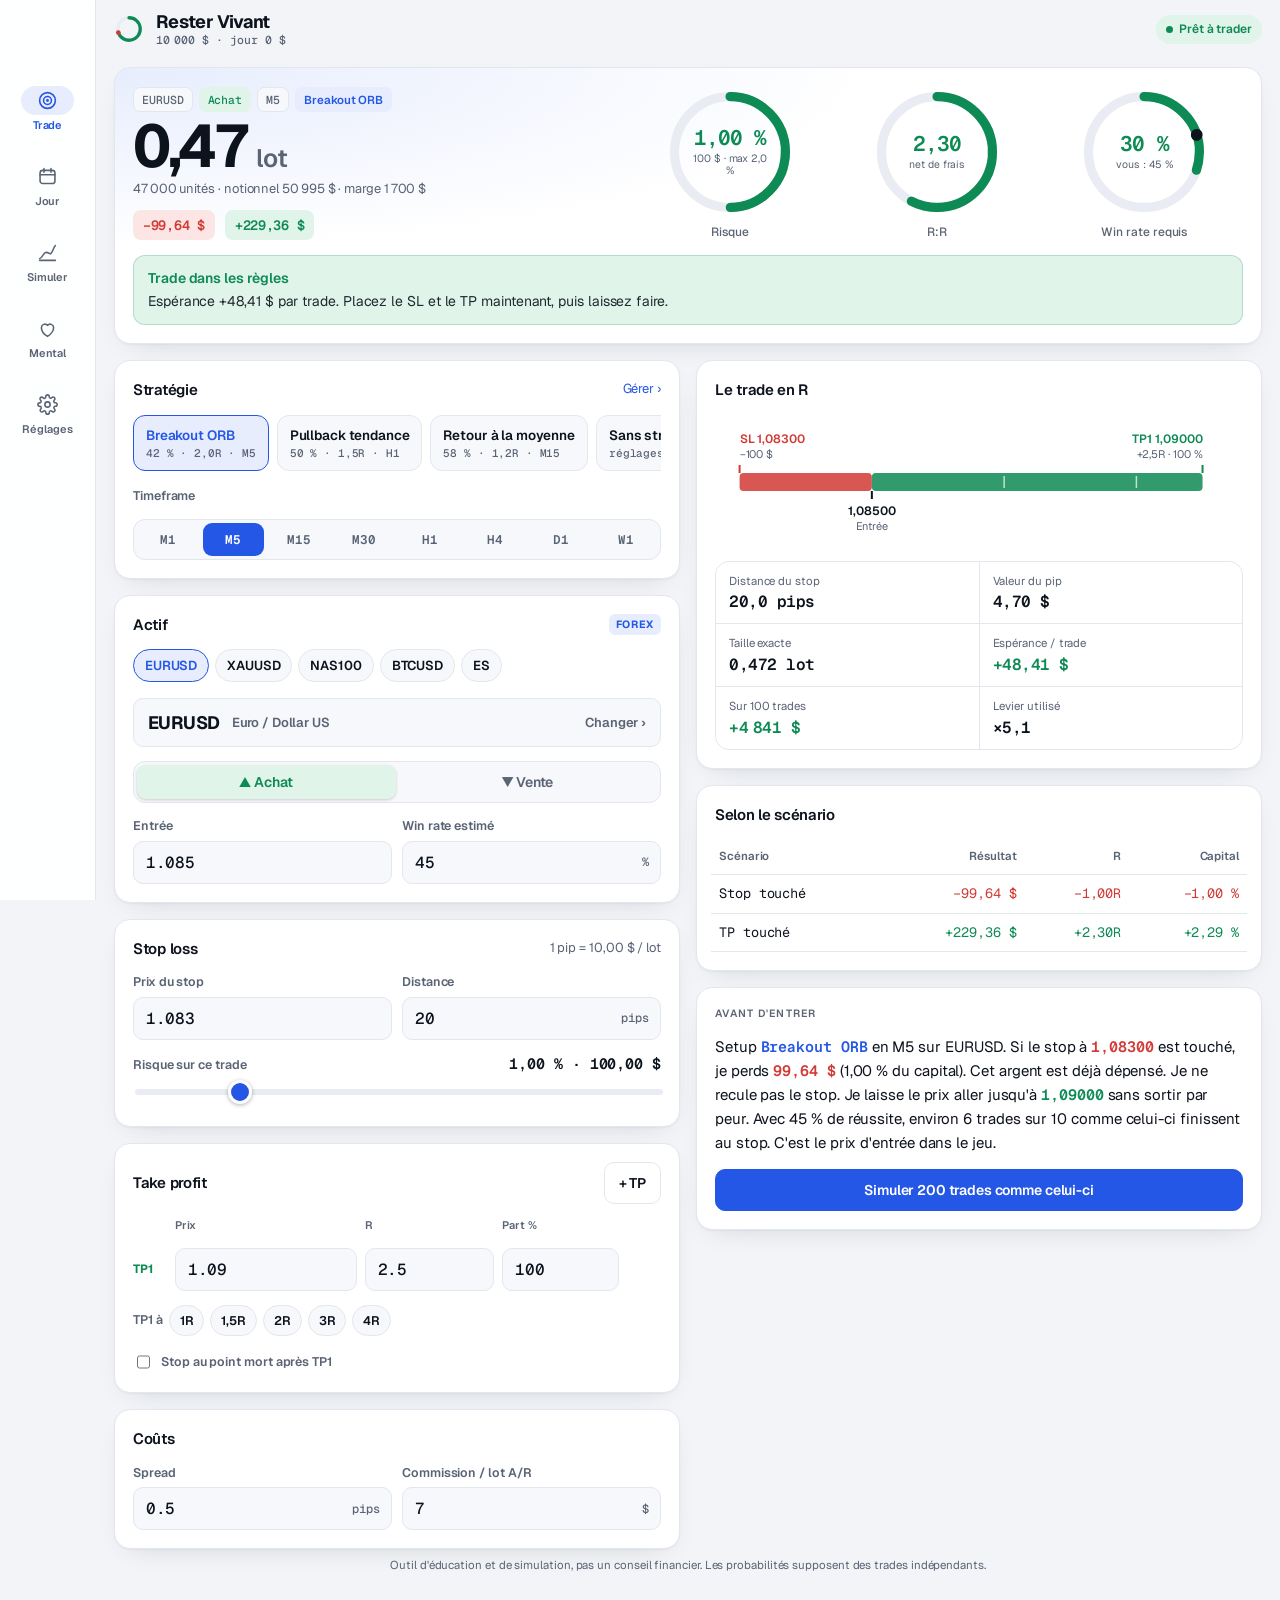
==== commit d33d5b77: "Rester Vivant: Geist type, refined dark/light design, strategies and timeframes Strategies carry the" ====
--- a/risk-app/index.html
+++ b/risk-app/index.html
@@ -16,49 +16,53 @@
 <link rel="apple-touch-icon" href="apple-touch-icon.png">
 <link rel="preconnect" href="https://fonts.googleapis.com">
 <link rel="preconnect" href="https://fonts.gstatic.com" crossorigin>
-<link rel="stylesheet" href="https://fonts.googleapis.com/css2?family=Sora:wght@500;600;700&family=Inter:wght@400;500;600&family=JetBrains+Mono:wght@500;600&display=swap">
+<link rel="stylesheet" href="https://fonts.googleapis.com/css2?family=Geist:wght@400;500;600;700;800&family=Geist+Mono:wght@400;500;600&display=swap">
 <style>
 /* Layout: a pocket risk desk — app bar on top, bottom tab bar on phones that becomes a left rail on wide screens; each screen opens with rings, then the detail. */
 :root {
-  --bg: #0B1118;
-  --surface: #121A24;
-  --raised: #182230;
-  --ink: #E6ECF3;
-  --muted: #8C9AAD;
-  --line: #233042;
-  --track: #223044;
-  --accent: #7FA8FF;
-  --accent-ink: #0B1118;
-  --accent-soft: #1A2840;
-  --gain: #3DD68C;
-  --gain-soft: #12301F;
-  --loss: #FF6B5E;
-  --loss-soft: #36181A;
-  --warn: #F5B544;
-  --warn-soft: #33270F;
-  --f-display: "Sora", "Avenir Next", "Segoe UI", sans-serif;
-  --f-body: "Inter", system-ui, -apple-system, "Segoe UI", sans-serif;
-  --f-data: "JetBrains Mono", ui-monospace, "SFMono-Regular", Menlo, monospace;
-  --nav-h: 64px;
+  --bg: #07090D;
+  --surface: #0E131A;
+  --raised: #141A23;
+  --ink: #EEF2F7;
+  --muted: #8892A3;
+  --line: #1D2530;
+  --track: #1A222D;
+  --accent: #5B8CFF;
+  --accent-ink: #FFFFFF;
+  --accent-soft: #142039;
+  --gain: #2ED38A;
+  --gain-soft: #0F2A1E;
+  --loss: #FF5F5F;
+  --loss-soft: #2F1516;
+  --warn: #F2B53F;
+  --warn-soft: #2D230E;
+  --glow: 0.45;
+  --shadow: 0 1px 0 rgba(255,255,255,.035) inset, 0 12px 32px -18px rgba(0,0,0,.8);
+  --f-display: "Geist", "SF Pro Display", "Helvetica Neue", Arial, sans-serif;
+  --f-body: "Geist", "SF Pro Text", system-ui, -apple-system, "Segoe UI", sans-serif;
+  --f-data: "Geist Mono", "SF Mono", ui-monospace, Menlo, monospace;
+  --nav-h: 66px;
   color-scheme: dark;
 }
 @media (prefers-color-scheme: light) {
   :root:not([data-theme="dark"]) {
-    --bg: #EDF1F6; --surface: #FFFFFF; --raised: #F5F7FA; --ink: #131C29; --muted: #5D6B7E; --line: #DCE3EC; --track: #E3E9F1;
-    --accent: #2F5BD3; --accent-ink: #FFFFFF; --accent-soft: #E3EAFB; --gain: #13834F; --gain-soft: #DCF2E6;
-    --loss: #C4372C; --loss-soft: #FBE3E0; --warn: #A2650A; --warn-soft: #F8ECD4; color-scheme: light;
+    --bg: #F2F4F7; --surface: #FFFFFF; --raised: #F6F8FB; --ink: #0D131D; --muted: #5A6475; --line: #E2E7EE; --track: #E9EDF3;
+    --accent: #2457E6; --accent-ink: #FFFFFF; --accent-soft: #E7EDFD; --gain: #0E8A55; --gain-soft: #E0F4EA;
+    --loss: #D23A35; --loss-soft: #FCE6E5; --warn: #A6680B; --warn-soft: #FAEFD9; --glow: 0;
+    --shadow: 0 1px 2px rgba(16,24,40,.04), 0 10px 28px -16px rgba(16,24,40,.18); color-scheme: light;
   }
 }
 :root[data-theme="light"] {
-  --bg: #EDF1F6; --surface: #FFFFFF; --raised: #F5F7FA; --ink: #131C29; --muted: #5D6B7E; --line: #DCE3EC; --track: #E3E9F1;
-  --accent: #2F5BD3; --accent-ink: #FFFFFF; --accent-soft: #E3EAFB; --gain: #13834F; --gain-soft: #DCF2E6;
-  --loss: #C4372C; --loss-soft: #FBE3E0; --warn: #A2650A; --warn-soft: #F8ECD4; color-scheme: light;
+  --bg: #F2F4F7; --surface: #FFFFFF; --raised: #F6F8FB; --ink: #0D131D; --muted: #5A6475; --line: #E2E7EE; --track: #E9EDF3;
+  --accent: #2457E6; --accent-ink: #FFFFFF; --accent-soft: #E7EDFD; --gain: #0E8A55; --gain-soft: #E0F4EA;
+  --loss: #D23A35; --loss-soft: #FCE6E5; --warn: #A6680B; --warn-soft: #FAEFD9; --glow: 0;
+  --shadow: 0 1px 2px rgba(16,24,40,.04), 0 10px 28px -16px rgba(16,24,40,.18); color-scheme: light;
 }
 * { box-sizing: border-box; }
 [hidden] { display: none !important; }
 html, body { margin: 0; }
 body {
-  background: var(--bg); color: var(--ink); font-family: var(--f-body); font-size: 15px; line-height: 1.45;
+  background: var(--bg); color: var(--ink); font-family: var(--f-body); font-size: 15px; line-height: 1.45; font-feature-settings: "ss01", "cv11"; letter-spacing: -0.005em;
   -webkit-font-smoothing: antialiased; -webkit-tap-highlight-color: transparent;
 }
 body::before { content: ""; position: fixed; inset: 0 0 auto; height: env(safe-area-inset-top, 0px); z-index: 30; background: var(--bg); }
@@ -68,7 +72,9 @@
 .appbar { position: sticky; top: env(safe-area-inset-top, 0px); z-index: 20; background: color-mix(in srgb, var(--bg) 88%, transparent); backdrop-filter: blur(12px); -webkit-backdrop-filter: blur(12px); }
 .appbar .gutter { display: flex; align-items: center; gap: 12px; padding-block: 12px; max-width: 1180px; margin: 0 auto; }
 .logo { width: 30px; height: 30px; flex: none; }
-.appbar h1 { font-family: var(--f-display); font-weight: 700; font-size: 19px; letter-spacing: -0.02em; margin: 0; flex: 1; min-width: 0; }
+.appbar h1 { font-family: var(--f-display); font-weight: 700; font-size: 18px; letter-spacing: -0.035em; margin: 0; line-height: 1.1; }
+.brandtxt { display: flex; flex-direction: column; flex: 1; min-width: 0; }
+.brandtxt span { font: 500 11.5px var(--f-data); color: var(--muted); letter-spacing: 0; white-space: nowrap; overflow: hidden; text-overflow: ellipsis; }
 .status { display: inline-flex; align-items: center; gap: 6px; font-size: 12px; font-weight: 600; padding: 6px 10px; border-radius: 99px; background: var(--gain-soft); color: var(--gain); white-space: nowrap; }
 .status::before { content: ""; width: 7px; height: 7px; border-radius: 50%; background: currentColor; }
 .status.mid { background: var(--warn-soft); color: var(--warn); }
@@ -80,8 +86,10 @@
   display: grid; grid-template-columns: repeat(5, 1fr);
 }
 nav.tabbar a { display: flex; flex-direction: column; align-items: center; justify-content: center; gap: 3px; height: var(--nav-h); color: var(--muted); text-decoration: none; font-size: 11px; font-weight: 600; }
-nav.tabbar svg { width: 22px; height: 22px; stroke: currentColor; fill: none; stroke-width: 1.8; stroke-linecap: round; stroke-linejoin: round; }
+nav.tabbar svg { box-sizing: content-box; padding: 4px 16px; border-radius: 99px; transition: background .2s; width: 21px; height: 21px; stroke: currentColor; fill: none; stroke-width: 1.8; stroke-linecap: round; stroke-linejoin: round; }
 nav.tabbar a[aria-current="page"] { color: var(--accent); }
+nav.tabbar a[aria-current="page"] svg { background: var(--accent-soft); }
+nav.tabbar { backdrop-filter: blur(14px); -webkit-backdrop-filter: blur(14px); background: color-mix(in srgb, var(--surface) 92%, transparent); }
 main { padding-bottom: calc(var(--nav-h) + env(safe-area-inset-bottom, 0px) + 24px); }
 main > .gutter { max-width: 1180px; margin: 0 auto; padding-block: 8px 0; }
 @media (min-width: 960px) {
@@ -95,35 +103,58 @@
 .screen { display: flex; flex-direction: column; gap: 16px; }
 .grid2 { display: grid; grid-template-columns: minmax(0, 1fr) minmax(0, 1fr); gap: 16px; align-items: start; }
 @media (max-width: 860px) { .grid2 { grid-template-columns: minmax(0, 1fr); } }
-.card { background: var(--surface); border: 1px solid var(--line); border-radius: 18px; padding: 18px; display: flex; flex-direction: column; gap: 14px; min-width: 0; }
-.card h2 { font-family: var(--f-display); font-size: 16px; font-weight: 600; margin: 0; letter-spacing: -0.01em; text-wrap: balance; }
+.card { background: var(--surface); border: 1px solid var(--line); border-radius: 16px; padding: 18px; box-shadow: var(--shadow); display: flex; flex-direction: column; gap: 14px; min-width: 0; }
+.card h2 { font-family: var(--f-display); font-size: 15px; font-weight: 600; margin: 0; letter-spacing: -0.02em; text-wrap: balance; }
+.card.lead { background: radial-gradient(120% 120% at 0% 0%, var(--accent-soft) 0%, transparent 55%), var(--surface); }
+.ctx { display: flex; flex-wrap: wrap; gap: 6px; }
+.ctx span { font: 500 11.5px var(--f-data); padding: 4px 8px; border-radius: 7px; background: var(--raised); border: 1px solid var(--line); color: var(--muted); }
+.ctx span.dirL { color: var(--gain); background: var(--gain-soft); border-color: transparent; }
+.ctx span.dirS { color: var(--loss); background: var(--loss-soft); border-color: transparent; }
+.ctx span.st { color: var(--accent); background: var(--accent-soft); border-color: transparent; font-family: var(--f-body); font-weight: 600; }
+.tfs { display: grid; grid-template-columns: repeat(8, minmax(0, 1fr)); gap: 4px; background: var(--raised); border: 1px solid var(--line); border-radius: 12px; padding: 3px; }
+.tfs button { padding: 8px 0; border: 0; border-radius: 9px; background: transparent; font: 600 12.5px var(--f-data); color: var(--muted); }
+.tfs button[aria-pressed="true"] { background: var(--accent); color: var(--accent-ink); }
+.strats { display: flex; gap: 8px; overflow-x: auto; scrollbar-width: none; padding-bottom: 2px; }
+.strats::-webkit-scrollbar { display: none; }
+.strats button { flex: none; display: flex; flex-direction: column; align-items: flex-start; gap: 2px; padding: 10px 12px; border-radius: 12px; min-width: 132px; text-align: left; }
+.strats button b { font-weight: 600; font-size: 13.5px; letter-spacing: -0.01em; }
+.strats button small { font: 500 11px var(--f-data); color: var(--muted); }
+.strats button[aria-pressed="true"] { border-color: var(--accent); background: var(--accent-soft); }
+.strats button[aria-pressed="true"] b { color: var(--accent); }
+.strow { display: grid; grid-template-columns: minmax(0, 1.8fr) minmax(0, .9fr) minmax(0, .9fr) minmax(0, .9fr) 34px; gap: 8px; align-items: center; }
+.sthead { display: grid; grid-template-columns: minmax(0, 1.8fr) minmax(0, .9fr) minmax(0, .9fr) minmax(0, .9fr) 34px; gap: 8px; font-size: 11px; color: var(--muted); font-weight: 600; }
+@media (max-width: 560px) { .sthead { display: none; } .strow { grid-template-columns: minmax(0, 1fr) minmax(0, 1fr) minmax(0, 1fr) 34px; padding-bottom: 8px; border-bottom: 1px solid var(--line); } .strow input[data-k="name"] { grid-column: 1 / -1; } }
+.strow input, .strow select { padding: 9px 8px; font-size: 14px; }
+.strow input[data-k="name"] { font-family: var(--f-body); font-weight: 600; }
 .card-head { display: flex; align-items: center; justify-content: space-between; gap: 10px; flex-wrap: wrap; }
-.eyebrow { font-size: 11px; font-weight: 600; letter-spacing: 0.09em; text-transform: uppercase; color: var(--muted); }
+.eyebrow { font-size: 10.5px; font-weight: 600; letter-spacing: 0.12em; text-transform: uppercase; color: var(--muted); }
 .note { font-size: 13px; color: var(--muted); margin: 0; }
 .hero { display: grid; grid-template-columns: minmax(0, 1.1fr) minmax(0, 1.4fr); gap: 18px; align-items: center; }
 @media (max-width: 720px) { .hero { grid-template-columns: minmax(0, 1fr); } }
 .big { display: flex; flex-direction: column; gap: 4px; min-width: 0; }
-.big .val { font-family: var(--f-display); font-weight: 700; font-size: clamp(38px, 9vw, 54px); letter-spacing: -0.03em; line-height: 1; font-variant-numeric: tabular-nums; }
+.big .val { font-family: var(--f-display); font-weight: 700; font-size: clamp(42px, 10vw, 60px); letter-spacing: -0.05em; line-height: 1; font-variant-numeric: tabular-nums; }
 .big .val small { font-size: 0.42em; font-weight: 600; color: var(--muted); letter-spacing: 0; margin-left: 6px; }
 .big .sub { color: var(--muted); font-size: 13px; }
 .pl { display: flex; gap: 10px; flex-wrap: wrap; margin-top: 8px; }
-.pl span { font: 600 14px var(--f-data); padding: 6px 10px; border-radius: 10px; font-variant-numeric: tabular-nums; }
+.pl span { font: 600 13.5px var(--f-data); padding: 6px 10px; border-radius: 8px; letter-spacing: -0.02em; font-variant-numeric: tabular-nums; }
 .pl .l { background: var(--loss-soft); color: var(--loss); } .pl .g { background: var(--gain-soft); color: var(--gain); }
 
 .rings { display: grid; grid-template-columns: repeat(3, minmax(0, 1fr)); gap: 10px; }
 .ring { display: flex; flex-direction: column; align-items: center; gap: 6px; text-align: center; min-width: 0; }
 .ring .dial { position: relative; width: 100%; max-width: 132px; aspect-ratio: 1; }
 .ring svg { width: 100%; height: 100%; display: block; transform: rotate(-90deg); }
-.ring .trk { fill: none; stroke: var(--track); stroke-width: 9; }
-.ring .arc { fill: none; stroke: var(--accent); stroke-width: 9; stroke-linecap: round; transition: stroke-dasharray .6s cubic-bezier(.2,.8,.2,1), stroke .3s; }
+.ring .trk { fill: none; stroke: var(--track); stroke-width: 7; }
+.ring { --tone: var(--accent); }
+.ring .arc { filter: drop-shadow(0 0 5px color-mix(in srgb, var(--tone) calc(var(--glow) * 100%), transparent)); fill: none; stroke: var(--tone); stroke-width: 7; stroke-linecap: round; transition: stroke-dasharray .6s cubic-bezier(.2,.8,.2,1), stroke .3s; }
 .ring .mk { fill: var(--ink); transition: transform .6s cubic-bezier(.2,.8,.2,1); transform-origin: 50px 50px; }
 .ring .in { position: absolute; inset: 0; display: flex; flex-direction: column; align-items: center; justify-content: center; padding: 18%; }
-.ring .c { font: 600 clamp(15px, 4.2vw, 21px)/1.05 var(--f-data); font-variant-numeric: tabular-nums; letter-spacing: -0.02em; }
+.ring .c { font: 600 clamp(15px, 4.2vw, 21px)/1.05 var(--f-data); letter-spacing: -0.04em !important; font-variant-numeric: tabular-nums; letter-spacing: -0.02em; }
 .ring .cs { font-size: 10.5px; color: var(--muted); margin-top: 3px; line-height: 1.2; }
 .ring .lb { font-size: 12px; font-weight: 600; }
-.ring[data-tone="good"] .arc { stroke: var(--gain); } .ring[data-tone="good"] .c { color: var(--gain); }
-.ring[data-tone="mid"] .arc { stroke: var(--warn); } .ring[data-tone="mid"] .c { color: var(--warn); }
-.ring[data-tone="bad"] .arc { stroke: var(--loss); } .ring[data-tone="bad"] .c { color: var(--loss); }
+.ring[data-tone="good"] { --tone: var(--gain); } .ring[data-tone="good"] .c { color: var(--gain); }
+.ring[data-tone="mid"] { --tone: var(--warn); } .ring[data-tone="mid"] .c { color: var(--warn); }
+.ring[data-tone="bad"] { --tone: var(--loss); } .ring[data-tone="bad"] .c { color: var(--loss); }
+.ring .lb { color: var(--muted); font-weight: 500; }
 
 .field { display: flex; flex-direction: column; gap: 5px; min-width: 0; }
 .field > label, .lbl { font-size: 12.5px; font-weight: 600; color: var(--muted); }
@@ -131,7 +162,7 @@
 .row.two { grid-template-columns: minmax(0, 1fr) minmax(0, 1fr); }
 .row.three { grid-template-columns: repeat(3, minmax(0, 1fr)); }
 input, select {
-  font: 500 16px/1.2 var(--f-data); color: var(--ink); background: var(--raised); border: 1px solid var(--line); border-radius: 12px;
+  font: 500 16px/1.2 var(--f-data); letter-spacing: -0.02em; color: var(--ink); background: var(--raised); border: 1px solid var(--line); border-radius: 10px;
   padding: 11px 12px; width: 100%; min-width: 0; font-variant-numeric: tabular-nums; appearance: none; -webkit-appearance: none;
 }
 select { font-family: var(--f-body); font-weight: 600; background-image: linear-gradient(45deg, transparent 50%, var(--muted) 50%), linear-gradient(135deg, var(--muted) 50%, transparent 50%); background-position: calc(100% - 17px) 52%, calc(100% - 12px) 52%; background-size: 5px 5px; background-repeat: no-repeat; padding-right: 30px; }
@@ -149,7 +180,10 @@
 .slider .top { display: flex; justify-content: space-between; align-items: baseline; }
 .slider .top b { font: 600 15px var(--f-data); }
 
-button { font: 600 14px var(--f-body); border-radius: 12px; border: 1px solid var(--line); background: var(--raised); color: var(--ink); padding: 11px 14px; cursor: pointer; }
+button { font: 600 14px var(--f-body); letter-spacing: -0.01em; border-radius: 10px; transition: border-color .15s, background .15s, transform .1s;
+}
+button:active { transform: scale(.98); }
+button { border: 1px solid var(--line); background: var(--raised); color: var(--ink); padding: 11px 14px; cursor: pointer; }
 button:hover { border-color: var(--accent); }
 button.primary { background: var(--accent); border-color: var(--accent); color: var(--accent-ink); }
 button.ghost { background: transparent; }
@@ -169,7 +203,7 @@
 .chips button[aria-pressed="true"] { background: var(--accent-soft); border-color: var(--accent); color: var(--accent); }
 
 .assetbtn { display: flex; align-items: center; gap: 12px; width: 100%; text-align: left; padding: 12px 14px; }
-.assetbtn .tk { font: 700 17px var(--f-display); letter-spacing: -0.01em; }
+.assetbtn .tk { font: 700 18px var(--f-display); letter-spacing: -0.03em; }
 .assetbtn .nm { color: var(--muted); font-size: 13px; flex: 1; min-width: 0; overflow: hidden; text-overflow: ellipsis; white-space: nowrap; }
 .tag { font-size: 10.5px; font-weight: 700; letter-spacing: .06em; text-transform: uppercase; padding: 3px 7px; border-radius: 6px; background: var(--accent-soft); color: var(--accent); }
 
@@ -185,7 +219,7 @@
 .oath { margin: 0; font-size: 15px; line-height: 1.6; }
 .oath b { font-family: var(--f-data); font-weight: 600; color: var(--loss); }
 .oath b.g { color: var(--gain); }
-.alert { border-radius: 14px; padding: 12px 14px; font-size: 14px; display: flex; flex-direction: column; gap: 3px; }
+.alert { border-radius: 12px; border: 1px solid color-mix(in srgb, currentColor 22%, transparent); padding: 12px 14px; font-size: 14px; display: flex; flex-direction: column; gap: 3px; }
 .alert strong { font-family: var(--f-display); font-weight: 600; }
 .alert.bad { background: var(--loss-soft); color: var(--loss); }
 .alert.mid { background: var(--warn-soft); color: var(--warn); }
@@ -195,7 +229,7 @@
 .kv { display: grid; grid-template-columns: repeat(2, minmax(0, 1fr)); gap: 1px; background: var(--line); border: 1px solid var(--line); border-radius: 14px; overflow: hidden; }
 .kv > div { background: var(--surface); padding: 11px 13px; display: flex; flex-direction: column; gap: 2px; min-width: 0; }
 .kv .k { font-size: 11.5px; color: var(--muted); }
-.kv .v { font: 600 16px var(--f-data); font-variant-numeric: tabular-nums; overflow-wrap: anywhere; }
+.kv .v { font: 600 16px var(--f-data); letter-spacing: -0.03em; font-variant-numeric: tabular-nums; overflow-wrap: anywhere; }
 .kv .v.g { color: var(--gain); } .kv .v.l { color: var(--loss); } .kv .v.w { color: var(--warn); }
 
 .tablebox { overflow-x: auto; margin: 0 -4px; }
@@ -251,7 +285,7 @@
 <header class="appbar">
   <div class="gutter">
     <svg class="logo" viewBox="0 0 64 64" aria-hidden="true"><circle cx="32" cy="32" r="24" fill="none" stroke="var(--track)" stroke-width="7"/><path d="M32 8 A24 24 0 1 1 9.2 39.4" fill="none" stroke="var(--gain)" stroke-width="7" stroke-linecap="round"/><circle cx="9.2" cy="39.4" r="5" fill="var(--loss)"/></svg>
-    <h1>Rester Vivant</h1>
+    <div class="brandtxt"><h1>Rester Vivant</h1><span id="hdr-sub">10 000 $ · jour +0 $</span></div>
     <span class="status" id="hdr-status">Prêt à trader</span>
   </div>
 </header>
@@ -269,10 +303,10 @@
 
 <!-- =================== TRADE =================== -->
 <section class="screen" id="view-trade">
-  <div class="card">
+  <div class="card lead">
     <div class="hero">
       <div class="big">
-        <span class="eyebrow" id="t-asset-line">EUR/USD · Achat</span>
+        <div class="ctx" id="t-asset-line"></div>
         <span class="val" id="t-size">0,50<small>lot</small></span>
         <span class="sub" id="t-size-sub">50 000 unités · marge 1 808 $</span>
         <div class="pl"><span class="l" id="t-loss">−100 $</span><span class="g" id="t-gain">+250 $</span></div>
@@ -288,6 +322,12 @@
 
   <div class="grid2">
     <div class="screen">
+      <div class="card">
+        <div class="card-head"><h2>Stratégie</h2><a class="note" href="#reglages" style="color:var(--accent);text-decoration:none">Gérer ›</a></div>
+        <div class="strats" id="t-strats"></div>
+        <span class="lbl">Timeframe</span>
+        <div class="tfs" id="t-tf"></div>
+      </div>
       <div class="card">
         <div class="card-head"><h2>Actif</h2><span class="tag" id="t-asset-class">Forex</span></div>
         <div class="chips" id="t-recent"></div>
@@ -378,6 +418,8 @@
       <div class="card-head"><h2>Journal du jour</h2><span class="note" id="j-sum"></span></div>
       <div class="log" id="j-log"></div>
       <div class="kv" id="j-stats"></div>
+      <h2>Par stratégie</h2>
+      <div class="tablebox"><table id="j-bystrat"></table></div>
     </div>
   </div>
 </section>
@@ -489,7 +531,7 @@
       </div>
       <div class="card">
         <h2>Levier par classe d'actif</h2>
-        <div class="row three" id="g-lev"></div>
+        <div class="row" id="g-lev" style="grid-template-columns:repeat(auto-fit,minmax(130px,1fr))"></div>
       </div>
       <div class="card">
         <h2>Apparence</h2>
@@ -498,9 +540,15 @@
     </div>
     <div class="screen">
       <div class="card">
+        <div class="card-head"><h2>Stratégies</h2><button type="button" class="ghost" id="st-add">+ Stratégie</button></div>
+        <p class="note">Chaque stratégie garde son win rate, son R:R minimum et son timeframe. Le journal calcule ses vraies stats.</p>
+        <div class="sthead"><span>Nom</span><span>Win rate</span><span>R:R min</span><span>TF</span><span></span></div>
+        <div id="st-list" style="display:flex;flex-direction:column;gap:8px"></div>
+      </div>
+      <div class="card">
         <h2>Taux de change (1 unité = x $)</h2>
         <p class="note">Sert à convertir la valeur du pip pour les paires croisées et les actifs cotés hors dollar. Les paires USD/xxx se convertissent avec leur propre prix.</p>
-        <div class="row three" id="g-rates"></div>
+        <div class="row" id="g-rates" style="grid-template-columns:repeat(auto-fit,minmax(130px,1fr))"></div>
       </div>
       <div class="card">
         <div class="card-head"><h2>Actif personnalisé</h2></div>
@@ -591,6 +639,7 @@
     A("MGC", "Micro Or (10 $/pt)", "fut", 10, 0.1, "USD", 1, 4000, 1, 1),
     A("STOCK", "Action US (générique)", "stock", 1, 0.01, "USD", 2, 100, 1, 1)
   ];
+  var TFS = ["M1", "M5", "M15", "M30", "H1", "H4", "D1", "W1"];
   var CURR = ["USD", "EUR", "GBP", "JPY", "CHF", "CAD", "AUD"];
 
   // ---------- state ----------
@@ -598,7 +647,12 @@
   var DEFAULTS = {
     settings: { capital: 10000, riskPct: 1, maxRiskPct: 2, dailyLossPct: 3, maxTrades: 5, maxLossStreak: 3, winRate: 45, minRR: 1.5,
       lev: { fx: 30, metal: 20, idx: 20, crypto: 2, fut: 20, stock: 5 }, rates: { EUR: 1.08, GBP: 1.27, JPY: 0.0067, CHF: 1.13, CAD: 0.73, AUD: 0.66 }, theme: "auto" },
-    trade: { asset: "EURUSD", dir: "long", entry: 1.085, sl: 1.083, riskPct: 1, wr: 45, tps: [{ price: 1.09, pct: 100 }], be: false, spread: 0.5, comm: 7, recent: ["EURUSD", "XAUUSD", "NAS100", "BTCUSD", "ES"] },
+    strategies: [
+      { id: "s1", name: "Breakout ORB", wr: 42, minRR: 2, tf: "M5" },
+      { id: "s2", name: "Pullback tendance", wr: 50, minRR: 1.5, tf: "H1" },
+      { id: "s3", name: "Retour à la moyenne", wr: 58, minRR: 1.2, tf: "M15" }
+    ],
+    trade: { strat: "s1", tf: "M5", asset: "EURUSD", dir: "long", entry: 1.085, sl: 1.083, riskPct: 1, wr: 45, tps: [{ price: 1.09, pct: 100 }], be: false, spread: 0.5, comm: 7, recent: ["EURUSD", "XAUUSD", "NAS100", "BTCUSD", "ES"] },
     sim: { risk: 1, wr: 45, rr: 2, n: 200, ruin: 30, sd: 5, mode: "pct" },
     emo: { cut: 40, cutr: 0.7, move: 20, mover: 1.8 },
     custom: [], journal: []
@@ -609,6 +663,8 @@
   try { var raw = localStorage.getItem(KEY); if (raw) S = merge(clone(DEFAULTS), JSON.parse(raw)); } catch (e) {}
   var saveT = null;
   function save() { clearTimeout(saveT); saveT = setTimeout(function () { try { localStorage.setItem(KEY, JSON.stringify(S)); } catch (e) {} }, 150); }
+  function strat(id) { id = id || S.trade.strat; for (var i = 0; i < S.strategies.length; i++) if (S.strategies[i].id === id) return S.strategies[i]; return null; }
+  function minRR() { var st = strat(); return st && st.minRR > 0 ? st.minRR : S.settings.minRR; }
   function assets() { return BASE_ASSETS.concat(S.custom); }
   function asset(id) { var l = assets(); for (var i = 0; i < l.length; i++) if (l[i].id === id) return l[i]; return BASE_ASSETS[0]; }
 
@@ -666,6 +722,7 @@
   function renderHeader() {
     var d = dayState(), h = $("hdr-status");
     h.className = "status" + (d.stop ? " bad" : (d.warn ? " mid" : ""));
+    $("hdr-sub").textContent = money(S.settings.capital, 0) + " · jour " + smoney(d.pl, 0);
     h.textContent = d.stop ? "Stop pour aujourd'hui" : (d.warn ? "Prudence" : "Prêt à trader");
   }
 
@@ -756,6 +813,8 @@
     $("t-asset-tk").textContent = a.id; $("t-asset-nm").textContent = a.name; $("t-asset-class").textContent = CLASSES[a.cls];
     $("t-sldist-u").textContent = UNIT[a.cls]; $("t-spread-u").textContent = UNIT[a.cls];
     $("t-comm-lbl").textContent = "Commission / " + LOTW[a.cls] + " A/R";
+    $("t-strats").innerHTML = S.strategies.map(function (x) { return '<button type="button" data-id="' + esc(x.id) + '" aria-pressed="' + (x.id === T.strat) + '"><b>' + esc(x.name) + "</b><small>" + pct(x.wr, 0) + " · " + fx(x.minRR, 1) + "R · " + esc(x.tf) + "</small></button>"; }).join("") + '<button type="button" data-id="" aria-pressed="' + (!strat()) + '"><b>Sans stratégie</b><small>réglages généraux</small></button>';
+    $("t-tf").innerHTML = TFS.map(function (t) { return '<button type="button" data-tf="' + t + '" aria-pressed="' + (t === T.tf) + '">' + t + "</button>"; }).join("");
     $("t-recent").innerHTML = T.recent.map(function (id) { return '<button type="button" data-id="' + esc(id) + '" aria-pressed="' + (id === T.asset) + '">' + esc(id) + "</button>"; }).join("");
     var tpActive = active && active.closest && active.closest("#t-tps");
     if (!tpActive) renderTP();
@@ -765,7 +824,8 @@
     syncTradeInputs();
     var c = calcTrade(), a = c.a, T = S.trade, st = S.settings;
     var dirTxt = T.dir === "long" ? "Achat" : "Vente";
-    $("t-asset-line").textContent = a.id + " · " + dirTxt;
+    var stx = strat();
+    $("t-asset-line").innerHTML = "<span>" + esc(a.id) + '</span><span class="' + (T.dir === "long" ? "dirL" : "dirS") + '">' + dirTxt + "</span><span>" + esc(T.tf) + "</span>" + (stx ? '<span class="st">' + esc(stx.name) + "</span>" : "");
     $("t-risk-val").textContent = pct(T.riskPct, 2) + " · " + money(st.capital * T.riskPct / 100);
     $("t-sl-note").textContent = isFinite(c.pipVal) ? "1 " + UNIT[a.cls].replace(/s$/, "") + " = " + money(c.pipVal, 2) + " / " + LOTW[a.cls] : "";
     if (!c.ok || !c.lots) {
@@ -784,9 +844,9 @@
     $("t-loss").textContent = smoney(-c.loss);
     $("t-gain").textContent = smoney(c.gain);
 
-    var maxR = st.maxRiskPct, rp = c.riskPctReal;
-    setRing("r-risk", rp / maxR, rp > maxR + 1e-9 ? "bad" : (rp > maxR * 0.75 ? "mid" : "good"), pct(rp, 2), money(c.loss) + " / max " + pct(maxR, 1));
-    setRing("r-rr", c.rr / 4, c.rr < st.minRR ? (c.rr < 1 ? "bad" : "mid") : "good", fx(c.rr, 2), c.rr < st.minRR ? "min " + fx(st.minRR, 1) : "net de frais");
+    var maxR = st.maxRiskPct, rp = c.riskPctReal, mrr = minRR();
+    setRing("r-risk", rp / maxR, rp > maxR + 1e-9 ? "bad" : (rp > maxR * 0.75 ? "mid" : "good"), pct(rp, 2), money(c.loss, 0) + " · max " + pct(maxR, 1));
+    setRing("r-rr", c.rr / 4, c.rr < mrr ? (c.rr < 1 ? "bad" : "mid") : "good", fx(c.rr, 2), c.rr < mrr ? "min " + fx(mrr, 1) : "net de frais");
     var margin = c.wr - c.be;
     setRing("r-edge", c.be, margin > 0.05 ? "good" : (margin >= 0 ? "mid" : "bad"), pct(c.be * 100, 0), "vous : " + pct(c.wr * 100, 0), c.wr);
 
@@ -794,7 +854,7 @@
     if (rp > maxR + 1e-9) alertBox("t-alert", "bad", "Risque au-dessus de votre limite", "Vous risquez " + pct(rp, 2) + " pour une limite de " + pct(maxR, 1) + ". Baissez le curseur de risque.");
     else if (dayState().stop) alertBox("t-alert", "bad", "Stop pour aujourd'hui", dayState().reason + ". Le meilleur trade maintenant, c'est aucun trade.");
     else if (c.loss > dayState().room + 1e-9) alertBox("t-alert", "mid", "Ce trade dépasse ce qu'il reste pour la journée", "Il vous reste " + money(dayState().room) + " avant la perte max du jour.");
-    else if (c.rr < st.minRR) alertBox("t-alert", "mid", "R:R sous votre minimum", "R:R net de " + fx(c.rr, 2) + " pour un minimum de " + fx(st.minRR, 1) + ". Éloignez l'objectif ou passez votre tour.");
+    else if (c.rr < mrr) alertBox("t-alert", "mid", "R:R sous votre minimum", "R:R net de " + fx(c.rr, 2) + " pour un minimum de " + fx(mrr, 1) + (stx ? " (" + esc(stx.name) + ")" : "") + ". Éloignez l'objectif ou passez votre tour.");
     else if (c.ev <= 0) alertBox("t-alert", "mid", "Espérance négative", "Avec " + pct(c.wr * 100, 0) + " de réussite, il faut au moins " + pct(c.be * 100, 0) + " pour ce R:R.");
     else alertBox("t-alert", "good", "Trade dans les règles", "Espérance " + smoney(c.ev) + " par trade. Placez le SL et le TP maintenant, puis laissez faire.");
 
@@ -814,7 +874,7 @@
 
     drawLadder(c);
     var lastTp = c.tps.length ? c.tps[c.tps.length - 1].price : NaN;
-    $("t-oath").innerHTML = "Si le stop à <b>" + fx(c.sl, a.dec) + "</b> est touché, je perds <b>" + money(c.loss) + "</b> (" + pct(rp, 2) + " du capital). Cet argent est déjà dépensé. " +
+    $("t-oath").innerHTML = (stx ? "Setup <b class=\"g\" style=\"color:var(--accent)\">" + esc(stx.name) + "</b> en " + esc(T.tf) + " sur " + esc(a.id) + ". " : "") + "Si le stop à <b>" + fx(c.sl, a.dec) + "</b> est touché, je perds <b>" + money(c.loss) + "</b> (" + pct(rp, 2) + " du capital). Cet argent est déjà dépensé. " +
       "Je ne recule pas le stop. Je laisse le prix aller jusqu'à <b class=\"g\">" + fx(lastTp, a.dec) + "</b> sans sortir par peur. Avec " + pct(c.wr * 100, 0) + " de réussite, environ " +
       fx(Math.round((1 - c.wr) * 10), 0) + " trades sur 10 comme celui-ci finissent au stop. C'est le prix d'entrée dans le jeu.";
   }
@@ -899,6 +959,13 @@
     var T = S.trade, sg = T.dir === "long" ? 1 : -1, d = Math.abs(T.entry - T.sl), a = asset(T.asset);
     T.tps[0].price = roundTo(T.entry + sg * parseFloat(b.dataset.r) * d, a.dec + 1); renderTP(); tradeChanged();
   });
+  $("t-strats").addEventListener("click", function (e) {
+    var b = e.target.closest("button"); if (!b) return;
+    var T = S.trade; T.strat = b.dataset.id; var x = strat();
+    if (x) { T.wr = x.wr; T.tf = x.tf; } else T.wr = S.settings.winRate;
+    tradeChanged();
+  });
+  $("t-tf").addEventListener("click", function (e) { var b = e.target.closest("button"); if (b) { S.trade.tf = b.dataset.tf; tradeChanged(); } });
   $("t-recent").addEventListener("click", function (e) { var b = e.target.closest("button"); if (b) pickAsset(b.dataset.id); });
 
   function pickAsset(id) {
@@ -947,7 +1014,7 @@
   function addResult(r, note) {
     if (!isFinite(r)) return;
     var now = new Date();
-    S.journal.push({ day: dayKey(now), t: now.getTime(), r: r, usd: r * oneR(), note: note || "" });
+    S.journal.push({ day: dayKey(now), t: now.getTime(), r: r, usd: r * oneR(), note: note || "", asset: S.trade.asset, tf: S.trade.tf, strat: S.trade.strat, dir: S.trade.dir });
     if (S.journal.length > 2000) S.journal = S.journal.slice(-2000);
     save(); renderJour(); renderHeader();
   }
@@ -979,12 +1046,18 @@
     $("j-log").innerHTML = d.list.length ? d.list.slice().reverse().map(function (e) {
       var col = e.r > 0 ? "var(--gain)" : (e.r < 0 ? "var(--loss)" : "var(--muted)");
       var tm = new Date(e.t); tm = String(tm.getHours()).padStart(2, "0") + ":" + String(tm.getMinutes()).padStart(2, "0");
-      return '<div class="it"><span class="dot" style="background:' + col + '"></span><span class="tm">' + tm + '</span><span class="ds">' + (esc(e.note) || (e.r > 0 ? "Gain" : (e.r < 0 ? "Perte" : "Point mort"))) +
+      return '<div class="it"><span class="dot" style="background:' + col + '"></span><span class="tm">' + tm + '</span><span class="ds">' + [e.asset, e.tf, strat(e.strat) ? strat(e.strat).name : ""].filter(Boolean).map(esc).join(" · ") + (e.note ? ' <span style="color:var(--muted)">— ' + esc(e.note) + "</span>" : (e.asset ? "" : (e.r > 0 ? "Gain" : (e.r < 0 ? "Perte" : "Point mort")))) +
         '</span><span class="r" style="color:' + col + '">' + R(e.r, 1) + ' · ' + smoney(e.usd, 0) + '</span><button type="button" class="ghost" data-t="' + e.t + '" aria-label="Supprimer" style="padding:4px 8px">×</button></div>';
     }).join("") : '<p class="note">Aucun trade aujourd\'hui. Ajoutez chaque résultat dès la sortie : stop, point mort ou gain.</p>';
     $("j-sum").textContent = d.list.length ? smoney(d.pl, 0) + " · " + R(d.pl / r1, 1) : "";
     var all = S.journal, n = all.length, w = all.filter(function (e) { return e.r > 0; }).length, sumR = all.reduce(function (s, e) { return s + e.r; }, 0);
     var wins = all.filter(function (e) { return e.r > 0; }), avgW = wins.length ? wins.reduce(function (s, e) { return s + e.r; }, 0) / wins.length : NaN;
+    var groups = {}; all.forEach(function (e) { var k = e.strat && strat(e.strat) ? e.strat : ""; (groups[k] = groups[k] || []).push(e); });
+    var keys = Object.keys(groups);
+    $("j-bystrat").innerHTML = keys.length ? "<thead><tr><th>Stratégie</th><th>Trades</th><th>Win rate</th><th>Total</th></tr></thead><tbody>" + keys.map(function (k) {
+      var g = groups[k], gw = g.filter(function (e) { return e.r > 0; }).length, gs = g.reduce(function (s, e) { return s + e.r; }, 0), x = strat(k);
+      return "<tr><td>" + (x ? esc(x.name) : "Sans stratégie") + "</td><td>" + g.length + "</td><td>" + pct(gw / g.length * 100, 0) + (x ? " <small>(prévu " + pct(x.wr, 0) + ")</small>" : "") + '</td><td class="' + (gs > 0 ? "g" : (gs < 0 ? "l" : "")) + '">' + R(gs, 1) + "</td></tr>";
+    }).join("") + "</tbody>" : "<tbody><tr><td>Aucun trade enregistré.</td></tr></tbody>";
     $("j-stats").innerHTML = kv("Trades enregistrés", fx(n, 0)) + kv("Win rate réel", n ? pct(w / n * 100, 0) : "—") + kv("Gain moyen", isFinite(avgW) ? R(avgW, 2) : "—") + kv("Total", n ? R(sumR, 1) : "—", sumR > 0 ? "g" : (sumR < 0 ? "l" : ""));
   }
 
@@ -1047,7 +1120,7 @@
   $("s-run").addEventListener("click", runSim);
   $("s-presets").addEventListener("click", function (e) { var b = e.target.closest("button"); if (b) { S.sim.risk = parseFloat(b.dataset.p); save(); runSim(); } });
   $("s-mine").addEventListener("click", function () {
-    var all = S.journal; if (all.length < 5) { alertBox("s-alert", "mid", "Pas assez de trades dans le journal", "Enregistrez au moins 5 résultats dans l'écran Jour."); return; }
+    var all = S.journal, cur = strat(); var mine = cur ? all.filter(function (e) { return e.strat === cur.id; }) : []; if (mine.length >= 5) all = mine; if (all.length < 5) { alertBox("s-alert", "mid", "Pas assez de trades dans le journal", "Enregistrez au moins 5 résultats dans l'écran Jour."); return; }
     var w = all.filter(function (e) { return e.r > 0; }), l = all.filter(function (e) { return e.r < 0; });
     S.sim.wr = Math.round(w.length / all.length * 100);
     var aw = w.reduce(function (s, e) { return s + e.r; }, 0) / Math.max(1, w.length), al = -l.reduce(function (s, e) { return s + e.r; }, 0) / Math.max(1, l.length);
@@ -1127,6 +1200,7 @@
     $("m-rules").innerHTML = [
       "Je risque " + pct(st.riskPct, 2) + " par trade (" + money(oneR()) + "), jamais plus de " + pct(st.maxRiskPct, 1) + ".",
       "Je pose le stop et l'objectif avant d'entrer. Je ne recule jamais le stop.",
+      "Je ne trade que mes setups écrits" + (S.strategies.length ? " : " + S.strategies.map(function (x) { return esc(x.name) + " (" + esc(x.tf) + ")"; }).join(", ") : "") + ".",
       "Je ne prends pas de trade sous " + fx(st.minRR, 1) + "R.",
       "J'arrête la journée à −" + pct(st.dailyLossPct, 1) + " (" + money(st.capital * st.dailyLossPct / 100, 0) + "), après " + st.maxLossStreak + " pertes d'affilée ou " + st.maxTrades + " trades.",
       "Une série de " + worst + " pertes est normale avec mon win rate. Ce n'est pas un signal pour changer de stratégie.",
@@ -1150,8 +1224,35 @@
     document.querySelectorAll("[data-lev]").forEach(function (el) { if (el !== active) el.value = st.lev[el.dataset.lev]; });
     document.querySelectorAll("[data-rate]").forEach(function (el) { if (el !== active) el.value = st.rates[el.dataset.rate]; });
     $("c-list").innerHTML = S.custom.map(function (a) { return '<div class="it"><span class="tag">' + CLASSES[a.cls] + '</span><span class="ds"><b>' + esc(a.id) + "</b> · " + fx(a.cs, 0) + " × " + a.pip + " " + a.quote + '</span><button type="button" class="ghost" data-del="' + esc(a.id) + '" style="padding:4px 8px" aria-label="Supprimer">×</button></div>'; }).join("");
+    if (!(active && active.closest && active.closest("#st-list"))) {
+      $("st-list").innerHTML = S.strategies.map(function (x) {
+        return '<div class="strow" data-id="' + esc(x.id) + '"><input data-k="name" type="text" maxlength="28" aria-label="Nom" value="' + esc(x.name) + '">' +
+          '<input data-k="wr" type="number" inputmode="decimal" min="1" max="99" step="1" aria-label="Win rate %" value="' + x.wr + '">' +
+          '<input data-k="minRR" type="number" inputmode="decimal" min="0" step="0.1" aria-label="R:R minimum" value="' + x.minRR + '">' +
+          '<select data-k="tf" aria-label="Timeframe">' + TFS.map(function (t) { return "<option" + (t === x.tf ? " selected" : "") + ">" + t + "</option>"; }).join("") + "</select>" +
+          '<button type="button" class="ghost" data-k="del" style="padding:6px 0" aria-label="Supprimer">×</button></div>';
+      }).join("") || '<p class="note">Aucune stratégie. Ajoutez-en une.</p>';
+    }
     applyTheme();
   }
+  function stEdit(e) {
+    var row = e.target.closest(".strow"); if (!row) return; var x = strat(row.dataset.id), k = e.target.dataset.k; if (!x || !k || k === "del") return;
+    if (k === "name") x.name = e.target.value.trim() || "Stratégie";
+    else if (k === "tf") x.tf = e.target.value;
+    else { var v = parseFloat(String(e.target.value).replace(",", ".")); if (isFinite(v) && v >= 0) x[k] = k === "wr" ? clamp(v, 1, 99) : v; }
+    if (S.trade.strat === x.id) { S.trade.wr = x.wr; if (k === "tf") S.trade.tf = x.tf; }
+    save();
+  }
+  $("st-list").addEventListener("input", stEdit);
+  $("st-list").addEventListener("change", stEdit);
+  $("st-list").addEventListener("click", function (e) {
+    var b = e.target.closest('[data-k="del"]'); if (!b) return; var id = b.closest(".strow").dataset.id;
+    S.strategies = S.strategies.filter(function (x) { return x.id !== id; }); if (S.trade.strat === id) S.trade.strat = ""; save(); renderSettings();
+  });
+  $("st-add").addEventListener("click", function () {
+    var id = "s" + Date.now().toString(36); S.strategies.push({ id: id, name: "Nouvelle stratégie", wr: S.settings.winRate, minRR: S.settings.minRR, tf: S.trade.tf || "M15" });
+    save(); renderSettings(); var inp = document.querySelector('.strow[data-id="' + id + '"] input'); if (inp) { inp.focus(); inp.select(); }
+  });
   document.addEventListener("input", function (e) {
     var el = e.target, v = parseFloat(String(el.value).replace(",", "."));
     if (el.dataset.set) { if (isFinite(v) && v >= 0) { S.settings[el.dataset.set] = v; if (el.dataset.set === "riskPct") S.trade.riskPct = v; if (el.dataset.set === "winRate") { S.trade.wr = v; S.sim.wr = v; } save(); renderHeader(); } }
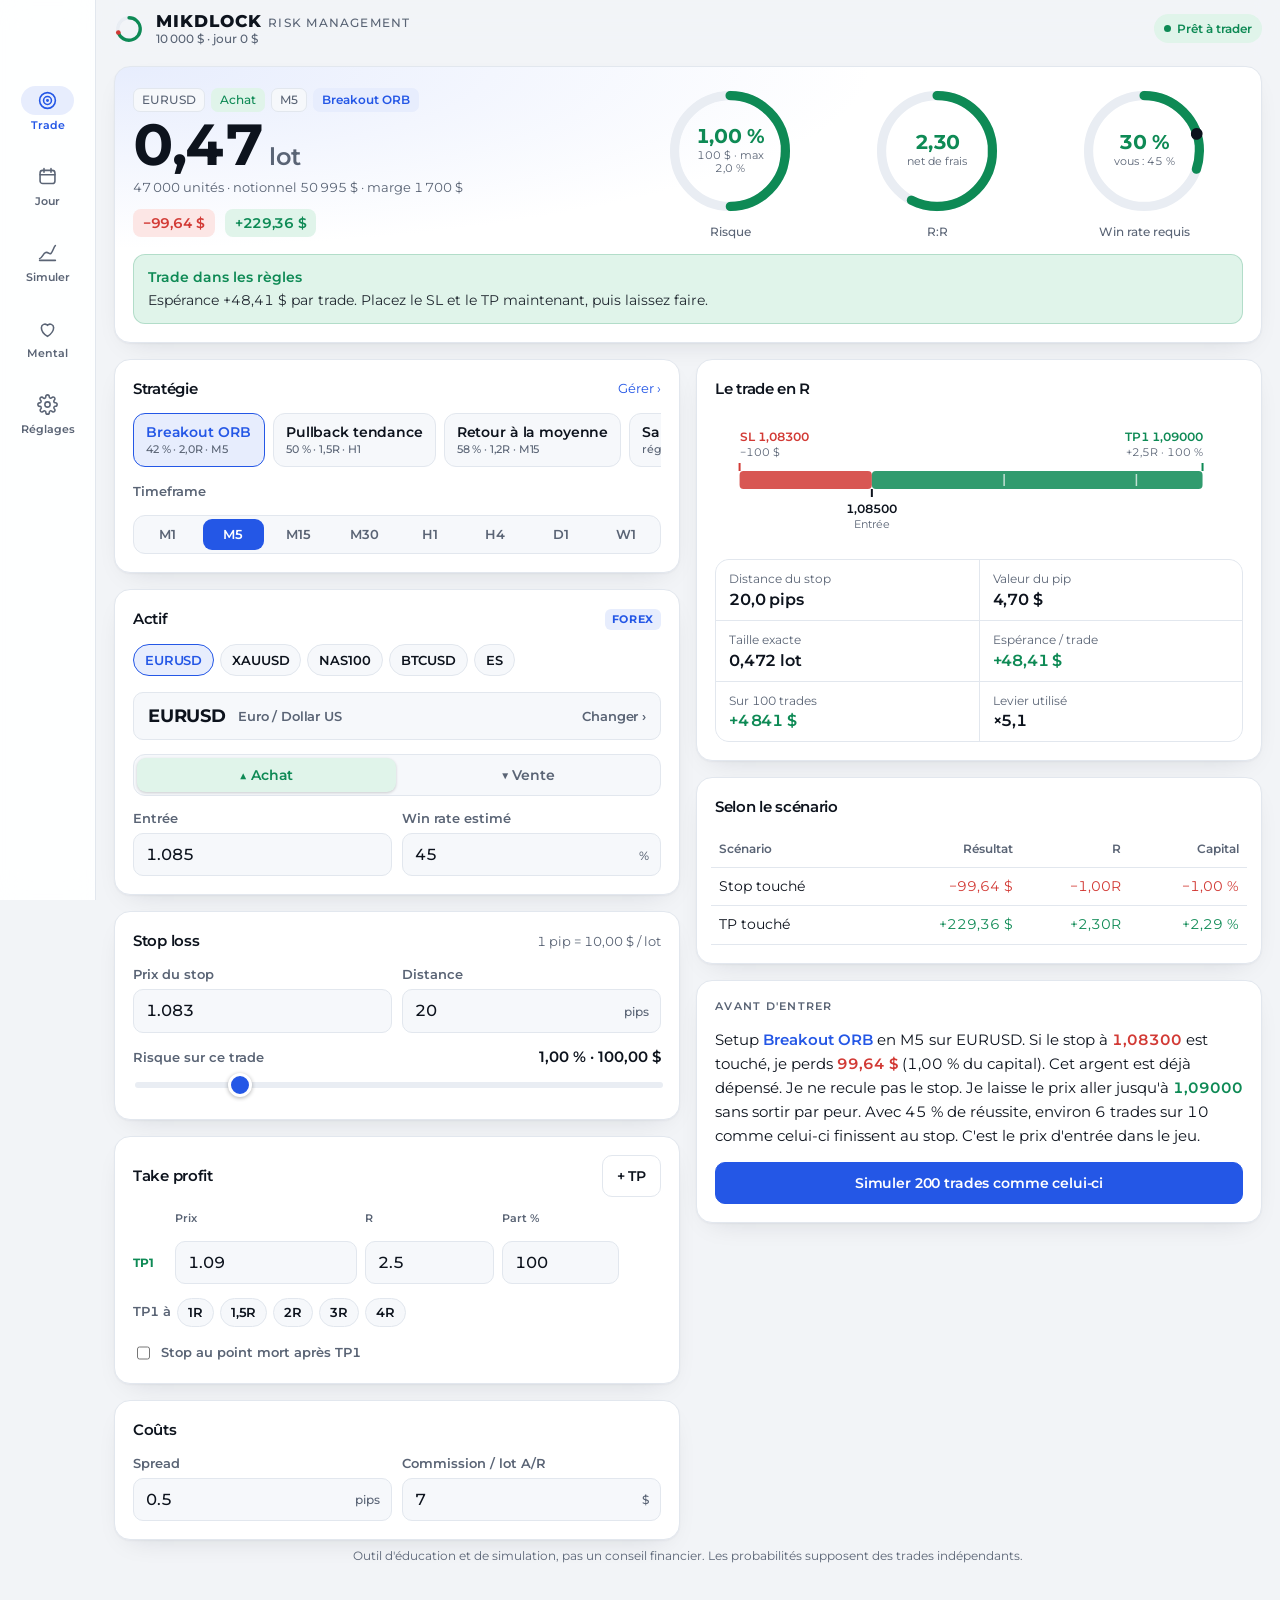
==== commit 71c6dbcd: "Rename app to Mikdlock Risk Management and switch to Montserrat Co-Authored-By: Claude Opus 5.5 <nor" ====
--- a/risk-app/index.html
+++ b/risk-app/index.html
@@ -3,20 +3,20 @@
 <head>
 <meta charset="utf-8">
 <meta name="viewport" content="width=device-width, initial-scale=1, viewport-fit=cover">
-<title>Rester Vivant</title>
+<title>Mikdlock Risk Management</title>
 <meta name="claude:viewport-fit-sides" content="cover">
 <meta name="description" content="Gestion du risque de trading : taille de position, SL/TP, limites du jour, simulation des séries de pertes.">
 <meta name="theme-color" content="#0B1118">
 <meta name="apple-mobile-web-app-capable" content="yes">
 <meta name="mobile-web-app-capable" content="yes">
 <meta name="apple-mobile-web-app-status-bar-style" content="black-translucent">
-<meta name="apple-mobile-web-app-title" content="Rester Vivant">
+<meta name="apple-mobile-web-app-title" content="Mikdlock">
 <link rel="manifest" href="manifest.webmanifest">
 <link rel="icon" href="icon.svg" type="image/svg+xml">
 <link rel="apple-touch-icon" href="apple-touch-icon.png">
 <link rel="preconnect" href="https://fonts.googleapis.com">
 <link rel="preconnect" href="https://fonts.gstatic.com" crossorigin>
-<link rel="stylesheet" href="https://fonts.googleapis.com/css2?family=Geist:wght@400;500;600;700;800&family=Geist+Mono:wght@400;500;600&display=swap">
+<link rel="stylesheet" href="https://fonts.googleapis.com/css2?family=Montserrat:wght@400;500;600;700;800&display=swap">
 <style>
 /* Layout: a pocket risk desk — app bar on top, bottom tab bar on phones that becomes a left rail on wide screens; each screen opens with rings, then the detail. */
 :root {
@@ -38,9 +38,9 @@
   --warn-soft: #2D230E;
   --glow: 0.45;
   --shadow: 0 1px 0 rgba(255,255,255,.035) inset, 0 12px 32px -18px rgba(0,0,0,.8);
-  --f-display: "Geist", "SF Pro Display", "Helvetica Neue", Arial, sans-serif;
-  --f-body: "Geist", "SF Pro Text", system-ui, -apple-system, "Segoe UI", sans-serif;
-  --f-data: "Geist Mono", "SF Mono", ui-monospace, Menlo, monospace;
+  --f-display: "Montserrat", Arial, Verdana, sans-serif;
+  --f-body: "Montserrat", Arial, Verdana, sans-serif;
+  --f-data: "Montserrat", Arial, Verdana, sans-serif;
   --nav-h: 66px;
   color-scheme: dark;
 }
@@ -62,7 +62,7 @@
 [hidden] { display: none !important; }
 html, body { margin: 0; }
 body {
-  background: var(--bg); color: var(--ink); font-family: var(--f-body); font-size: 15px; line-height: 1.45; font-feature-settings: "ss01", "cv11"; letter-spacing: -0.005em;
+  background: var(--bg); color: var(--ink); font-family: var(--f-body); font-size: 15px; line-height: 1.45; font-variant-numeric: tabular-nums; letter-spacing: 0;
   -webkit-font-smoothing: antialiased; -webkit-tap-highlight-color: transparent;
 }
 body::before { content: ""; position: fixed; inset: 0 0 auto; height: env(safe-area-inset-top, 0px); z-index: 30; background: var(--bg); }
@@ -72,12 +72,14 @@
 .appbar { position: sticky; top: env(safe-area-inset-top, 0px); z-index: 20; background: color-mix(in srgb, var(--bg) 88%, transparent); backdrop-filter: blur(12px); -webkit-backdrop-filter: blur(12px); }
 .appbar .gutter { display: flex; align-items: center; gap: 12px; padding-block: 12px; max-width: 1180px; margin: 0 auto; }
 .logo { width: 30px; height: 30px; flex: none; }
-.appbar h1 { font-family: var(--f-display); font-weight: 700; font-size: 18px; letter-spacing: -0.035em; margin: 0; line-height: 1.1; }
+.appbar h1 { font-family: var(--f-display); font-weight: 800; font-size: 17px; letter-spacing: 0.06em; margin: 0; line-height: 1.15; text-transform: uppercase; white-space: nowrap; overflow: hidden; text-overflow: ellipsis; }
+.appbar h1 em { font-style: normal; font-weight: 500; color: var(--muted); letter-spacing: 0.1em; font-size: 0.72em; margin-left: 6px; }
 .brandtxt { display: flex; flex-direction: column; flex: 1; min-width: 0; }
 .brandtxt span { font: 500 11.5px var(--f-data); color: var(--muted); letter-spacing: 0; white-space: nowrap; overflow: hidden; text-overflow: ellipsis; }
 .status { display: inline-flex; align-items: center; gap: 6px; font-size: 12px; font-weight: 600; padding: 6px 10px; border-radius: 99px; background: var(--gain-soft); color: var(--gain); white-space: nowrap; }
 .status::before { content: ""; width: 7px; height: 7px; border-radius: 50%; background: currentColor; }
 .status.mid { background: var(--warn-soft); color: var(--warn); }
+@media (max-width: 480px) { .status { font-size: 0; gap: 0; padding: 8px; } .status::before { width: 9px; height: 9px; } }
 .status.bad { background: var(--loss-soft); color: var(--loss); }
 
 nav.tabbar {
@@ -132,7 +134,7 @@
 .hero { display: grid; grid-template-columns: minmax(0, 1.1fr) minmax(0, 1.4fr); gap: 18px; align-items: center; }
 @media (max-width: 720px) { .hero { grid-template-columns: minmax(0, 1fr); } }
 .big { display: flex; flex-direction: column; gap: 4px; min-width: 0; }
-.big .val { font-family: var(--f-display); font-weight: 700; font-size: clamp(42px, 10vw, 60px); letter-spacing: -0.05em; line-height: 1; font-variant-numeric: tabular-nums; }
+.big .val { font-family: var(--f-display); font-weight: 700; font-size: clamp(40px, 10vw, 58px); letter-spacing: -0.035em; line-height: 1; font-variant-numeric: tabular-nums; }
 .big .val small { font-size: 0.42em; font-weight: 600; color: var(--muted); letter-spacing: 0; margin-left: 6px; }
 .big .sub { color: var(--muted); font-size: 13px; }
 .pl { display: flex; gap: 10px; flex-wrap: wrap; margin-top: 8px; }
@@ -148,7 +150,7 @@
 .ring .arc { filter: drop-shadow(0 0 5px color-mix(in srgb, var(--tone) calc(var(--glow) * 100%), transparent)); fill: none; stroke: var(--tone); stroke-width: 7; stroke-linecap: round; transition: stroke-dasharray .6s cubic-bezier(.2,.8,.2,1), stroke .3s; }
 .ring .mk { fill: var(--ink); transition: transform .6s cubic-bezier(.2,.8,.2,1); transform-origin: 50px 50px; }
 .ring .in { position: absolute; inset: 0; display: flex; flex-direction: column; align-items: center; justify-content: center; padding: 18%; }
-.ring .c { font: 600 clamp(15px, 4.2vw, 21px)/1.05 var(--f-data); letter-spacing: -0.04em !important; font-variant-numeric: tabular-nums; letter-spacing: -0.02em; }
+.ring .c { font: 700 clamp(14px, 3.9vw, 20px)/1.05 var(--f-data); letter-spacing: -0.02em !important; font-variant-numeric: tabular-nums; letter-spacing: -0.02em; }
 .ring .cs { font-size: 10.5px; color: var(--muted); margin-top: 3px; line-height: 1.2; }
 .ring .lb { font-size: 12px; font-weight: 600; }
 .ring[data-tone="good"] { --tone: var(--gain); } .ring[data-tone="good"] .c { color: var(--gain); }
@@ -162,7 +164,7 @@
 .row.two { grid-template-columns: minmax(0, 1fr) minmax(0, 1fr); }
 .row.three { grid-template-columns: repeat(3, minmax(0, 1fr)); }
 input, select {
-  font: 500 16px/1.2 var(--f-data); letter-spacing: -0.02em; color: var(--ink); background: var(--raised); border: 1px solid var(--line); border-radius: 10px;
+  font: 500 16px/1.2 var(--f-data); letter-spacing: 0; color: var(--ink); background: var(--raised); border: 1px solid var(--line); border-radius: 10px;
   padding: 11px 12px; width: 100%; min-width: 0; font-variant-numeric: tabular-nums; appearance: none; -webkit-appearance: none;
 }
 select { font-family: var(--f-body); font-weight: 600; background-image: linear-gradient(45deg, transparent 50%, var(--muted) 50%), linear-gradient(135deg, var(--muted) 50%, transparent 50%); background-position: calc(100% - 17px) 52%, calc(100% - 12px) 52%; background-size: 5px 5px; background-repeat: no-repeat; padding-right: 30px; }
@@ -203,7 +205,7 @@
 .chips button[aria-pressed="true"] { background: var(--accent-soft); border-color: var(--accent); color: var(--accent); }
 
 .assetbtn { display: flex; align-items: center; gap: 12px; width: 100%; text-align: left; padding: 12px 14px; }
-.assetbtn .tk { font: 700 18px var(--f-display); letter-spacing: -0.03em; }
+.assetbtn .tk { font: 700 18px var(--f-display); letter-spacing: -0.01em; }
 .assetbtn .nm { color: var(--muted); font-size: 13px; flex: 1; min-width: 0; overflow: hidden; text-overflow: ellipsis; white-space: nowrap; }
 .tag { font-size: 10.5px; font-weight: 700; letter-spacing: .06em; text-transform: uppercase; padding: 3px 7px; border-radius: 6px; background: var(--accent-soft); color: var(--accent); }
 
@@ -229,7 +231,7 @@
 .kv { display: grid; grid-template-columns: repeat(2, minmax(0, 1fr)); gap: 1px; background: var(--line); border: 1px solid var(--line); border-radius: 14px; overflow: hidden; }
 .kv > div { background: var(--surface); padding: 11px 13px; display: flex; flex-direction: column; gap: 2px; min-width: 0; }
 .kv .k { font-size: 11.5px; color: var(--muted); }
-.kv .v { font: 600 16px var(--f-data); letter-spacing: -0.03em; font-variant-numeric: tabular-nums; overflow-wrap: anywhere; }
+.kv .v { font: 600 16px var(--f-data); letter-spacing: -0.01em; font-variant-numeric: tabular-nums; overflow-wrap: anywhere; }
 .kv .v.g { color: var(--gain); } .kv .v.l { color: var(--loss); } .kv .v.w { color: var(--warn); }
 
 .tablebox { overflow-x: auto; margin: 0 -4px; }
@@ -285,7 +287,7 @@
 <header class="appbar">
   <div class="gutter">
     <svg class="logo" viewBox="0 0 64 64" aria-hidden="true"><circle cx="32" cy="32" r="24" fill="none" stroke="var(--track)" stroke-width="7"/><path d="M32 8 A24 24 0 1 1 9.2 39.4" fill="none" stroke="var(--gain)" stroke-width="7" stroke-linecap="round"/><circle cx="9.2" cy="39.4" r="5" fill="var(--loss)"/></svg>
-    <div class="brandtxt"><h1>Rester Vivant</h1><span id="hdr-sub">10 000 $ · jour +0 $</span></div>
+    <div class="brandtxt"><h1>Mikdlock<em>Risk Management</em></h1><span id="hdr-sub">10 000 $ · jour +0 $</span></div>
     <span class="status" id="hdr-status">Prêt à trader</span>
   </div>
 </header>
